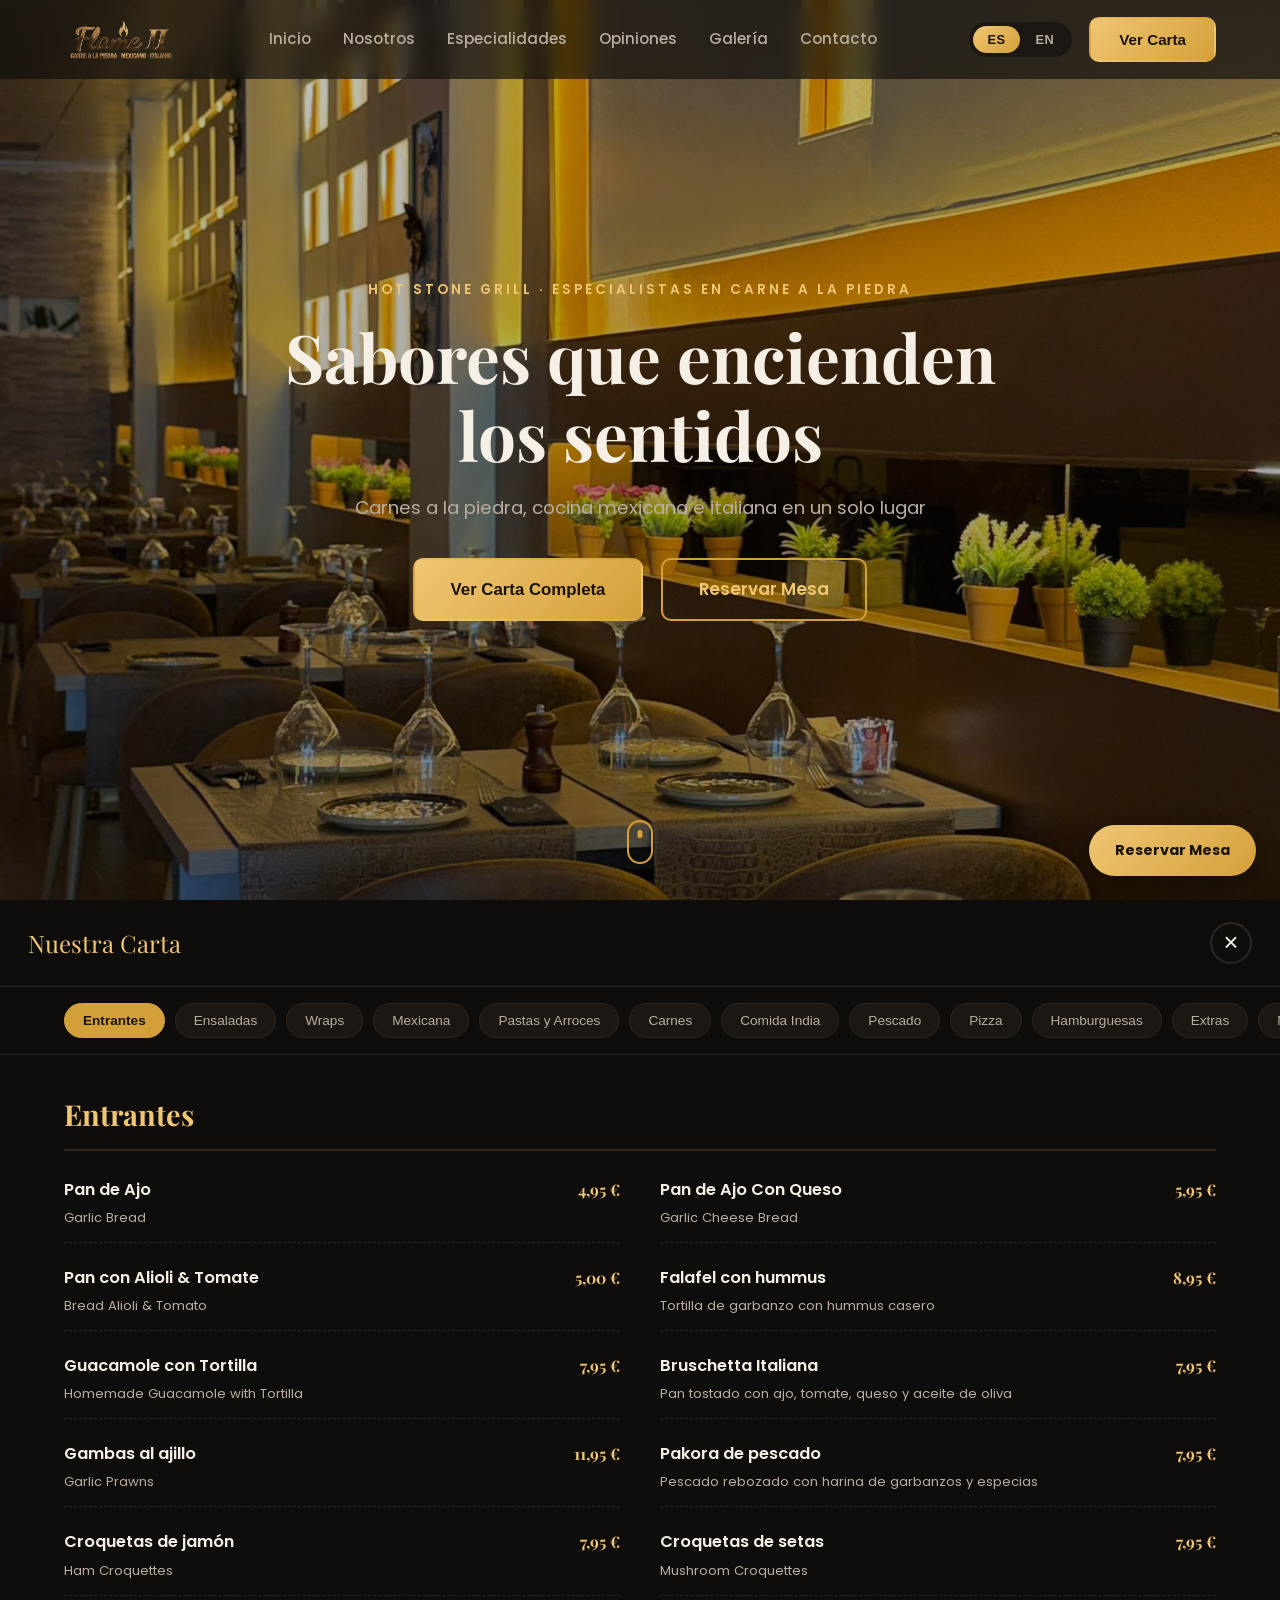
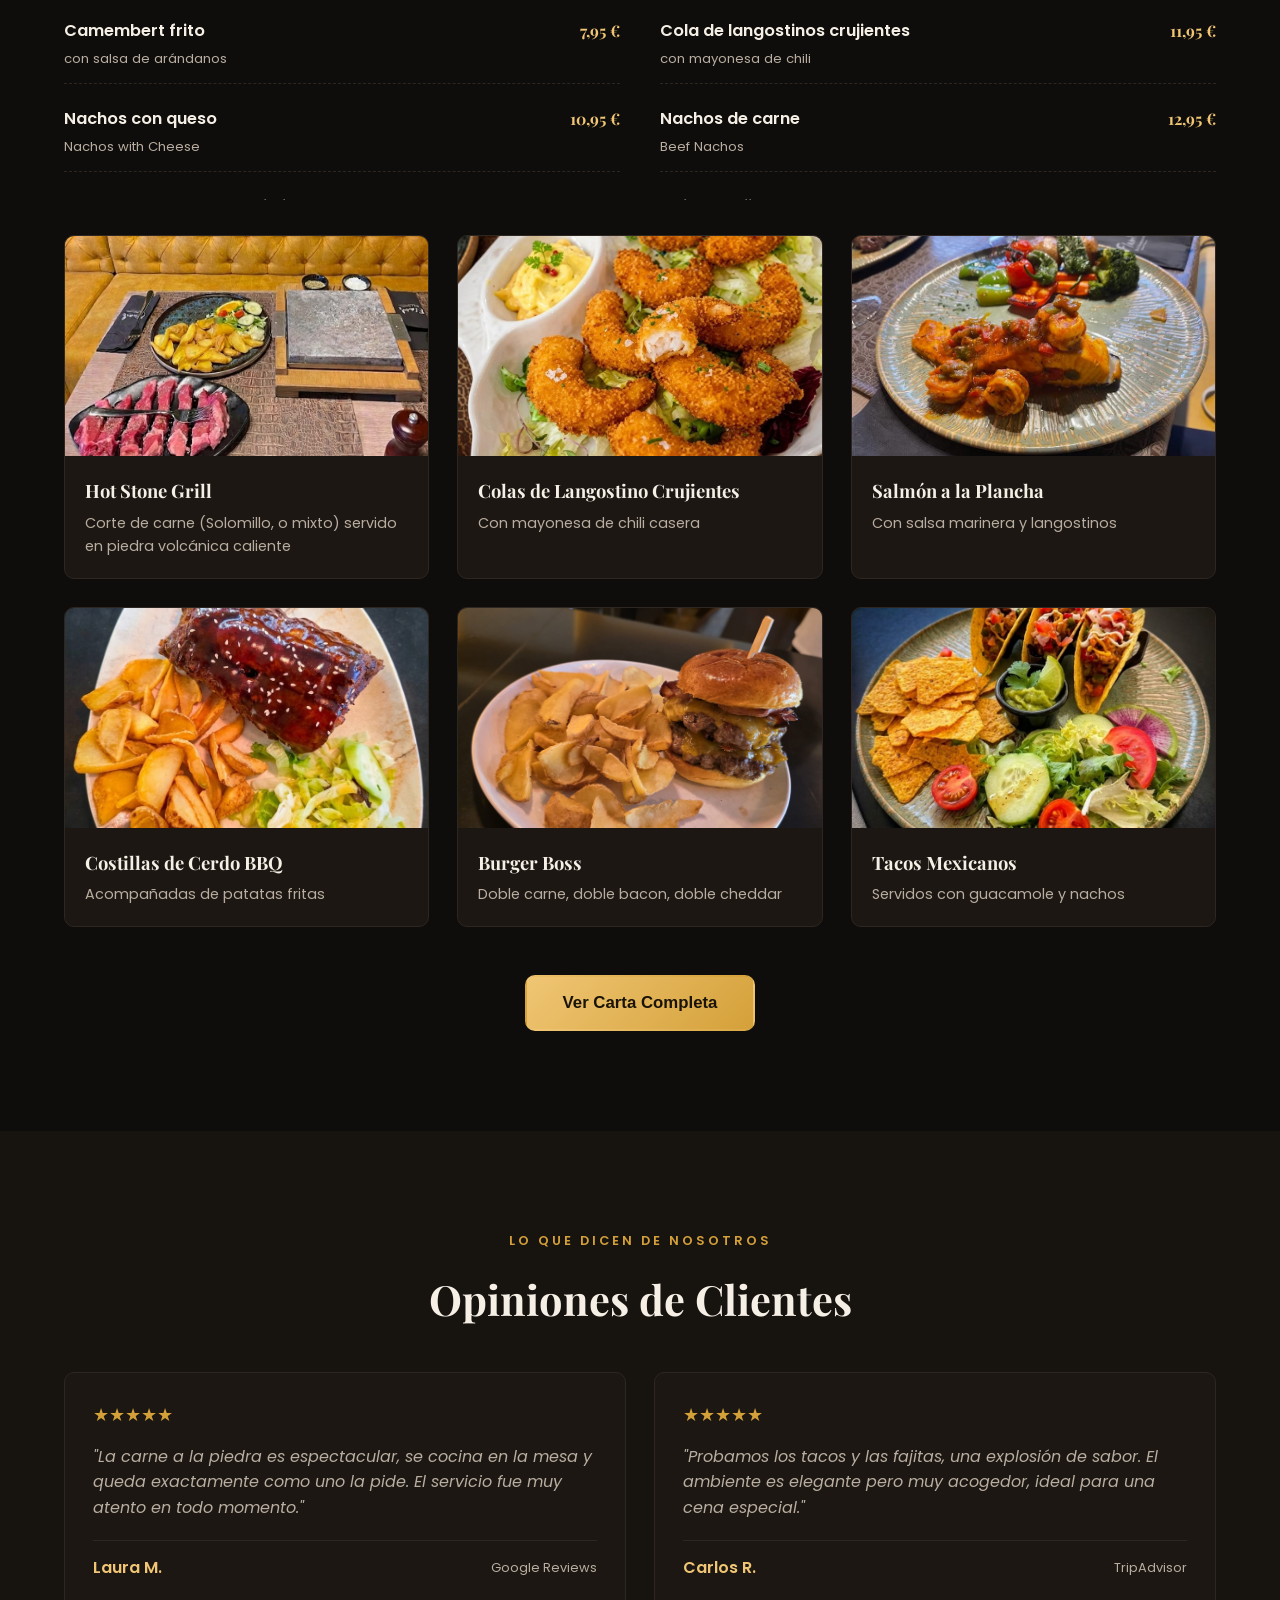
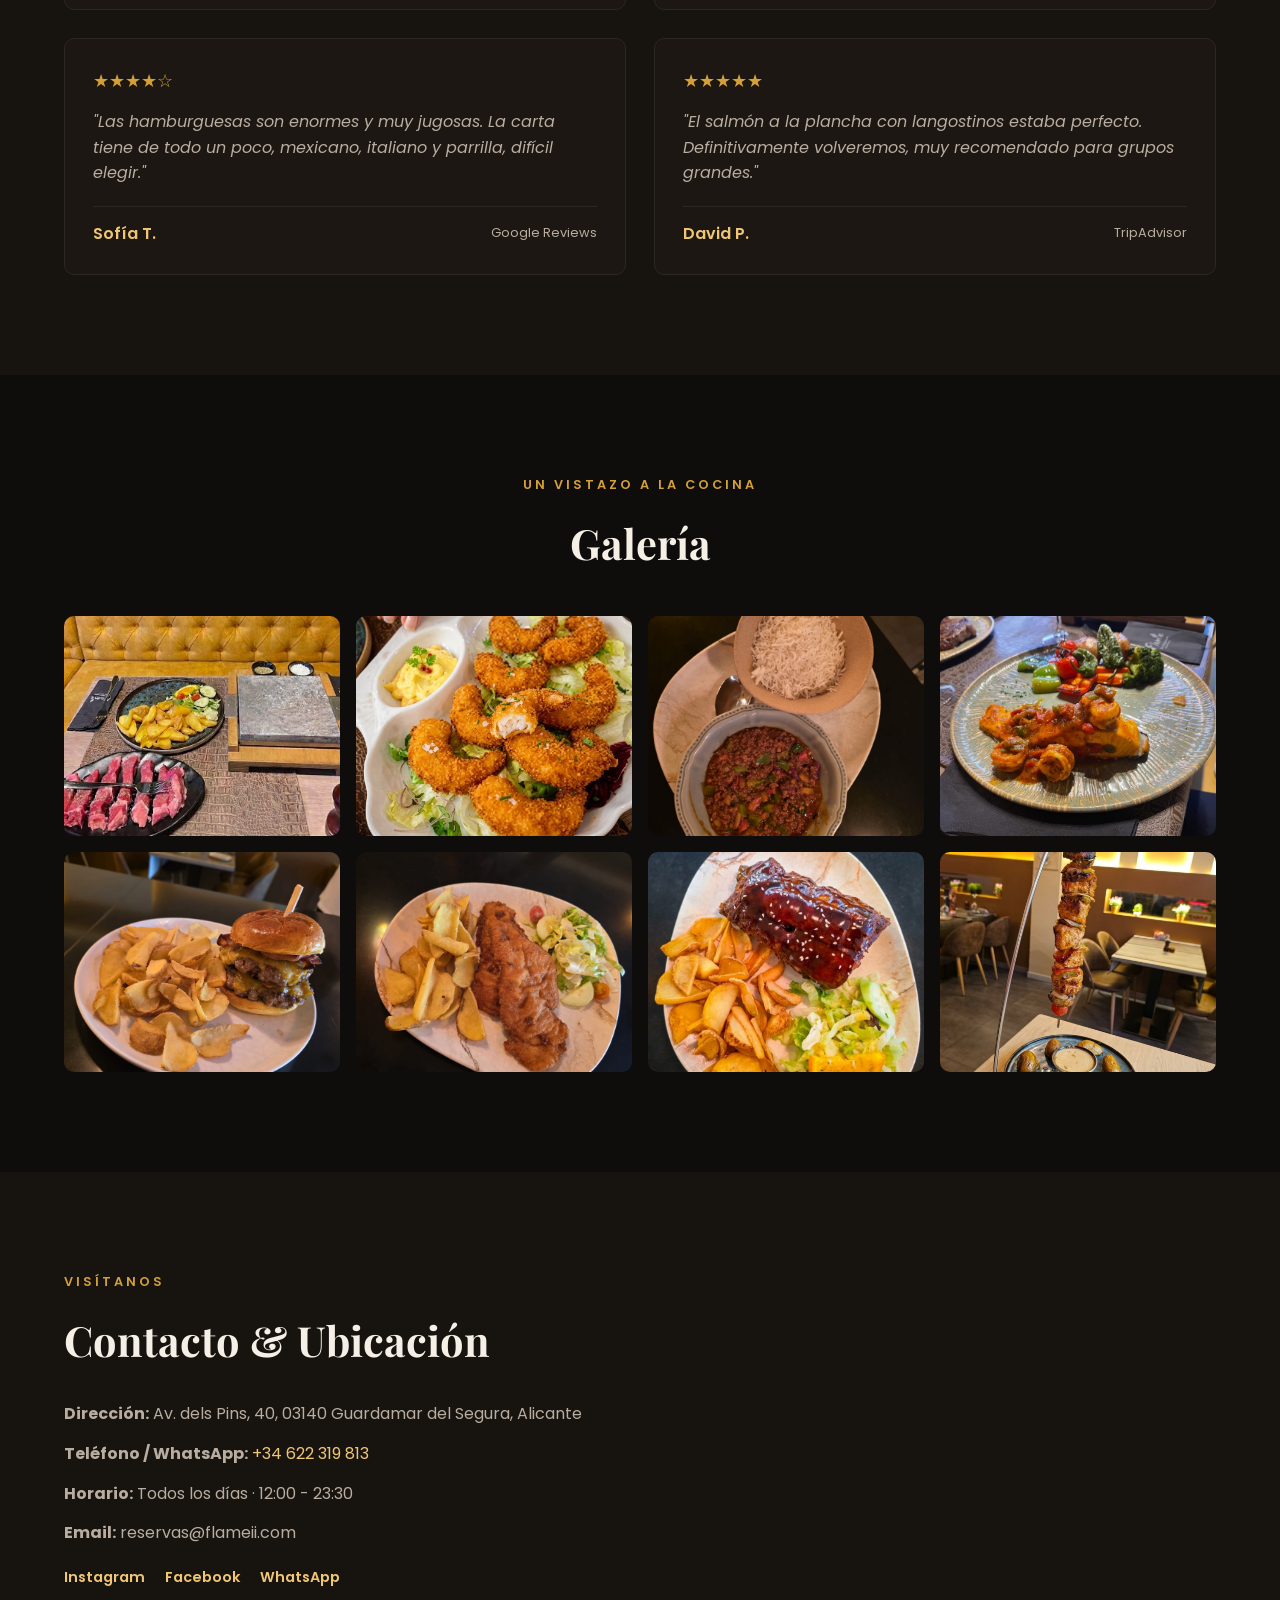
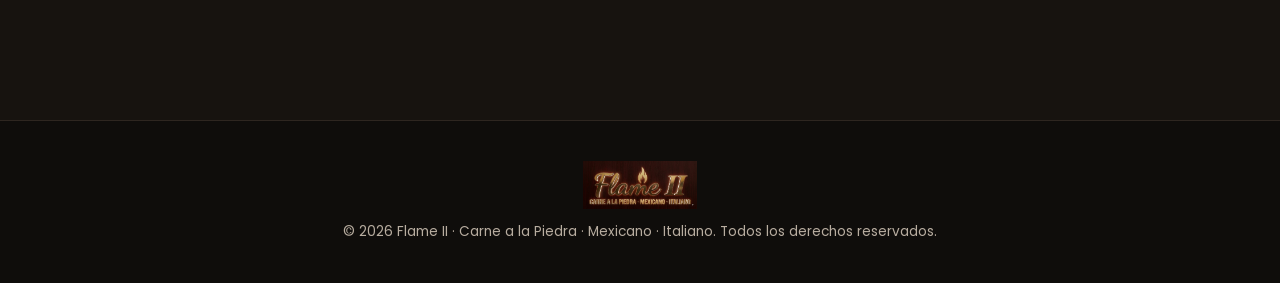
==== index.html @ 932f44fd "update" ====
<!DOCTYPE html>
<html lang="es">
<head>
<meta charset="UTF-8">
<meta name="viewport" content="width=device-width, initial-scale=1.0">
<title>Flame II | Carne a la Piedra · Mexicano · Italiano</title>
<link rel="preconnect" href="https://fonts.googleapis.com">
<link href="https://fonts.googleapis.com/css2?family=Playfair+Display:wght@600;700;800&family=Poppins:wght@300;400;500;600;700&display=swap" rel="stylesheet">
<link rel="stylesheet" href="style.css">
</head>
<body>

<!-- ===== HEADER ===== -->
<header class="header" id="header">
  <div class="container header-inner">
    <a href="#inicio" class="logo"><img src="img/logo1.jpg" alt="Flame II Logo" class="logo-img"></a>
    <nav class="nav" id="nav">
      <a href="#inicio" class="nav-link" data-es="Inicio" data-en="Home">Inicio</a>
      <a href="#nosotros" class="nav-link" data-es="Nosotros" data-en="About">Nosotros</a>
      <a href="#especialidades" class="nav-link" data-es="Especialidades" data-en="Specialties">Especialidades</a>
      <a href="#opiniones" class="nav-link" data-es="Opiniones" data-en="Reviews">Opiniones</a>
      <a href="#galeria" class="nav-link" data-es="Galería" data-en="Gallery">Galería</a>
      <a href="#contacto" class="nav-link" data-es="Contacto" data-en="Contact">Contacto</a>
    </nav>
    <div class="header-actions">
      <div class="lang-switch" id="langSwitch">
        <button class="lang-btn active" data-lang="es">ES</button>
        <span class="lang-sep">|</span>
        <button class="lang-btn" data-lang="en">EN</button>
      </div>
      <button class="btn btn-primary" id="openMenuBtn" data-es="Ver Carta" data-en="View Menu">Ver Carta</button>
      <button class="hamburger" id="hamburger" aria-label="Menú">
        <span></span><span></span><span></span>
      </button>
    </div>
  </div>
</header>

<!-- ===== HERO ===== -->
<section class="hero" id="inicio">
  <div class="hero-overlay"></div>
  <div class="hero-content">
    <p class="hero-kicker" data-es="Hot Stone Grill · Especialistas en Carne a la Piedra" data-en="Hot Stone Grill · Specialists in Stone-Grilled Meat">Hot Stone Grill · Especialistas en Carne a la Piedra</p>
    <h1 class="hero-title" data-es="Sabores que encienden<br>los sentidos" data-en="Flavors that awaken <br>the senses">Sabores que encienden<br>los sentidos</h1>
    <p class="hero-subtitle" data-es="Carnes a la piedra, cocina mexicana e italiana en un solo lugar" data-en="Stone-grilled meats, Mexican and Italian cuisine all in one place">Carnes a la piedra, cocina mexicana e italiana en un solo lugar</p>
    <div class="hero-buttons">
      <button class="btn btn-primary btn-lg" id="openMenuBtnHero" data-es="Ver Carta Completa" data-en="View Full Menu">Ver Carta Completa</button>
      <a href="#contacto" class="btn btn-outline btn-lg" data-es="Reservar Mesa" data-en="Book a Table">Reservar Mesa</a>
    </div>
  </div>
  <a href="#nosotros" class="scroll-down" aria-label="Bajar">
    <span></span>
  </a>
</section>

<!-- ===== NOSOTROS ===== -->
<section class="about" id="nosotros">
  <div class="container about-grid">
    <div class="about-images">
      <img src="img/plato1.jpg" alt="Carne a la piedra Flame II" class="about-img about-img-main">
      <img src="img/plato2.jpg" alt="Plato Flame II" class="about-img about-img-small">
    </div>
    <div class="about-text">
      <p class="section-kicker" data-es="Nuestra esencia" data-en="Our essence">Nuestra esencia</p>
      <h2 class="section-title" data-es="Especialistas en Carne a la Piedra" data-en="Specialists in Stone-Grilled Meat">Especialistas en Carne a la Piedra</h2>
      <p class="about-desc" data-es="Pruebe nuestros sabrosos cortes de filete, chuletas y solomillo en nuestras piedras calientes exclusivas. Dondequiera que vea nuestro logotipo de la llama, le llevaremos su carne cortada a la perfección para que pueda disfrutarla exactamente como a usted le guste." data-en="Try our tasty cuts of steak, chops and fillet on our signature hot stones. Wherever you see our flame logo, we will bring your meat perfectly sliced so you can enjoy it just the way you like it.">
        Pruebe nuestros sabrosos cortes de filete, chuletas y solomillo en nuestras piedras
        calientes exclusivas. Dondequiera que vea nuestro logotipo de la llama, le llevaremos
        su carne cortada a la perfección para que pueda disfrutarla exactamente como a usted le guste.
      </p>
      <p class="about-desc" data-es="Fusionamos lo mejor de la cocina mexicana, italiana e india, además de nuestras parrillas y hamburguesas artesanales, en un ambiente cálido y elegante." data-en="We blend the best of Mexican, Italian and Indian cuisine, along with our grills and artisan burgers, in a warm and elegant atmosphere.">
        Fusionamos lo mejor de la cocina mexicana, italiana e india, además de nuestras
        parrillas y hamburguesas artesanales, en un ambiente cálido y elegante.
      </p>
      <div class="about-stats">
        <div class="stat">
          <span class="stat-number">100+</span>
          <span class="stat-label" data-es="Platos en la carta" data-en="Dishes on the menu">Platos en la carta</span>
        </div>
        <div class="stat">
          <span class="stat-number">4.7★</span>
          <span class="stat-label" data-es="Valoración de clientes" data-en="Customer rating">Valoración de clientes</span>
        </div>
        <div class="stat">
          <span class="stat-number">3</span>
          <span class="stat-label" data-es="Cocinas: Mex · IT · Grill" data-en="Cuisines: Mex · IT · Grill">Cocinas: Mex · IT · Grill</span>
        </div>
      </div>
    </div>
  </div>
</section>

<!-- ===== ESPECIALIDADES ===== -->
<section class="specialties" id="especialidades">
  <div class="container">
    <p class="section-kicker center" data-es="Lo más pedido" data-en="Most popular">Lo más pedido</p>
    <h2 class="section-title center" data-es="Nuestras Especialidades" data-en="Our Specialties">Nuestras Especialidades</h2>
    <div class="specialties-grid">
      <div class="specialty-card">
        <img src="img/plato9.jpg" alt="Carne a la piedra">
        <div class="specialty-info">
          <h3 data-es="Hot Stone Grill" data-en="Hot Stone Grill">Hot Stone Grill</h3>
          <p data-es="Corte de carne (Solomillo, o mixto) servido en piedra volcánica caliente" data-en="Cut of meat (sirloin or mixed) served on a hot volcanic stone">Corte de carne (Solomillo, o mixto) servido en piedra volcánica caliente</p>
        </div>
      </div>
      <div class="specialty-card">
        <img src="img/plato10.jpg" alt="Camarones crujientes">
        <div class="specialty-info">
          <h3 data-es="Colas de Langostino Crujientes" data-en="Crispy Prawn Tails">Colas de Langostino Crujientes</h3>
          <p data-es="Con mayonesa de chili casera" data-en="With homemade chilli mayonnaise">Con mayonesa de chili casera</p>
        </div>
      </div>
      <div class="specialty-card">
        <img src="img/plato4.jpg" alt="Salmón a la plancha">
        <div class="specialty-info">
          <h3 data-es="Salmón a la Plancha" data-en="Grilled Salmon">Salmón a la Plancha</h3>
          <p data-es="Con salsa marinera y langostinos" data-en="With marinara sauce and king prawns">Con salsa marinera y langostinos</p>
        </div>
      </div>
      <div class="specialty-card">
        <img src="img/plato7.jpg" alt="Costillas BBQ">
        <div class="specialty-info">
          <h3 data-es="Costillas de Cerdo BBQ" data-en="BBQ Pork Ribs">Costillas de Cerdo BBQ</h3>
          <p data-es="Acompañadas de patatas fritas" data-en="Served with fries">Acompañadas de patatas fritas</p>
        </div>
      </div>
      <div class="specialty-card">
        <img src="img/plato5.jpg" alt="Burger Boss">
        <div class="specialty-info">
          <h3 data-es="Burger Boss" data-en="Boss Burger">Burger Boss</h3>
          <p data-es="Doble carne, doble bacon, doble cheddar" data-en="Double beef, double bacon, double cheddar">Doble carne, doble bacon, doble cheddar</p>
        </div>
      </div>
      <div class="specialty-card">
        <img src="img/plato1.jpg" alt="Tacos mexicanos">
        <div class="specialty-info">
          <h3 data-es="Tacos Mexicanos" data-en="Mexican Tacos">Tacos Mexicanos</h3>
          <p data-es="Servidos con guacamole y nachos" data-en="Served with guacamole and nachos">Servidos con guacamole y nachos</p>
        </div>
      </div>
    </div>
    <div class="specialties-cta">
      <button class="btn btn-primary btn-lg" id="openMenuBtnSpec" data-es="Ver Carta Completa" data-en="View Full Menu">Ver Carta Completa</button>
    </div>
  </div>
</section>

<!-- ===== OPINIONES ===== -->
<section class="reviews" id="opiniones">
  <div class="container">
    <p class="section-kicker center" data-es="Lo que dicen de nosotros" data-en="What people say about us">Lo que dicen de nosotros</p>
    <h2 class="section-title center" data-es="Opiniones de Clientes" data-en="Customer Reviews">Opiniones de Clientes</h2>
    <div class="reviews-grid">
      <div class="review-card">
        <div class="review-stars">★★★★★</div>
        <p class="review-text" data-es="&quot;La carne a la piedra es espectacular, se cocina en la mesa y queda exactamente como uno la pide. El servicio fue muy atento en todo momento.&quot;" data-en="&quot;The stone-grilled meat is spectacular, it's cooked right at the table and turns out exactly as you order it. The service was very attentive the whole time.&quot;">"La carne a la piedra es espectacular, se cocina en la mesa y queda exactamente como uno la pide. El servicio fue muy atento en todo momento."</p>
        <div class="review-author">
          <span class="review-name">Laura M.</span>
          <span class="review-source">Google Reviews</span>
        </div>
      </div>
      <div class="review-card">
        <div class="review-stars">★★★★★</div>
        <p class="review-text" data-es="&quot;Probamos los tacos y las fajitas, una explosión de sabor. El ambiente es elegante pero muy acogedor, ideal para una cena especial.&quot;" data-en="&quot;We tried the tacos and fajitas, an explosion of flavor. The atmosphere is elegant yet cozy, perfect for a special dinner.&quot;">"Probamos los tacos y las fajitas, una explosión de sabor. El ambiente es elegante pero muy acogedor, ideal para una cena especial."</p>
        <div class="review-author">
          <span class="review-name">Carlos R.</span>
          <span class="review-source">TripAdvisor</span>
        </div>
      </div>
      <div class="review-card">
        <div class="review-stars">★★★★☆</div>
        <p class="review-text" data-es="&quot;Las hamburguesas son enormes y muy jugosas. La carta tiene de todo un poco, mexicano, italiano y parrilla, difícil elegir.&quot;" data-en="&quot;The burgers are huge and very juicy. The menu has a bit of everything, Mexican, Italian and grill, hard to choose.&quot;">"Las hamburguesas son enormes y muy jugosas. La carta tiene de todo un poco, mexicano, italiano y parrilla, difícil elegir."</p>
        <div class="review-author">
          <span class="review-name">Sofía T.</span>
          <span class="review-source">Google Reviews</span>
        </div>
      </div>
      <div class="review-card">
        <div class="review-stars">★★★★★</div>
        <p class="review-text" data-es="&quot;El salmón a la plancha con langostinos estaba perfecto. Definitivamente volveremos, muy recomendado para grupos grandes.&quot;" data-en="&quot;The grilled salmon with king prawns was perfect. We'll definitely be back, highly recommended for large groups.&quot;">"El salmón a la plancha con langostinos estaba perfecto. Definitivamente volveremos, muy recomendado para grupos grandes."</p>
        <div class="review-author">
          <span class="review-name">David P.</span>
          <span class="review-source">TripAdvisor</span>
        </div>
      </div>
    </div>
  </div>
</section>

<!-- ===== GALERIA ===== -->
<section class="gallery" id="galeria">
  <div class="container">
    <p class="section-kicker center" data-es="Un vistazo a la cocina" data-en="A glimpse into our kitchen">Un vistazo a la cocina</p>
    <h2 class="section-title center" data-es="Galería" data-en="Gallery">Galería</h2>
    <div class="gallery-grid">
      <img src="img/plato9.jpg" alt="Plato Flame II" class="gallery-img">
      <img src="img/plato10.jpg" alt="Plato Flame II" class="gallery-img">
      <img src="img/plato3.jpg" alt="Plato Flame II" class="gallery-img">
      <img src="img/plato4.jpg" alt="Plato Flame II" class="gallery-img">
      <img src="img/plato5.jpg" alt="Plato Flame II" class="gallery-img">
      <img src="img/plato6.jpg" alt="Plato Flame II" class="gallery-img">
      <img src="img/plato7.jpg" alt="Plato Flame II" class="gallery-img">
      <img src="img/plato8.jpg" alt="Plato Flame II" class="gallery-img">
    </div>
  </div>
</section>

<!-- ===== CONTACTO ===== -->
<section class="contact" id="contacto">
  <div class="container contact-grid">
    <div class="contact-info">
      <p class="section-kicker" data-es="Visítanos" data-en="Visit Us">Visítanos</p>
      <h2 class="section-title" data-es="Contacto & Ubicación" data-en="Contact & Location">Contacto & Ubicación</h2>
      <ul class="contact-list">
        <li><strong data-es="Dirección:" data-en="Address:">Dirección:</strong> <span data-es="Av. dels Pins, 40, 03140 Guardamar del Segura, Alicante" data-en="Av. dels Pins, 40, 03140 Guardamar del Segura, Alicante">Av. dels Pins, 40, 03140 Guardamar del Segura, Alicante</span></li>
        <li><strong data-es="Teléfono / WhatsApp:" data-en="Phone / WhatsApp:">Teléfono / WhatsApp:</strong> <a href="https://wa.me/34622319813" target="_blank" rel="noopener">+34 622 319 813</a></li>
        <li><strong data-es="Horario:" data-en="Hours:">Horario:</strong> <span data-es="Todos los días · 12:00 - 23:30" data-en="Every day · 12:00 PM - 11:30 PM">Todos los días · 12:00 - 23:30</span></li>
        <li><strong data-es="Email:" data-en="Email:">Email:</strong> reservas@flameii.com</li>
      </ul>
      <div class="social-links">
        <a href="https://www.instagram.com/flameiiguardamar?igsi=b3k5N3YyNXpnM2N2" aria-label="Instagram">Instagram</a>
        <a href="https://www.facebook.com/share/1DKPMh4JNx/" aria-label="Facebook">Facebook</a>
        <a href="https://wa.me/34622319813" target="_blank" rel="noopener" aria-label="WhatsApp">WhatsApp</a>
      </div>
    </div>
    <div class="contact-map">
      <iframe
        title="Ubicación Flame II"
        loading="lazy"
        referrerpolicy="no-referrer-when-downgrade"
        src="https://www.google.com/maps?q=Av.+dels+Pins,+40,+03140+Guardamar+del+Segura,+Alicante&output=embed">
      </iframe>
    </div>
  </div>
</section>

<!-- ===== FOOTER ===== -->
<footer class="footer">
  <div class="container footer-inner">
    <div class="logo footer-logo"><img src="img/logo.jpg" alt="Flame II Logo" class="logo-img"></div>
    <p data-es="© 2026 Flame II · Carne a la Piedra · Mexicano · Italiano. Todos los derechos reservados." data-en="© 2026 Flame II · Stone-Grilled Meat · Mexican · Italian. All rights reserved.">&copy; 2026 Flame II · Carne a la Piedra · Mexicano · Italiano. Todos los derechos reservados.</p>
  </div>
</footer>

<!-- ===== MODAL MENU PANTALLA COMPLETA ===== -->
<div class="menu-modal" id="menuModal">
  <div class="menu-modal-header">
    <span class="menu-modal-title" data-es="Nuestra Carta" data-en="Our Menu">Nuestra Carta</span>
    <button class="menu-modal-close" id="closeMenuBtn" aria-label="Cerrar menú">&times;</button>
  </div>
  <div class="menu-filter-bar">
    <div class="container menu-filter-inner">
          <button class="menu-filter-btn active" data-category="entrantes" data-es="Entrantes" data-en="Starters">Entrantes</button>
          <button class="menu-filter-btn" data-category="ensaladas" data-es="Ensaladas" data-en="Salads">Ensaladas</button>
          <button class="menu-filter-btn" data-category="wraps" data-es="Wraps" data-en="Wraps">Wraps</button>
          <button class="menu-filter-btn" data-category="mexicana" data-es="Mexicana" data-en="Mexican">Mexicana</button>
          <button class="menu-filter-btn" data-category="pastas-y-arroces" data-es="Pastas y Arroces" data-en="Pasta & Rice">Pastas y Arroces</button>
          <button class="menu-filter-btn" data-category="carnes" data-es="Carnes" data-en="Meat">Carnes</button>
          <button class="menu-filter-btn" data-category="comida-india" data-es="Comida India" data-en="Indian Food">Comida India</button>
          <button class="menu-filter-btn" data-category="pescado" data-es="Pescado" data-en="Fish">Pescado</button>
          <button class="menu-filter-btn" data-category="pizza" data-es="Pizza" data-en="Pizza">Pizza</button>
          <button class="menu-filter-btn" data-category="hamburguesas" data-es="Hamburguesas" data-en="Burgers">Hamburguesas</button>
          <button class="menu-filter-btn" data-category="extras" data-es="Extras" data-en="Extras">Extras</button>
          <button class="menu-filter-btn" data-category="menu-infantil" data-es="Menú Infantil" data-en="Kids Menu">Menú Infantil</button>
    </div>
  </div>
  <div class="menu-modal-body container">

        <div class="menu-category" id="entrantes" data-category="entrantes">
          <h3 class="menu-category-title" data-es="Entrantes" data-en="Starters">Entrantes</h3>
          <div class="menu-items-grid">
              <div class="menu-item">
                <div class="menu-item-info">
                  <h4 data-es="Pan de Ajo" data-en="Garlic Bread">Pan de Ajo</h4>
                  <p class="menu-item-desc" data-es="Garlic Bread" data-en="" >Garlic Bread</p>
                </div>
                <span class="menu-item-price">4,95 €</span>
              </div>
              <div class="menu-item">
                <div class="menu-item-info">
                  <h4 data-es="Pan de Ajo Con Queso" data-en="Garlic Cheese Bread">Pan de Ajo Con Queso</h4>
                  <p class="menu-item-desc" data-es="Garlic Cheese Bread" data-en="" >Garlic Cheese Bread</p>
                </div>
                <span class="menu-item-price">5,95 €</span>
              </div>
              <div class="menu-item">
                <div class="menu-item-info">
                  <h4 data-es="Pan con Alioli & Tomate" data-en="Bread Alioli & Tomato">Pan con Alioli & Tomate</h4>
                  <p class="menu-item-desc" data-es="Bread Alioli & Tomato" data-en="" >Bread Alioli & Tomato</p>
                </div>
                <span class="menu-item-price">5,00 €</span>
              </div>
              <div class="menu-item">
                <div class="menu-item-info">
                  <h4 data-es="Falafel con hummus" data-en="Falafel with Hummus">Falafel con hummus</h4>
                  <p class="menu-item-desc" data-es="Tortilla de garbanzo con hummus casero" data-en="Chickpea patty with homemade hummus" >Tortilla de garbanzo con hummus casero</p>
                </div>
                <span class="menu-item-price">8,95 €</span>
              </div>
              <div class="menu-item">
                <div class="menu-item-info">
                  <h4 data-es="Guacamole con Tortilla" data-en="Guacamole with Tortilla">Guacamole con Tortilla</h4>
                  <p class="menu-item-desc" data-es="Homemade Guacamole with Tortilla" data-en="Homemade guacamole with tortilla chips" >Homemade Guacamole with Tortilla</p>
                </div>
                <span class="menu-item-price">7,95 €</span>
              </div>
              <div class="menu-item">
                <div class="menu-item-info">
                  <h4 data-es="Bruschetta Italiana" data-en="Italian Bruschetta">Bruschetta Italiana</h4>
                  <p class="menu-item-desc" data-es="Pan tostado con ajo, tomate, queso y aceite de oliva" data-en="Toasted bread with garlic, tomato, cheese and olive oil" >Pan tostado con ajo, tomate, queso y aceite de oliva</p>
                </div>
                <span class="menu-item-price">7,95 €</span>
              </div>
              <div class="menu-item">
                <div class="menu-item-info">
                  <h4 data-es="Gambas al ajillo" data-en="Garlic Prawns">Gambas al ajillo</h4>
                  <p class="menu-item-desc" data-es="Garlic Prawns" data-en="" >Garlic Prawns</p>
                </div>
                <span class="menu-item-price">11,95 €</span>
              </div>
              <div class="menu-item">
                <div class="menu-item-info">
                  <h4 data-es="Pakora de pescado" data-en="Fish Pakora">Pakora de pescado</h4>
                  <p class="menu-item-desc" data-es="Pescado rebozado con harina de garbanzos y especias" data-en="Fish coated in chickpea flour and spices" >Pescado rebozado con harina de garbanzos y especias</p>
                </div>
                <span class="menu-item-price">7,95 €</span>
              </div>
              <div class="menu-item">
                <div class="menu-item-info">
                  <h4 data-es="Croquetas de jamón" data-en="Ham Croquettes">Croquetas de jamón</h4>
                  <p class="menu-item-desc" data-es="Ham Croquettes" data-en="" >Ham Croquettes</p>
                </div>
                <span class="menu-item-price">7,95 €</span>
              </div>
              <div class="menu-item">
                <div class="menu-item-info">
                  <h4 data-es="Croquetas de setas" data-en="Mushroom Croquettes">Croquetas de setas</h4>
                  <p class="menu-item-desc" data-es="Mushroom Croquettes" data-en="" >Mushroom Croquettes</p>
                </div>
                <span class="menu-item-price">7,95 €</span>
              </div>
              <div class="menu-item">
                <div class="menu-item-info">
                  <h4 data-es="Camembert frito" data-en="Fried Camembert">Camembert frito</h4>
                  <p class="menu-item-desc" data-es="con salsa de arándanos" data-en="with cranberry sauce" >con salsa de arándanos</p>
                </div>
                <span class="menu-item-price">7,95 €</span>
              </div>
              <div class="menu-item">
                <div class="menu-item-info">
                  <h4 data-es="Cola de langostinos crujientes" data-en="Crispy Prawn Tails">Cola de langostinos crujientes</h4>
                  <p class="menu-item-desc" data-es="con mayonesa de chili" data-en="with chilli mayonnaise" >con mayonesa de chili</p>
                </div>
                <span class="menu-item-price">11,95 €</span>
              </div>
              <div class="menu-item">
                <div class="menu-item-info">
                  <h4 data-es="Nachos con queso" data-en="Nachos with Cheese">Nachos con queso</h4>
                  <p class="menu-item-desc" data-es="Nachos with Cheese" data-en="" >Nachos with Cheese</p>
                </div>
                <span class="menu-item-price">10,95 €</span>
              </div>
              <div class="menu-item">
                <div class="menu-item-info">
                  <h4 data-es="Nachos de carne" data-en="Beef Nachos">Nachos de carne</h4>
                  <p class="menu-item-desc" data-es="Beef Nachos" data-en="" >Beef Nachos</p>
                </div>
                <span class="menu-item-price">12,95 €</span>
              </div>
              <div class="menu-item">
                <div class="menu-item-info">
                  <h4 data-es="Calamar Andaluz con Alioli" data-en="Andalusian Squid with Alioli">Calamar Andaluz con Alioli</h4>
                  <p class="menu-item-desc" data-es="Andalusian squid with alioli" data-en="" >Andalusian squid with alioli</p>
                </div>
                <span class="menu-item-price">11,95 €</span>
              </div>
              <div class="menu-item">
                <div class="menu-item-info">
                  <h4 data-es="Onion Bhaji" data-en="Onion Bhaji">Onion Bhaji</h4>
                  <p class="menu-item-desc" data-es="Cebolla rebozada con harina de garbanzos y especias" data-en="Battered onion with chickpea flour and spices" >Cebolla rebozada con harina de garbanzos y especias</p>
                </div>
                <span class="menu-item-price">4,95 €</span>
              </div>
              <div class="menu-item">
                <div class="menu-item-info">
                  <h4 data-es="Samosa de verdura" data-en="Vegetable Samosa">Samosa de verdura</h4>
                  <p class="menu-item-desc" data-es="Vegetable Samosa" data-en="" >Vegetable Samosa</p>
                </div>
                <span class="menu-item-price">5,95 €</span>
              </div>
              <div class="menu-item">
                <div class="menu-item-info">
                  <h4 data-es="Samosa de carne" data-en="Meat Samosa">Samosa de carne</h4>
                  <p class="menu-item-desc" data-es="Meat Samosa" data-en="" >Meat Samosa</p>
                </div>
                <span class="menu-item-price">6,95 €</span>
              </div>
              <div class="menu-item">
                <div class="menu-item-info">
                  <h4 data-es="Patatas bravas" data-en="Spicy Potatoes">Patatas bravas</h4>
                  <p class="menu-item-desc" data-es="Spicy Potatoes" data-en="" >Spicy Potatoes</p>
                </div>
                <span class="menu-item-price">8,50 €</span>
              </div>
              <div class="menu-item">
                <div class="menu-item-info">
                  <h4 data-es="Pulpo al horno" data-en="Roasted Octopus">Pulpo al horno</h4>
                  <p class="menu-item-desc" data-es="Roasted Octopus" data-en="" >Roasted Octopus</p>
                </div>
                <span class="menu-item-price">14,95 €</span>
              </div>
              <div class="menu-item">
                <div class="menu-item-info">
                  <h4 data-es="Alitas de pollo" data-en="Chicken Wings">Alitas de pollo</h4>
                  <p class="menu-item-desc" data-es="Chicken Wings" data-en="" >Chicken Wings</p>
                </div>
                <span class="menu-item-price">7,95 €</span>
              </div>
              <div class="menu-item">
                <div class="menu-item-info">
                  <h4 data-es="Rollitos primavera" data-en="Spring Rolls">Rollitos primavera</h4>
                  <p class="menu-item-desc" data-es="Spring Rolls" data-en="" >Spring Rolls</p>
                </div>
                <span class="menu-item-price">6,95 €</span>
              </div>
              <div class="menu-item">
                <div class="menu-item-info">
                  <h4 data-es="Jalapeños rellenos de queso" data-en="Cheese-Stuffed Jalapeños">Jalapeños rellenos de queso</h4>
                  <p class="menu-item-desc" data-es="Cheese-Stuffed Jalapeños" data-en="" >Cheese-Stuffed Jalapeños</p>
                </div>
                <span class="menu-item-price">6,95 €</span>
              </div>
              <div class="menu-item">
                <div class="menu-item-info">
                  <h4 data-es="Pollo Pakora" data-en="Chicken Pakora">Pollo Pakora</h4>
                  <p class="menu-item-desc" data-es="Chicken Pakora" data-en="" >Chicken Pakora</p>
                </div>
                <span class="menu-item-price">6,95 €</span>
              </div>
          </div>
        </div>

        <div class="menu-category" id="ensaladas" data-category="ensaladas">
          <h3 class="menu-category-title" data-es="Ensaladas" data-en="Salads">Ensaladas</h3>
          <div class="menu-items-grid">
              <div class="menu-item">
                <div class="menu-item-info">
                  <h4 data-es="Ensalada César" data-en="Caesar Salad">Ensalada César</h4>
                  <p class="menu-item-desc" data-es="Lechuga variada, tomate, pollo, picatostes, parmesano con salsa César" data-en="Mixed lettuce, tomato, chicken, croutons, parmesan with Caesar dressing" >Lechuga variada, tomate, pollo, picatostes, parmesano con salsa César</p>
                </div>
                <span class="menu-item-price">12,95 €</span>
              </div>
              <div class="menu-item">
                <div class="menu-item-info">
                  <h4 data-es="Ensalada Griega" data-en="Greek Salad">Ensalada Griega</h4>
                  <p class="menu-item-desc" data-es="Pimiento rojo y verde, cebolla, aceitunas negras, pepino, maíz y queso feta" data-en="Red and green pepper, onion, black olives, cucumber, sweetcorn, feta cheese" >Pimiento rojo y verde, cebolla, aceitunas negras, pepino, maíz y queso feta</p>
                </div>
                <span class="menu-item-price">11,95 €</span>
              </div>
              <div class="menu-item">
                <div class="menu-item-info">
                  <h4 data-es="Ensalada de Burrata" data-en="Burrata Salad">Ensalada de Burrata</h4>
                  <p class="menu-item-desc" data-es="Tomates cherry con burrata fresca y pesto" data-en="Cherry tomatoes with fresh burrata and pesto" >Tomates cherry con burrata fresca y pesto</p>
                </div>
                <span class="menu-item-price">11,95 €</span>
              </div>
          </div>
        </div>

        <div class="menu-category" id="wraps" data-category="wraps">
          <h3 class="menu-category-title" data-es="Wraps" data-en="Wraps">Wraps</h3>
          <div class="menu-items-grid">
              <div class="menu-item">
                <div class="menu-item-info">
                  <h4 data-es="Flame Wrap" data-en="Flame Wrap">Flame Wrap</h4>
                  <p class="menu-item-desc" data-es="Tiras de pollo, lechuga, tomate y salsa de la casa" data-en="Chicken goujons, lettuce, tomato & house sauce" >Tiras de pollo, lechuga, tomate y salsa de la casa</p>
                </div>
                <span class="menu-item-price">13,95 €</span>
              </div>
              <div class="menu-item">
                <div class="menu-item-info">
                  <h4 data-es="The Spicy Wrap" data-en="The Spicy Wrap">The Spicy Wrap</h4>
                  <p class="menu-item-desc" data-es="Tiras de pollo, jalapeños, lechuga y salsa picante" data-en="Chicken goujons, jalapeños, lettuce & spicy sauce" >Tiras de pollo, jalapeños, lechuga y salsa picante</p>
                </div>
                <span class="menu-item-price">13,95 €</span>
              </div>
              <div class="menu-item">
                <div class="menu-item-info">
                  <h4 data-es="The Falafel Wrap" data-en="The Falafel Wrap">The Falafel Wrap</h4>
                  <p class="menu-item-desc" data-es="Falafel, lechuga, hummus, cebolla roja y salsa de la casa, servido con patatas fritas y ensalada" data-en="Falafel, lettuce, hummus, red onion & house sauce, served with fries & salad" >Falafel, lechuga, hummus, cebolla roja y salsa de la casa, servido con patatas fritas y ensalada</p>
                </div>
                <span class="menu-item-price">13,95 €</span>
              </div>
          </div>
        </div>

        <div class="menu-category" id="mexicana" data-category="mexicana">
          <h3 class="menu-category-title" data-es="Mexicana" data-en="Mexican">Mexicana</h3>
          <div class="menu-items-grid">
              <div class="menu-item">
                <div class="menu-item-info">
                  <h4 data-es="Fajitas de Pollo" data-en="Chicken Fajitas">Fajitas de Pollo</h4>
                  <p class="menu-item-desc" data-es="Chicken Fajitas" data-en="" >Chicken Fajitas</p>
                </div>
                <span class="menu-item-price">14,95 €</span>
              </div>
              <div class="menu-item">
                <div class="menu-item-info">
                  <h4 data-es="Fajitas de Ternera" data-en="Beef Fajitas">Fajitas de Ternera</h4>
                  <p class="menu-item-desc" data-es="Beef Fajitas" data-en="" >Beef Fajitas</p>
                </div>
                <span class="menu-item-price">15,95 €</span>
              </div>
              <div class="menu-item">
                <div class="menu-item-info">
                  <h4 data-es="Fajitas de Verduras" data-en="Vegetable Fajitas">Fajitas de Verduras</h4>
                  <p class="menu-item-desc" data-es="Vegetable Fajitas" data-en="" >Vegetable Fajitas</p>
                </div>
                <span class="menu-item-price">13,95 €</span>
              </div>
              <div class="menu-item">
                <div class="menu-item-info">
                  <h4 data-es="Fajitas de Gamba" data-en="Prawn Fajitas">Fajitas de Gamba</h4>
                  <p class="menu-item-desc" data-es="Prawn Fajitas" data-en="" >Prawn Fajitas</p>
                </div>
                <span class="menu-item-price">16,95 €</span>
              </div>
              <div class="menu-item">
                <div class="menu-item-info">
                  <h4 data-es="Quesadilla de Pollo" data-en="Chicken Quesadilla">Quesadilla de Pollo</h4>
                  <p class="menu-item-desc" data-es="Chicken Quesadilla" data-en="" >Chicken Quesadilla</p>
                </div>
                <span class="menu-item-price">14,95 €</span>
              </div>
              <div class="menu-item">
                <div class="menu-item-info">
                  <h4 data-es="Quesadilla de Ternera" data-en="Beef Quesadilla">Quesadilla de Ternera</h4>
                  <p class="menu-item-desc" data-es="Beef Quesadilla" data-en="" >Beef Quesadilla</p>
                </div>
                <span class="menu-item-price">13,95 €</span>
              </div>
              <div class="menu-item">
                <div class="menu-item-info">
                  <h4 data-es="Burrito de Pollo" data-en="Chicken Burrito">Burrito de Pollo</h4>
                  <p class="menu-item-desc" data-es="servido con patatas fritas" data-en="served with fries" >servido con patatas fritas</p>
                </div>
                <span class="menu-item-price">14,95 €</span>
              </div>
              <div class="menu-item">
                <div class="menu-item-info">
                  <h4 data-es="Burrito de Ternera" data-en="Beef Burrito">Burrito de Ternera</h4>
                  <p class="menu-item-desc" data-es="servido con patatas fritas" data-en="served with fries" >servido con patatas fritas</p>
                </div>
                <span class="menu-item-price">15,95 €</span>
              </div>
              <div class="menu-item">
                <div class="menu-item-info">
                  <h4 data-es="Chilli Con Carne" data-en="Chilli Con Carne">Chilli Con Carne</h4>
                  <p class="menu-item-desc" data-es="Se sirve con arroz" data-en="Served with rice" >Se sirve con arroz</p>
                </div>
                <span class="menu-item-price">14,95 €</span>
              </div>
              <div class="menu-item">
                <div class="menu-item-info">
                  <h4 data-es="Tacos de Pollo" data-en="Chicken Tacos">Tacos de Pollo</h4>
                  <p class="menu-item-desc" data-es="servido con patatas fritas" data-en="served with fries" >servido con patatas fritas</p>
                </div>
                <span class="menu-item-price">13,95 €</span>
              </div>
              <div class="menu-item">
                <div class="menu-item-info">
                  <h4 data-es="Tacos de Ternera" data-en="Beef Tacos">Tacos de Ternera</h4>
                  <p class="menu-item-desc" data-es="servido con patatas fritas" data-en="served with fries" >servido con patatas fritas</p>
                </div>
                <span class="menu-item-price">14,95 €</span>
              </div>
              <div class="menu-item">
                <div class="menu-item-info">
                  <h4 data-es="Enchiladas de Pollo" data-en="Chicken Enchiladas">Enchiladas de Pollo</h4>
                  <p class="menu-item-desc" data-es="sirve con arroz mexicano" data-en="served with Mexican rice" >sirve con arroz mexicano</p>
                </div>
                <span class="menu-item-price">14,95 €</span>
              </div>
              <div class="menu-item">
                <div class="menu-item-info">
                  <h4 data-es="Enchiladas de Ternera" data-en="Beef Enchiladas">Enchiladas de Ternera</h4>
                  <p class="menu-item-desc" data-es="sirve con arroz mexicano" data-en="served with Mexican rice" >sirve con arroz mexicano</p>
                </div>
                <span class="menu-item-price">15,95 €</span>
              </div>
          </div>
        </div>

        <div class="menu-category" id="pastas-y-arroces" data-category="pastas-y-arroces">
          <h3 class="menu-category-title" data-es="Pastas y Arroces" data-en="Pasta & Rice">Pastas y Arroces</h3>
          <div class="menu-items-grid">
              <div class="menu-item">
                <div class="menu-item-info">
                  <h4 data-es="Rissoto Fungi Porcini" data-en="Risotto Fungi Porcini">Rissoto Fungi Porcini</h4>
                  <p class="menu-item-desc" data-es="Arroz con salsa de trufa, setas y bacon" data-en="Rice with mushrooms, bacon in a truffle sauce" >Arroz con salsa de trufa, setas y bacon</p>
                </div>
                <span class="menu-item-price">14,95 €</span>
              </div>
              <div class="menu-item">
                <div class="menu-item-info">
                  <h4 data-es="Rissoto Pollo al Curry" data-en="Risotto Chicken Curry">Rissoto Pollo al Curry</h4>
                  <p class="menu-item-desc" data-es="Arroz con verduras, pollo y salsa curry" data-en="Rice with vegetables, chicken in a curry sauce" >Arroz con verduras, pollo y salsa curry</p>
                </div>
                <span class="menu-item-price">13,95 €</span>
              </div>
              <div class="menu-item">
                <div class="menu-item-info">
                  <h4 data-es="Rissoto Fruti de Mare" data-en="Risotto Fruti di Mare">Rissoto Fruti de Mare</h4>
                  <p class="menu-item-desc" data-es="Arroz con mariscos y salsa Fruti de Mare" data-en="Rice with seafood & Fruti di Mare sauce" >Arroz con mariscos y salsa Fruti de Mare</p>
                </div>
                <span class="menu-item-price">14,95 €</span>
              </div>
              <div class="menu-item">
                <div class="menu-item-info">
                  <h4 data-es="Spaghetti Bolognese" data-en="Spaghetti Bolognese">Spaghetti Bolognese</h4>
                  <p class="menu-item-desc" data-es="Espaguetis en salsa de carne y tomate" data-en="Spaghetti in a beef and tomato sauce" >Espaguetis en salsa de carne y tomate</p>
                </div>
                <span class="menu-item-price">12,95 €</span>
              </div>
              <div class="menu-item">
                <div class="menu-item-info">
                  <h4 data-es="Spaghetti Carbonara" data-en="Spaghetti Carbonara">Spaghetti Carbonara</h4>
                  <p class="menu-item-desc" data-es="Espaguetis con bacon, cebolla y salsa carbonara" data-en="Spaghetti with bacon, onion and carbonara sauce" >Espaguetis con bacon, cebolla y salsa carbonara</p>
                </div>
                <span class="menu-item-price">12,95 €</span>
              </div>
              <div class="menu-item">
                <div class="menu-item-info">
                  <h4 data-es="Spaghetti Fruti di Mare" data-en="Spaghetti Fruti di Mare">Spaghetti Fruti di Mare</h4>
                  <p class="menu-item-desc" data-es="Espaguetis con marisco y salsa Fruti de Mare" data-en="Spaghetti with seafood & Fruti di Mare sauce" >Espaguetis con marisco y salsa Fruti de Mare</p>
                </div>
                <span class="menu-item-price">14,95 €</span>
              </div>
              <div class="menu-item">
                <div class="menu-item-info">
                  <h4 data-es="Spaghetti Aglio e Olio" data-en="Spaghetti Aglio e Olio">Spaghetti Aglio e Olio</h4>
                  <p class="menu-item-desc" data-es="Espaguetis con ajo y gambas" data-en="With prawns and garlic" >Espaguetis con ajo y gambas</p>
                </div>
                <span class="menu-item-price">14,95 €</span>
              </div>
              <div class="menu-item">
                <div class="menu-item-info">
                  <h4 data-es="Rigatoni Fungi Porcini" data-en="Rigatoni Fungi Porcini">Rigatoni Fungi Porcini</h4>
                  <p class="menu-item-desc" data-es="Rigatoni con salsa de trufa, setas y bacon" data-en="Rigatoni with mushrooms, bacon in a truffle sauce" >Rigatoni con salsa de trufa, setas y bacon</p>
                </div>
                <span class="menu-item-price">14,95 €</span>
              </div>
              <div class="menu-item">
                <div class="menu-item-info">
                  <h4 data-es="Rigatoni Pollo Curry" data-en="Rigatoni Chicken Curry">Rigatoni Pollo Curry</h4>
                  <p class="menu-item-desc" data-es="Rigatoni con verduras, pollo y salsa curry" data-en="Rigatoni with vegetables, chicken in a curry sauce" >Rigatoni con verduras, pollo y salsa curry</p>
                </div>
                <span class="menu-item-price">12,95 €</span>
              </div>
              <div class="menu-item">
                <div class="menu-item-info">
                  <h4 data-es="Rigatoni Salsa Pesto" data-en="Rigatoni with Pesto Sauce">Rigatoni Salsa Pesto</h4>
                  <p class="menu-item-desc" data-es="Rigatoni with Pesto Sauce" data-en="" >Rigatoni with Pesto Sauce</p>
                </div>
                <span class="menu-item-price">10,95 €</span>
              </div>
              <div class="menu-item">
                <div class="menu-item-info">
                  <h4 data-es="Rigatoni con Salmón" data-en="Rigatoni with Salmon">Rigatoni con Salmón</h4>
                  <p class="menu-item-desc" data-es="Rigatoni with Salmon" data-en="" >Rigatoni with Salmon</p>
                </div>
                <span class="menu-item-price">15,95 €</span>
              </div>
              <div class="menu-item">
                <div class="menu-item-info">
                  <h4 data-es="Funghi Porcini con pollo al horno" data-en="Funghi Porcini Baked Chicken">Funghi Porcini con pollo al horno</h4>
                  <p class="menu-item-desc" data-es="Pollo al horno en salsa de trufa con setas" data-en="Baked chicken in truffle sauce with mushrooms" >Pollo al horno en salsa de trufa con setas</p>
                </div>
                <span class="menu-item-price">14,95 €</span>
              </div>
              <div class="menu-item">
                <div class="menu-item-info">
                  <h4 data-es="Lasagna Bolognese" data-en="Lasagna Bolognese">Lasagna Bolognese</h4>
                  <p class="menu-item-desc" data-es="Láminas de pasta horneada con bolognesa, bechamel y queso" data-en="Pasta sheets baked with bolognese, bechamel and cheese" >Láminas de pasta horneada con bolognesa, bechamel y queso</p>
                </div>
                <span class="menu-item-price">13,95 €</span>
              </div>
          </div>
        </div>

        <div class="menu-category" id="carnes" data-category="carnes">
          <h3 class="menu-category-title" data-es="Carnes" data-en="Meat">Carnes</h3>
          <div class="menu-items-grid">
              <div class="menu-item">
                <div class="menu-item-info">
                  <h4 data-es="Entrecot" data-en="Ribeye Steak">Entrecot</h4>
                  <p class="menu-item-desc" data-es="Acompañado de verduras a la plancha y patata asada" data-en="Accompanied with grilled vegetables & roast potatoes" >Acompañado de verduras a la plancha y patata asada</p>
                </div>
                <span class="menu-item-price">22,95 €</span>
              </div>
              <div class="menu-item">
                <div class="menu-item-info">
                  <h4 data-es="Solomillo de ternera" data-en="Fillet Steak">Solomillo de ternera</h4>
                  <p class="menu-item-desc" data-es="Fillet Steak" data-en="" >Fillet Steak</p>
                </div>
                <span class="menu-item-price">25,95 €</span>
              </div>
              <div class="menu-item">
                <div class="menu-item-info">
                  <h4 data-es="Parrilla Mixta" data-en="Mixed Grill">Parrilla Mixta</h4>
                  <p class="menu-item-desc" data-es="Chuleta de cordero, pechuga de pollo, entrecot y lomo de cerdo, con patatas fritas" data-en="Lamb chop, chicken breast, ribeye steak & pork loin, served with fries" >Chuleta de cordero, pechuga de pollo, entrecot y lomo de cerdo, con patatas fritas</p>
                </div>
                <span class="menu-item-price">23,95 €</span>
              </div>
              <div class="menu-item">
                <div class="menu-item-info">
                  <h4 data-es="Codillo de Cordero" data-en="Lamb Shank">Codillo de Cordero</h4>
                  <p class="menu-item-desc" data-es="Lamb Shank" data-en="Accompanied with grilled vegetables & roast potatoes" >Lamb Shank</p>
                </div>
                <span class="menu-item-price">18,95 €</span>
              </div>
              <div class="menu-item">
                <div class="menu-item-info">
                  <h4 data-es="Chuletas de cordero" data-en="Lamb Chops">Chuletas de cordero</h4>
                  <p class="menu-item-desc" data-es="Lamb Chops" data-en="Accompanied with grilled vegetables & roast potatoes" >Lamb Chops</p>
                </div>
                <span class="menu-item-price">19,95 €</span>
              </div>
              <div class="menu-item">
                <div class="menu-item-info">
                  <h4 data-es="Schnitzel de Cerdo" data-en="Pork Schnitzel">Schnitzel de Cerdo</h4>
                  <p class="menu-item-desc" data-es="con salsa al gusto de pimienta o champiñones, patatas fritas" data-en="with sauce of choice: pepper or mushroom, served with fries" >con salsa al gusto de pimienta o champiñones, patatas fritas</p>
                </div>
                <span class="menu-item-price">15,95 €</span>
              </div>
              <div class="menu-item">
                <div class="menu-item-info">
                  <h4 data-es="Schnitzel de Pollo" data-en="Chicken Schnitzel">Schnitzel de Pollo</h4>
                  <p class="menu-item-desc" data-es="con salsa al gusto de pimienta o champiñones, patatas fritas" data-en="with sauce of choice: pepper or mushroom, served with fries" >con salsa al gusto de pimienta o champiñones, patatas fritas</p>
                </div>
                <span class="menu-item-price">15,95 €</span>
              </div>
              <div class="menu-item">
                <div class="menu-item-info">
                  <h4 data-es="Pollo a la Toscana" data-en="Tuscan Chicken">Pollo a la Toscana</h4>
                  <p class="menu-item-desc" data-es="Salsa de crema, tomate seco y parmesano, con patatas fritas" data-en="Cream sauce with sundried tomatoes and parmesan, served with fries" >Salsa de crema, tomate seco y parmesano, con patatas fritas</p>
                </div>
                <span class="menu-item-price">16,95 €</span>
              </div>
              <div class="menu-item">
                <div class="menu-item-info">
                  <h4 data-es="Pollo a la plancha" data-en="Grilled Chicken">Pollo a la plancha</h4>
                  <p class="menu-item-desc" data-es="con salsa a elegir: pimienta, champiñones o roquefort" data-en="with sauce of choice: pepper, mushroom or roquefort" >con salsa a elegir: pimienta, champiñones o roquefort</p>
                </div>
                <span class="menu-item-price">15,95 €</span>
              </div>
              <div class="menu-item">
                <div class="menu-item-info">
                  <h4 data-es="Solomillo de cerdo" data-en="Pork Fillet">Solomillo de cerdo</h4>
                  <p class="menu-item-desc" data-es="con salsa a elegir: pimienta, champiñones o roquefort" data-en="with sauce of choice: pepper, mushroom or roquefort" >con salsa a elegir: pimienta, champiñones o roquefort</p>
                </div>
                <span class="menu-item-price">16,95 €</span>
              </div>
              <div class="menu-item">
                <div class="menu-item-info">
                  <h4 data-es="Costillas de cerdo BBQ" data-en="BBQ Pork Ribs">Costillas de cerdo BBQ</h4>
                  <p class="menu-item-desc" data-es="Acompañado de patatas fritas" data-en="Accompanied with fries" >Acompañado de patatas fritas</p>
                </div>
                <span class="menu-item-price">15,95 €</span>
              </div>
          </div>
        </div>

        <div class="menu-category" id="comida-india" data-category="comida-india">
          <h3 class="menu-category-title" data-es="Comida India" data-en="Indian Food">Comida India</h3>
          <div class="menu-items-grid">
              <div class="menu-item">
                <div class="menu-item-info">
                  <h4 data-es="Pollo con Chile" data-en="Chilli Chicken">Pollo con Chile</h4>
                  <p class="menu-item-desc" data-es="servido con arroz, salsa de ajo y chiles" data-en="Served with rice, garlic and chilli sauce" >servido con arroz, salsa de ajo y chiles</p>
                </div>
                <span class="menu-item-price">16,95 €</span>
              </div>
              <div class="menu-item">
                <div class="menu-item-info">
                  <h4 data-es="Pollo Tikka Masala" data-en="Chicken Tikka Masala">Pollo Tikka Masala</h4>
                  <p class="menu-item-desc" data-es="Marinado en especias suaves con yogurt, al horno" data-en="Marinated in mild spices with yogurt, oven baked" >Marinado en especias suaves con yogurt, al horno</p>
                </div>
                <span class="menu-item-price">15,95 €</span>
              </div>
              <div class="menu-item">
                <div class="menu-item-info">
                  <h4 data-es="Pollo Curry" data-en="Chicken Curry">Pollo Curry</h4>
                  <p class="menu-item-desc" data-es="Marinado con hierbas tradicionales, salsa curry casera" data-en="Marinated and cooked with traditional herbs, homemade curry sauce" >Marinado con hierbas tradicionales, salsa curry casera</p>
                </div>
                <span class="menu-item-price">14,95 €</span>
              </div>
              <div class="menu-item">
                <div class="menu-item-info">
                  <h4 data-es="Pollo a la Mantequilla" data-en="Butter Chicken">Pollo a la Mantequilla</h4>
                  <p class="menu-item-desc" data-es="Salsa de tomate, mantequilla y nata fresca" data-en="Tomato sauce, butter and fresh cream" >Salsa de tomate, mantequilla y nata fresca</p>
                </div>
                <span class="menu-item-price">15,95 €</span>
              </div>
              <div class="menu-item">
                <div class="menu-item-info">
                  <h4 data-es="Brochetas de Pollo al Curry Rojo" data-en="Red Curry Chicken Skewers">Brochetas de Pollo al Curry Rojo</h4>
                  <p class="menu-item-desc" data-es="servido con patata asada" data-en="served with roasted potato" >servido con patata asada</p>
                </div>
                <span class="menu-item-price">15,95 €</span>
              </div>
              <div class="menu-item">
                <div class="menu-item-info">
                  <h4 data-es="Pollo Korma" data-en="Chicken Korma">Pollo Korma</h4>
                  <p class="menu-item-desc" data-es="servido con arroz" data-en="served with rice" >servido con arroz</p>
                </div>
                <span class="menu-item-price">15,95 €</span>
              </div>
              <div class="menu-item">
                <div class="menu-item-info">
                  <h4 data-es="Pollo Madras" data-en="Chicken Madras">Pollo Madras</h4>
                  <p class="menu-item-desc" data-es="servido con arroz" data-en="served with rice" >servido con arroz</p>
                </div>
                <span class="menu-item-price">15,95 €</span>
              </div>
          </div>
        </div>

        <div class="menu-category" id="pescado" data-category="pescado">
          <h3 class="menu-category-title" data-es="Pescado" data-en="Fish">Pescado</h3>
          <div class="menu-items-grid">
              <div class="menu-item">
                <div class="menu-item-info">
                  <h4 data-es="Salmón a la plancha" data-en="Grilled Salmon">Salmón a la plancha</h4>
                  <p class="menu-item-desc" data-es="Con salsa marinera y langostinos, verduras y patata asada" data-en="With marinara sauce and king prawns, grilled vegetables & roast potatoes" >Con salsa marinera y langostinos, verduras y patata asada</p>
                </div>
                <span class="menu-item-price">17,95 €</span>
              </div>
              <div class="menu-item">
                <div class="menu-item-info">
                  <h4 data-es="Lubina a la plancha" data-en="Grilled Sea Bass">Lubina a la plancha</h4>
                  <p class="menu-item-desc" data-es="Con salsa verde, verduras y patata asada" data-en="With green sauce, grilled vegetables & roast potatoes" >Con salsa verde, verduras y patata asada</p>
                </div>
                <span class="menu-item-price">16,95 €</span>
              </div>
          </div>
        </div>

        <div class="menu-category" id="pizza" data-category="pizza">
          <h3 class="menu-category-title" data-es="Pizza" data-en="Pizza">Pizza</h3>
          <div class="menu-items-grid">
              <div class="menu-item">
                <div class="menu-item-info">
                  <h4 data-es="Margherita" data-en="Margherita">Margherita</h4>
                  <p class="menu-item-desc" data-es="Queso y tomate" data-en="Cheese and tomato" >Queso y tomate</p>
                </div>
                <span class="menu-item-price">8,95 €</span>
              </div>
              <div class="menu-item">
                <div class="menu-item-info">
                  <h4 data-es="Vegetariana" data-en="Vegetarian">Vegetariana</h4>
                  <p class="menu-item-desc" data-es="Verduras de temporada, tomate y queso" data-en="Seasonal vegetables, tomato & cheese" >Verduras de temporada, tomate y queso</p>
                </div>
                <span class="menu-item-price">9,95 €</span>
              </div>
              <div class="menu-item">
                <div class="menu-item-info">
                  <h4 data-es="Barbacoa" data-en="Barbecue">Barbacoa</h4>
                  <p class="menu-item-desc" data-es="Tomate, queso, bacon, boloñesa, cebolla y pollo" data-en="Tomato, cheese, bacon, bolognese, onion & chicken" >Tomate, queso, bacon, boloñesa, cebolla y pollo</p>
                </div>
                <span class="menu-item-price">11,95 €</span>
              </div>
              <div class="menu-item">
                <div class="menu-item-info">
                  <h4 data-es="Prosciutto" data-en="Prosciutto">Prosciutto</h4>
                  <p class="menu-item-desc" data-es="Tomate, queso y jamón" data-en="Tomato, cheese, ham" >Tomate, queso y jamón</p>
                </div>
                <span class="menu-item-price">10,95 €</span>
              </div>
              <div class="menu-item">
                <div class="menu-item-info">
                  <h4 data-es="Diavola" data-en="Diavola">Diavola</h4>
                  <p class="menu-item-desc" data-es="Tomate, queso, pepperoni y jalapeños" data-en="Tomato, cheese, pepperoni and jalapeños" >Tomate, queso, pepperoni y jalapeños</p>
                </div>
                <span class="menu-item-price">10,95 €</span>
              </div>
              <div class="menu-item">
                <div class="menu-item-info">
                  <h4 data-es="Calzone" data-en="Calzone">Calzone</h4>
                  <p class="menu-item-desc" data-es="Tomate, queso, champiñones, salami y jamón" data-en="Tomato, cheese, mushrooms, salami & ham" >Tomate, queso, champiñones, salami y jamón</p>
                </div>
                <span class="menu-item-price">11,95 €</span>
              </div>
              <div class="menu-item">
                <div class="menu-item-info">
                  <h4 data-es="Hawaiana" data-en="Hawaiian">Hawaiana</h4>
                  <p class="menu-item-desc" data-es="Tomate, queso, jamón y piña" data-en="Tomato, cheese, ham, pineapple" >Tomate, queso, jamón y piña</p>
                </div>
                <span class="menu-item-price">11,95 €</span>
              </div>
              <div class="menu-item">
                <div class="menu-item-info">
                  <h4 data-es="Pollo" data-en="Chicken">Pollo</h4>
                  <p class="menu-item-desc" data-es="Tomate, queso, pollo, pimientos y cebolla" data-en="Tomato, cheese, chicken, peppers & onion" >Tomate, queso, pollo, pimientos y cebolla</p>
                </div>
                <span class="menu-item-price">10,95 €</span>
              </div>
              <div class="menu-item">
                <div class="menu-item-info">
                  <h4 data-es="Serrano" data-en="Serrano">Serrano</h4>
                  <p class="menu-item-desc" data-es="Tomate, queso, jamón serrano y rúcula" data-en="Tomato, cheese, serrano ham, rocket" >Tomate, queso, jamón serrano y rúcula</p>
                </div>
                <span class="menu-item-price">10,95 €</span>
              </div>
              <div class="menu-item">
                <div class="menu-item-info">
                  <h4 data-es="Quattro Stagioni" data-en="Quattro Stagioni">Quattro Stagioni</h4>
                  <p class="menu-item-desc" data-es="Tomate, queso, champiñones, jamón, salami y pimientos" data-en="Tomato, cheese, mushrooms, ham, salami, peppers" >Tomate, queso, champiñones, jamón, salami y pimientos</p>
                </div>
                <span class="menu-item-price">12,95 €</span>
              </div>
              <div class="menu-item">
                <div class="menu-item-info">
                  <h4 data-es="Mexican Pizza" data-en="Mexican Pizza">Mexican Pizza</h4>
                  <p class="menu-item-desc" data-es="Tomate, queso, pollo, pepperoni, jalapeños, pimientos y cebolla" data-en="Tomato, cheese, chicken, pepperoni, jalapeños, peppers and onions" >Tomate, queso, pollo, pepperoni, jalapeños, pimientos y cebolla</p>
                </div>
                <span class="menu-item-price">12,95 €</span>
              </div>
              <div class="menu-item">
                <div class="menu-item-info">
                  <h4 data-es="Tonno" data-en="Tonno">Tonno</h4>
                  <p class="menu-item-desc" data-es="Tomate, queso, cebolla y atún" data-en="Tomato, cheese, onion, tuna" >Tomate, queso, cebolla y atún</p>
                </div>
                <span class="menu-item-price">10,95 €</span>
              </div>
          </div>
        </div>

        <div class="menu-category" id="hamburguesas" data-category="hamburguesas">
          <h3 class="menu-category-title" data-es="Hamburguesas" data-en="Burgers">Hamburguesas</h3>
          <div class="menu-items-grid">
              <div class="menu-item">
                <div class="menu-item-info">
                  <h4 data-es="Burger Street" data-en="Burger Street">Burger Street</h4>
                  <p class="menu-item-desc" data-es="Tomate, cebolla, lechuga, bacon, queso, huevo frito y pan brioche" data-en="Tomato, onion, lettuce, bacon, cheese, fried egg, brioche bun" >Tomate, cebolla, lechuga, bacon, queso, huevo frito y pan brioche</p>
                </div>
                <span class="menu-item-price">13,90 €</span>
              </div>
              <div class="menu-item">
                <div class="menu-item-info">
                  <h4 data-es="Burger Deliciosa" data-en="Burger Deliciosa">Burger Deliciosa</h4>
                  <p class="menu-item-desc" data-es="Bacon, queso cheddar, cebolla caramelizada, mayo trufada y pan brioche" data-en="Bacon, cheddar cheese, caramelized onion, truffle mayo, brioche bun" >Bacon, queso cheddar, cebolla caramelizada, mayo trufada y pan brioche</p>
                </div>
                <span class="menu-item-price">13,90 €</span>
              </div>
              <div class="menu-item">
                <div class="menu-item-info">
                  <h4 data-es="Boss" data-en="Boss">Boss</h4>
                  <p class="menu-item-desc" data-es="Doble carne, doble bacon, salsa big mac, doble queso cheddar, lechuga, tomate, cebolla" data-en="Double beef, double bacon, Big Mac sauce, double cheddar, lettuce, tomato, onion" >Doble carne, doble bacon, salsa big mac, doble queso cheddar, lechuga, tomate, cebolla</p>
                </div>
                <span class="menu-item-price">16,50 €</span>
              </div>
              <div class="menu-item">
                <div class="menu-item-info">
                  <h4 data-es="La Txuleta" data-en="La Txuleta">La Txuleta</h4>
                  <p class="menu-item-desc" data-es="Txuletón de vaca, queso ahumado, cebolla caramelizada, salsa Flame, mermelada de bacon y torrezno" data-en="Beef ribeye, smoked cheese, caramelized onion, Flame sauce, bacon jam, torrezno" >Txuletón de vaca, queso ahumado, cebolla caramelizada, salsa Flame, mermelada de bacon y torrezno</p>
                </div>
                <span class="menu-item-price">16,50 €</span>
              </div>
              <div class="menu-item">
                <div class="menu-item-info">
                  <h4 data-es="Chicken Burger" data-en="Chicken Burger">Chicken Burger</h4>
                  <p class="menu-item-desc" data-es="Tomate, cebolla, lechuga y salsa" data-en="Tomato, onion, lettuce and sauce" >Tomate, cebolla, lechuga y salsa</p>
                </div>
                <span class="menu-item-price">9,95 €</span>
              </div>
          </div>
        </div>

        <div class="menu-category" id="extras" data-category="extras">
          <h3 class="menu-category-title" data-es="Extras" data-en="Extras">Extras</h3>
          <div class="menu-items-grid">
              <div class="menu-item">
                <div class="menu-item-info">
                  <h4 data-es="Salsa Pimienta" data-en="Pepper Sauce">Salsa Pimienta</h4>
                  <p class="menu-item-desc" data-es="" data-en="" style="display:none"></p>
                </div>
                <span class="menu-item-price">3,00 €</span>
              </div>
              <div class="menu-item">
                <div class="menu-item-info">
                  <h4 data-es="Salsa Champiñón" data-en="Mushroom Sauce">Salsa Champiñón</h4>
                  <p class="menu-item-desc" data-es="" data-en="" style="display:none"></p>
                </div>
                <span class="menu-item-price">3,00 €</span>
              </div>
              <div class="menu-item">
                <div class="menu-item-info">
                  <h4 data-es="Alioli" data-en="Alioli">Alioli</h4>
                  <p class="menu-item-desc" data-es="" data-en="" style="display:none"></p>
                </div>
                <span class="menu-item-price">3,00 €</span>
              </div>
              <div class="menu-item">
                <div class="menu-item-info">
                  <h4 data-es="Salsa Roquefort" data-en="Roquefort Sauce">Salsa Roquefort</h4>
                  <p class="menu-item-desc" data-es="" data-en="" style="display:none"></p>
                </div>
                <span class="menu-item-price">3,00 €</span>
              </div>
              <div class="menu-item">
                <div class="menu-item-info">
                  <h4 data-es="Salsa Miel Mostaza" data-en="Honey Mustard Sauce">Salsa Miel Mostaza</h4>
                  <p class="menu-item-desc" data-es="" data-en="" style="display:none"></p>
                </div>
                <span class="menu-item-price">3,00 €</span>
              </div>
              <div class="menu-item">
                <div class="menu-item-info">
                  <h4 data-es="Chimichurri" data-en="Chimichurri">Chimichurri</h4>
                  <p class="menu-item-desc" data-es="" data-en="" style="display:none"></p>
                </div>
                <span class="menu-item-price">3,00 €</span>
              </div>
              <div class="menu-item">
                <div class="menu-item-info">
                  <h4 data-es="Patatas Fritas" data-en="Chips">Patatas Fritas</h4>
                  <p class="menu-item-desc" data-es="" data-en="" style="display:none"></p>
                </div>
                <span class="menu-item-price">3,50 €</span>
              </div>
              <div class="menu-item">
                <div class="menu-item-info">
                  <h4 data-es="Patata Asada" data-en="Roast Potato">Patata Asada</h4>
                  <p class="menu-item-desc" data-es="" data-en="" style="display:none"></p>
                </div>
                <span class="menu-item-price">3,50 €</span>
              </div>
              <div class="menu-item">
                <div class="menu-item-info">
                  <h4 data-es="Verdura a la Plancha" data-en="Grilled Vegetables">Verdura a la Plancha</h4>
                  <p class="menu-item-desc" data-es="" data-en="" style="display:none"></p>
                </div>
                <span class="menu-item-price">4,95 €</span>
              </div>
              <div class="menu-item">
                <div class="menu-item-info">
                  <h4 data-es="Aros de Cebolla" data-en="Onion Rings">Aros de Cebolla</h4>
                  <p class="menu-item-desc" data-es="" data-en="" style="display:none"></p>
                </div>
                <span class="menu-item-price">3,95 €</span>
              </div>
          </div>
        </div>

        <div class="menu-category" id="menu-infantil" data-category="menu-infantil">
          <h3 class="menu-category-title" data-es="Menú Infantil" data-en="Kids Menu">Menú Infantil</h3>
          <div class="menu-items-grid">
              <div class="menu-item">
                <div class="menu-item-info">
                  <h4 data-es="Spaghetti Bolognesa" data-en="Spaghetti Bolognese">Spaghetti Bolognesa</h4>
                  <p class="menu-item-desc" data-es="" data-en="" style="display:none"></p>
                </div>
                <span class="menu-item-price">7,95 €</span>
              </div>
              <div class="menu-item">
                <div class="menu-item-info">
                  <h4 data-es="Spaghetti Carbonara" data-en="Spaghetti Carbonara">Spaghetti Carbonara</h4>
                  <p class="menu-item-desc" data-es="" data-en="" style="display:none"></p>
                </div>
                <span class="menu-item-price">7,95 €</span>
              </div>
              <div class="menu-item">
                <div class="menu-item-info">
                  <h4 data-es="Spaghetti con Salsa de Tomate" data-en="Spaghetti with Tomato Sauce">Spaghetti con Salsa de Tomate</h4>
                  <p class="menu-item-desc" data-es="" data-en="" style="display:none"></p>
                </div>
                <span class="menu-item-price">6,95 €</span>
              </div>
              <div class="menu-item">
                <div class="menu-item-info">
                  <h4 data-es="Pizza Margherita" data-en="Pizza Margherita">Pizza Margherita</h4>
                  <p class="menu-item-desc" data-es="" data-en="" style="display:none"></p>
                </div>
                <span class="menu-item-price">6,95 €</span>
              </div>
              <div class="menu-item">
                <div class="menu-item-info">
                  <h4 data-es="Chicken Nuggets con Patatas" data-en="Chicken Nuggets & Chips">Chicken Nuggets con Patatas</h4>
                  <p class="menu-item-desc" data-es="" data-en="" style="display:none"></p>
                </div>
                <span class="menu-item-price">6,95 €</span>
              </div>
          </div>
        </div>

  </div>
</div>
<!-- ===== BOTÓN FLOTANTE DE RESERVA ===== -->
<a href="#contacto" class="floating-reserve-btn" data-es="Reservar Mesa" data-en="Book a Table">Reservar Mesa</a>
<script src="script.js"></script>
</body>
</html>
---- style.css ----
/* =========================================
   FLAME II — style.css
   ========================================= */

:root {
  --color-bg: #0f0d0b;
  --color-bg-alt: #17130f;
  --color-surface: #1c1712;
  --color-gold: #d4a039;
  --color-gold-light: #f0c674;
  --color-text: #f5efe6;
  --color-text-muted: #b8ada0;
  --color-border: #2e2620;
  --font-heading: 'Playfair Display', serif;
  --font-body: 'Poppins', sans-serif;
  --radius: 10px;
  --transition: 0.3s ease;
}

* { margin: 0; padding: 0; box-sizing: border-box; }

html { scroll-behavior: smooth; }

body {
  font-family: var(--font-body);
  background: var(--color-bg);
  color: var(--color-text);
  line-height: 1.6;
  overflow-x: hidden;
}

.container {
  width: 100%;
  max-width: 1200px;
  margin: 0 auto;
  padding: 0 24px;
}

img { max-width: 100%; display: block; }

a { text-decoration: none; color: inherit; }

ul { list-style: none; }

h1, h2, h3, h4 { font-family: var(--font-heading); font-weight: 700; }

/* ===== BUTTONS ===== */
.btn {
  display: inline-block;
  padding: 12px 28px;
  border-radius: var(--radius);
  font-weight: 600;
  font-size: 0.95rem;
  cursor: pointer;
  border: 2px solid transparent;
  transition: all var(--transition);
  white-space: nowrap;
}

.btn-primary {
  background: linear-gradient(135deg, var(--color-gold-light), var(--color-gold));
  color: #1a1408;
}
.btn-primary:hover {
  filter: brightness(1.1);
  transform: translateY(-2px);
}

.btn-outline {
  border-color: var(--color-gold);
  color: var(--color-gold-light);
  background: transparent;
}
.btn-outline:hover {
  background: var(--color-gold);
  color: #1a1408;
}

.btn-lg { padding: 16px 36px; font-size: 1.05rem; }

/* ===== HEADER ===== */
.header {
  position: fixed;
  top: 0;
  left: 0;
  width: 100%;
  z-index: 1000;
  background: rgba(15, 13, 11, 0.65);
  backdrop-filter: blur(10px);
  border-bottom: 1px solid transparent;
  transition: background var(--transition), border-color var(--transition);
}
.header.scrolled {
  background: rgba(15, 13, 11, 0.95);
  border-bottom-color: var(--color-border);
}

.header-inner {
  display: flex;
  align-items: center;
  justify-content: space-between;
  height: 78px;
}

.logo {
  font-family: var(--font-heading);
  font-size: 1.6rem;
  font-weight: 800;
  letter-spacing: 2px;
  color: var(--color-text);
}
.logo span { color: var(--color-gold); }
.logo-img {
  height: 48px;
  width: auto;
  object-fit: contain;
}

.nav {
  display: flex;
  gap: 32px;
}
.nav-link {
  font-size: 0.95rem;
  font-weight: 500;
  color: var(--color-text-muted);
  transition: color var(--transition);
  position: relative;
}
.nav-link:hover { color: var(--color-gold-light); }

.header-actions {
  display: flex;
  align-items: center;
  gap: 16px;
}

.hamburger {
  display: none;
  flex-direction: column;
  gap: 5px;
  background: none;
  border: none;
  cursor: pointer;
  padding: 6px;
}
.hamburger span {
  width: 26px;
  height: 2px;
  background: var(--color-text);
  transition: all var(--transition);
}
/* ===== LANGUAGE SWITCH ===== */
.lang-switch {
  display: flex;
  align-items: center;
  gap: 2px;
  background: var(--color-surface);
  border: 1px solid var(--color-border);
  border-radius: 30px;
  padding: 4px;
}
.lang-btn {
  background: none;
  border: none;
  color: var(--color-text-muted);
  cursor: pointer;
  padding: 6px 14px;
  border-radius: 20px;
  font-size: 0.8rem;
  font-weight: 700;
  letter-spacing: 0.5px;
  transition: all var(--transition);
}
.lang-btn.active {
  background: linear-gradient(135deg, var(--color-gold-light), var(--color-gold));
  color: #1a1408;
}
.lang-btn:hover:not(.active) { color: var(--color-gold-light); }
.lang-sep { display: none; }

/* ===== HERO ===== */
.hero {
  position: relative;
  min-height: 100vh;
  display: flex;
  align-items: center;
  justify-content: center;
  text-align: center;
  background: linear-gradient(rgba(10,8,6,0.25), rgba(10,8,6,0.45)),
              url('img/hero-bg.jpg') center/cover no-repeat;
  padding: 0 24px;
}
.hero-overlay { position: absolute; inset: 0; }

.hero-content {
  position: relative;
  z-index: 2;
  max-width: 800px;
}

.hero-kicker {
  color: var(--color-gold-light);
  text-transform: uppercase;
  letter-spacing: 3px;
  font-size: 0.85rem;
  font-weight: 600;
  margin-bottom: 18px;
}

.hero-title {
  font-size: clamp(2.4rem, 6vw, 4.2rem);
  line-height: 1.15;
  margin-bottom: 20px;
}

.hero-subtitle {
  font-size: 1.15rem;
  color: var(--color-text-muted);
  margin-bottom: 36px;
}

.hero-buttons {
  display: flex;
  gap: 18px;
  justify-content: center;
  flex-wrap: wrap;
}

.scroll-down {
  position: absolute;
  bottom: 36px;
  left: 50%;
  transform: translateX(-50%);
  width: 26px;
  height: 44px;
  border: 2px solid var(--color-gold);
  border-radius: 20px;
  z-index: 2;
}
.scroll-down span {
  position: absolute;
  top: 8px;
  left: 50%;
  transform: translateX(-50%);
  width: 5px;
  height: 8px;
  background: var(--color-gold);
  border-radius: 3px;
  animation: scrollDown 1.6s infinite;
}
@keyframes scrollDown {
  0% { opacity: 1; top: 8px; }
  100% { opacity: 0; top: 24px; }
}

/* ===== SECTION GENERIC ===== */
section { padding: 100px 0; }

.section-kicker {
  color: var(--color-gold);
  text-transform: uppercase;
  letter-spacing: 3px;
  font-size: 0.8rem;
  font-weight: 600;
  margin-bottom: 14px;
}
.section-title {
  font-size: clamp(1.8rem, 3.5vw, 2.6rem);
  margin-bottom: 28px;
}
.center { text-align: center; }

/* ===== ABOUT ===== */
.about { background: var(--color-bg-alt); }
.about-grid {
  display: grid;
  grid-template-columns: 1fr 1fr;
  gap: 60px;
  align-items: center;
}
.about-images { position: relative; }
.about-img-main {
  border-radius: var(--radius);
  width: 100%;
  height: 420px;
  object-fit: cover;
}
.about-img-small {
  position: absolute;
  bottom: -30px;
  right: -30px;
  width: 45%;
  height: 220px;
  object-fit: cover;
  border-radius: var(--radius);
  border: 6px solid var(--color-bg-alt);
}
.about-desc {
  color: var(--color-text-muted);
  margin-bottom: 18px;
}
.about-stats {
  display: flex;
  gap: 36px;
  margin-top: 30px;
  flex-wrap: wrap;
}
.stat-number {
  display: block;
  font-family: var(--font-heading);
  font-size: 1.8rem;
  color: var(--color-gold-light);
  font-weight: 700;
}
.stat-label {
  font-size: 0.85rem;
  color: var(--color-text-muted);
}

/* ===== SPECIALTIES ===== */
.specialties-grid {
  display: grid;
  grid-template-columns: repeat(3, 1fr);
  gap: 28px;
  margin-top: 40px;
}
.specialty-card {
  background: var(--color-surface);
  border-radius: var(--radius);
  overflow: hidden;
  border: 1px solid var(--color-border);
  transition: transform var(--transition);
}
.specialty-card:hover { transform: translateY(-6px); }
.specialty-card img {
  width: 100%;
  height: 220px;
  object-fit: cover;
}
.specialty-info { padding: 20px; }
.specialty-info h3 { font-size: 1.15rem; margin-bottom: 6px; }
.specialty-info p { color: var(--color-text-muted); font-size: 0.9rem; }

.specialties-cta { text-align: center; margin-top: 48px; }

/* ===== REVIEWS ===== */
.reviews { background: var(--color-bg-alt); }
.reviews-grid {
  display: grid;
  grid-template-columns: repeat(2, 1fr);
  gap: 28px;
  margin-top: 40px;
}
.review-card {
  background: var(--color-surface);
  border: 1px solid var(--color-border);
  border-radius: var(--radius);
  padding: 28px;
}
.review-stars {
  color: var(--color-gold);
  font-size: 1.1rem;
  margin-bottom: 14px;
}
.review-text {
  color: var(--color-text-muted);
  font-style: italic;
  margin-bottom: 20px;
}
.review-author {
  display: flex;
  justify-content: space-between;
  align-items: center;
  border-top: 1px solid var(--color-border);
  padding-top: 14px;
}
.review-name { font-weight: 600; color: var(--color-gold-light); }
.review-source { font-size: 0.8rem; color: var(--color-text-muted); }

/* ===== GALLERY ===== */
.gallery-grid {
  display: grid;
  grid-template-columns: repeat(4, 1fr);
  gap: 16px;
  margin-top: 40px;
}
.gallery-img {
  width: 100%;
  height: 220px;
  object-fit: cover;
  border-radius: var(--radius);
  transition: transform var(--transition);
  cursor: pointer;
}
.gallery-img:hover { transform: scale(1.04); }

/* ===== CONTACT ===== */
.contact { background: var(--color-bg-alt); }
.contact-grid {
  display: grid;
  grid-template-columns: 1fr 1fr;
  gap: 60px;
  align-items: start;
}
.contact-list li {
  margin-bottom: 14px;
  color: var(--color-text-muted);
}
.contact-list a { color: var(--color-gold-light); }
.social-links {
  display: flex;
  gap: 20px;
  margin-top: 20px;
}
.social-links a {
  color: var(--color-gold-light);
  font-weight: 600;
  font-size: 0.9rem;
}
.contact-map iframe {
  width: 100%;
  height: 340px;
  border: 0;
  border-radius: var(--radius);
}

/* ===== FOOTER ===== */
.footer {
  background: var(--color-bg);
  border-top: 1px solid var(--color-border);
  padding: 40px 0;
  text-align: center;
}
.footer-inner { display: flex; flex-direction: column; align-items: center; gap: 12px; }
.footer p { color: var(--color-text-muted); font-size: 0.85rem; }

/* =========================================
   MODAL MENU — PANTALLA COMPLETA
   ========================================= */
.menu-modal {
  position: fixed;
  inset: 0;
  background: var(--color-bg);
  z-index: 2000;
  transform: translateY(100%);
  transition: transform 0.45s ease;
  display: flex;
  flex-direction: column;
  overflow: hidden;
}
.menu-modal.active { transform: translateY(0); }

.menu-modal-header {
  display: flex;
  align-items: center;
  justify-content: space-between;
  padding: 22px 28px;
  border-bottom: 1px solid var(--color-border);
  flex-shrink: 0;
}
.menu-modal-title {
  font-family: var(--font-heading);
  font-size: 1.5rem;
  color: var(--color-gold-light);
}
.menu-modal-close {
  background: none;
  border: 2px solid var(--color-border);
  color: var(--color-text);
  width: 42px;
  height: 42px;
  border-radius: 50%;
  font-size: 1.6rem;
  cursor: pointer;
  transition: all var(--transition);
  line-height: 1;
}
.menu-modal-close:hover {
  border-color: var(--color-gold);
  color: var(--color-gold-light);
}

.menu-filter-bar {
  border-bottom: 1px solid var(--color-border);
  flex-shrink: 0;
  overflow-x: auto;
}
.menu-filter-inner {
  display: flex;
  gap: 10px;
  padding: 16px 24px;
  white-space: nowrap;
}
.menu-filter-btn {
  background: var(--color-surface);
  border: 1px solid var(--color-border);
  color: var(--color-text-muted);
  padding: 9px 18px;
  border-radius: 30px;
  font-size: 0.85rem;
  font-weight: 500;
  cursor: pointer;
  transition: all var(--transition);
  flex-shrink: 0;
}
.menu-filter-btn:hover { color: var(--color-gold-light); }
.menu-filter-btn.active {
  background: var(--color-gold);
  color: #1a1408;
  border-color: var(--color-gold);
  font-weight: 600;
}

.menu-modal-body {
  flex: 1;
  overflow-y: auto;
  padding: 36px 24px 80px;
}

.menu-category { display: none; animation: fadeIn 0.4s ease; }
.menu-category.active { display: block; }
@keyframes fadeIn { from { opacity: 0; } to { opacity: 1; } }

.menu-category-title {
  font-size: 1.8rem;
  color: var(--color-gold-light);
  margin-bottom: 26px;
  border-bottom: 2px solid var(--color-border);
  padding-bottom: 12px;
}

.menu-items-grid {
  display: grid;
  grid-template-columns: repeat(2, 1fr);
  gap: 22px 40px;
}

.menu-item {
  display: flex;
  justify-content: space-between;
  align-items: flex-start;
  gap: 16px;
  border-bottom: 1px dashed var(--color-border);
  padding-bottom: 14px;
}
.menu-item-info h4 { font-size: 1.02rem; margin-bottom: 4px; font-family: var(--font-body); font-weight: 600; }
.menu-item-desc { font-size: 0.82rem; color: var(--color-text-muted); }
.menu-item-price {
  color: var(--color-gold-light);
  font-weight: 700;
  white-space: nowrap;
  font-family: var(--font-heading);
}

body.no-scroll { overflow: hidden; }

/* ===== RESPONSIVE ===== */
@media (max-width: 900px) {
  .nav { display: none; }
  .hamburger { display: flex; }
  .about-grid, .contact-grid { grid-template-columns: 1fr; }
  .specialties-grid { grid-template-columns: repeat(2, 1fr); }
  .reviews-grid { grid-template-columns: 1fr; }
  .gallery-grid { grid-template-columns: repeat(2, 1fr); }
  .menu-items-grid { grid-template-columns: 1fr; }
  .about-img-small { display: none; }

  .nav.open {
    display: flex;
    flex-direction: column;
    position: absolute;
    top: 78px;
    left: 0;
    width: 100%;
    background: rgba(15, 13, 11, 0.98);
    padding: 24px;
    gap: 20px;
    border-bottom: 1px solid var(--color-border);
  }
}

@media (max-width: 560px) {
  .specialties-grid { grid-template-columns: 1fr; }
  .gallery-grid { grid-template-columns: 1fr 1fr; }
  .hero-buttons { flex-direction: column; align-items: center; }
}
/* ===== BOTÓN FLOTANTE DE RESERVA ===== */
.floating-reserve-btn {
  position: fixed;
  bottom: 24px;
  right: 24px;
  z-index: 1500;
  background: linear-gradient(135deg, var(--color-gold-light), var(--color-gold));
  color: #1a1408;
  padding: 14px 26px;
  border-radius: 30px;
  font-weight: 700;
  font-size: 0.9rem;
  box-shadow: 0 8px 24px rgba(0, 0, 0, 0.4);
  transition: all var(--transition);
}
.floating-reserve-btn:hover {
  transform: translateY(-3px);
  filter: brightness(1.1);
}

@media (max-width: 560px) {
  .floating-reserve-btn {
    bottom: 16px;
    right: 16px;
    padding: 12px 20px;
    font-size: 0.85rem;
  }
}
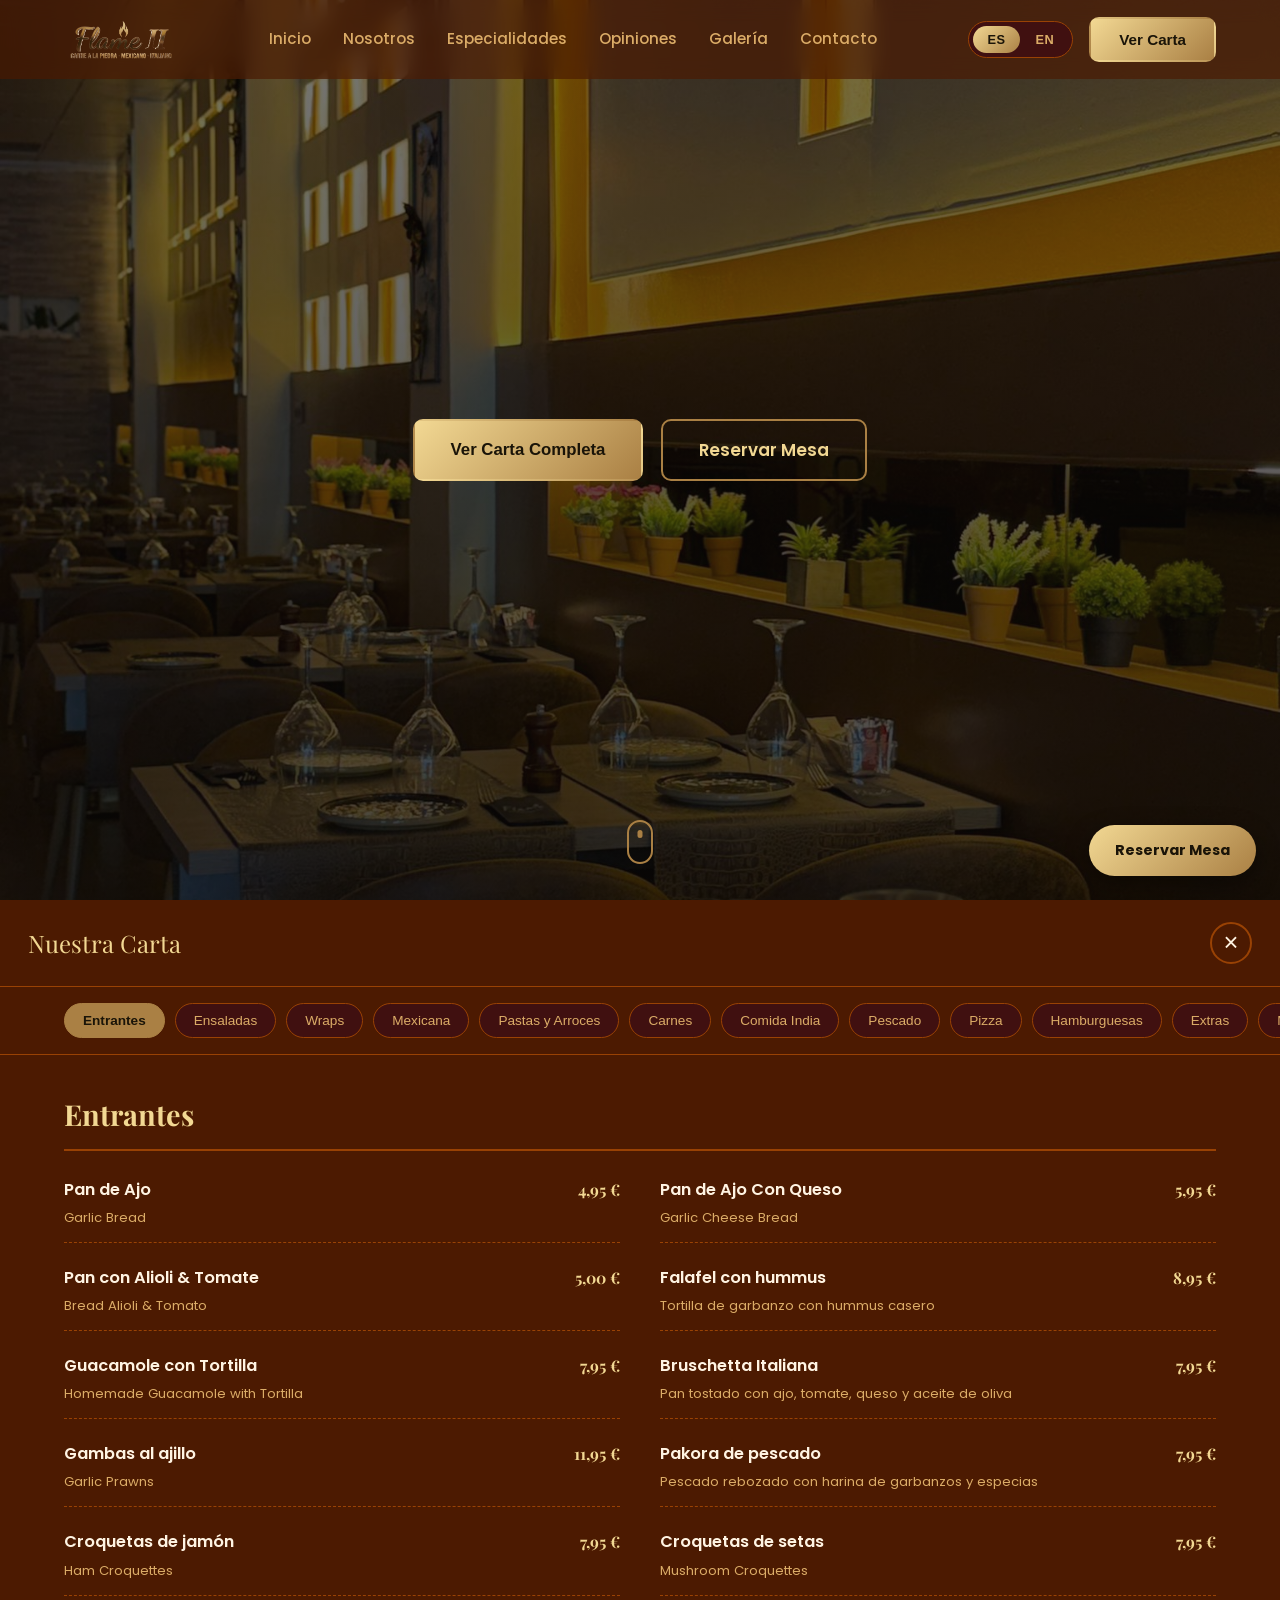
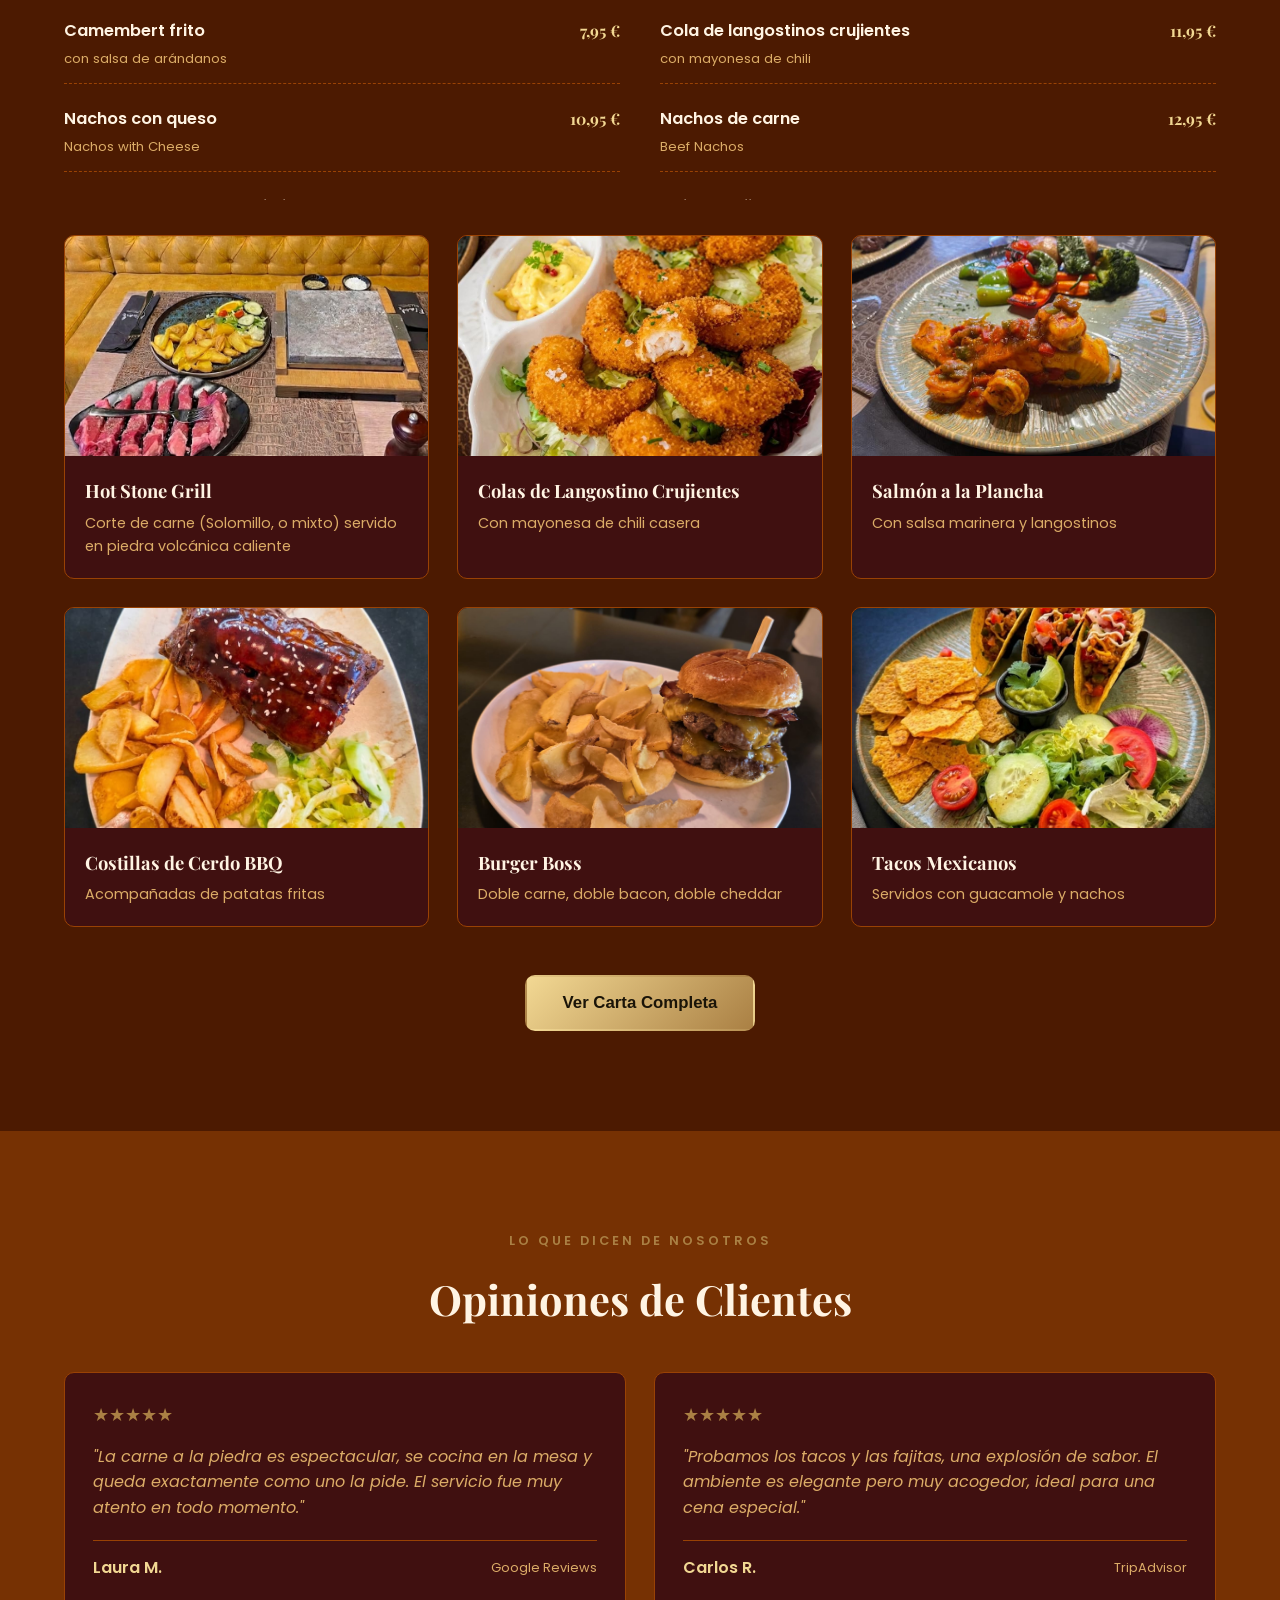
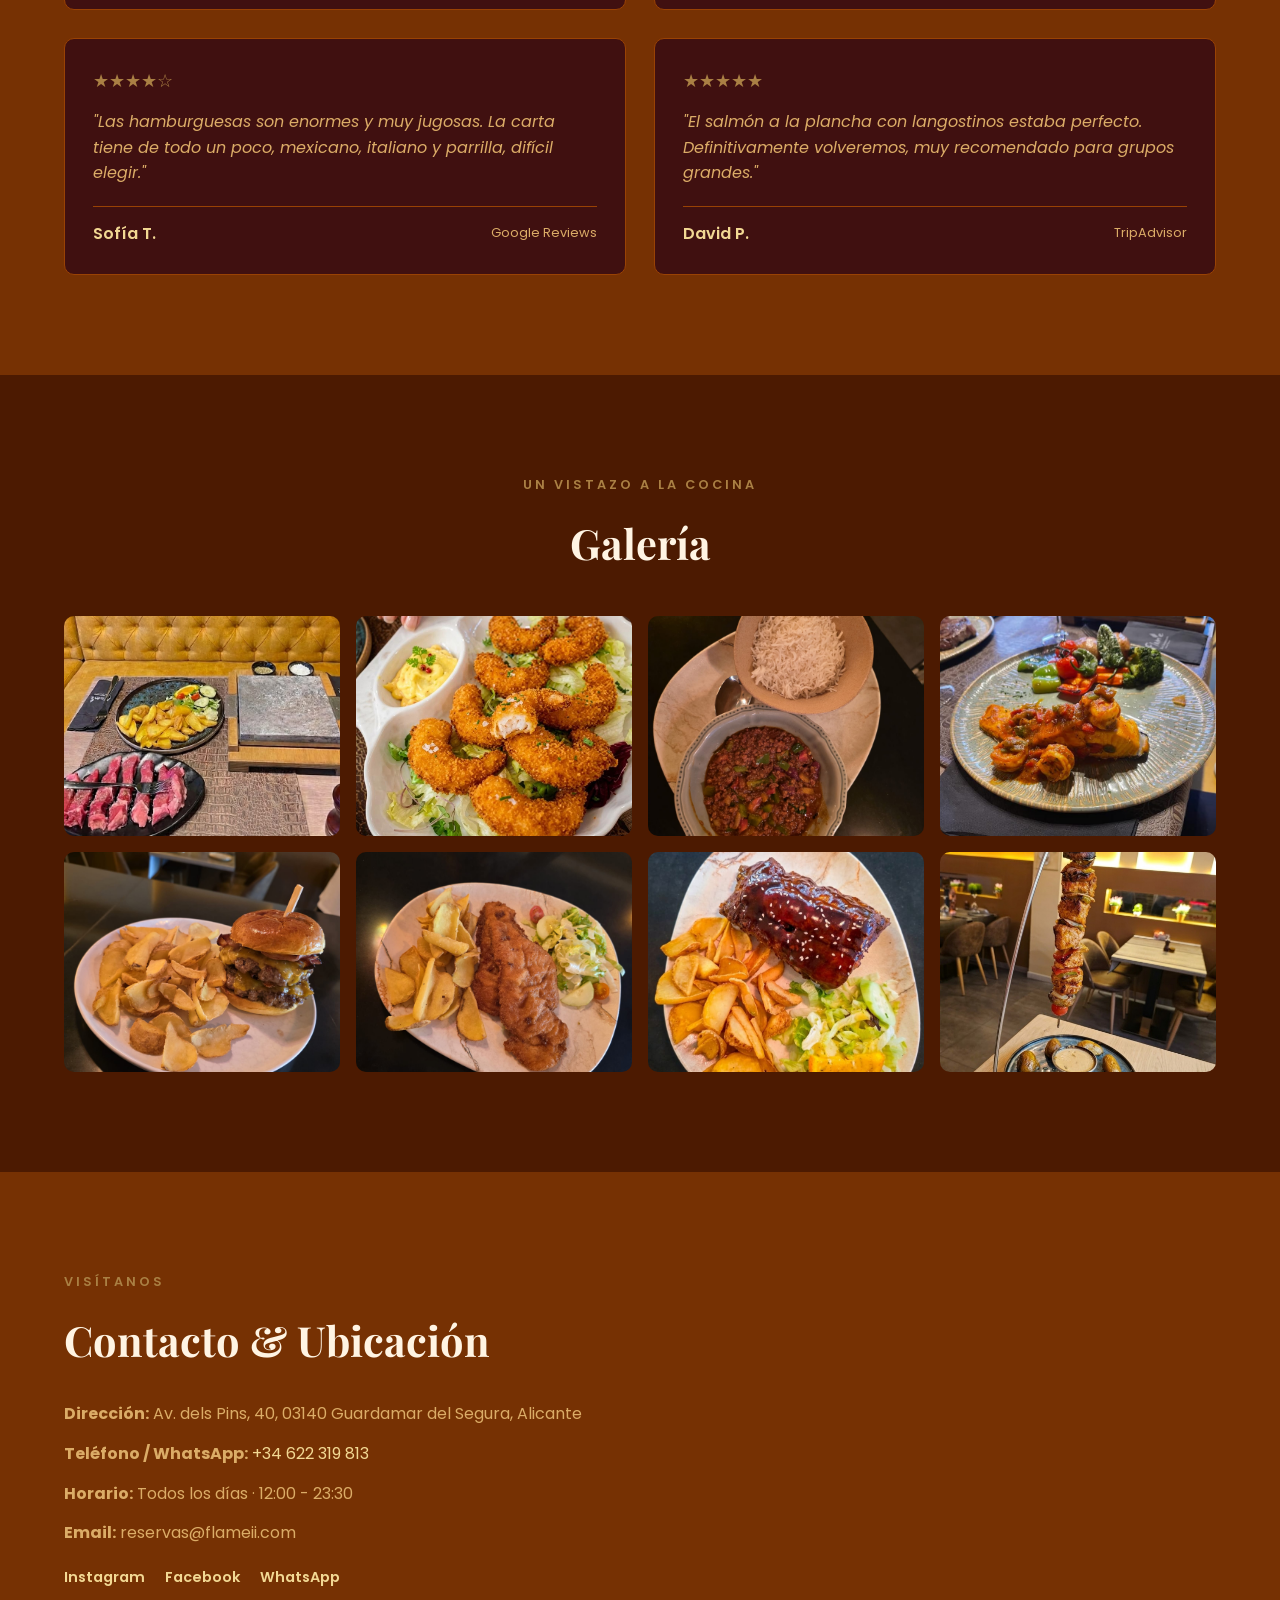
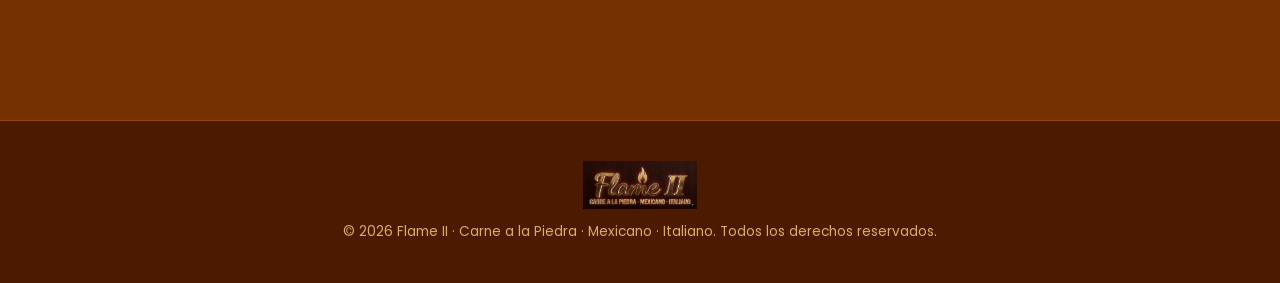
==== commit 2797bd82: "update" ====
--- a/index.html
+++ b/index.html
@@ -40,9 +40,9 @@
 <section class="hero" id="inicio">
   <div class="hero-overlay"></div>
   <div class="hero-content">
-    <p class="hero-kicker" data-es="Hot Stone Grill · Especialistas en Carne a la Piedra" data-en="Hot Stone Grill · Specialists in Stone-Grilled Meat">Hot Stone Grill · Especialistas en Carne a la Piedra</p>
+    <!-- <p class="hero-kicker" data-es="Hot Stone Grill · Especialistas en Carne a la Piedra" data-en="Hot Stone Grill · Specialists in Stone-Grilled Meat">Hot Stone Grill · Especialistas en Carne a la Piedra</p>
     <h1 class="hero-title" data-es="Sabores que encienden<br>los sentidos" data-en="Flavors that awaken <br>the senses">Sabores que encienden<br>los sentidos</h1>
-    <p class="hero-subtitle" data-es="Carnes a la piedra, cocina mexicana e italiana en un solo lugar" data-en="Stone-grilled meats, Mexican and Italian cuisine all in one place">Carnes a la piedra, cocina mexicana e italiana en un solo lugar</p>
+    <p class="hero-subtitle" data-es="Carnes a la piedra, cocina mexicana e italiana en un solo lugar" data-en="Stone-grilled meats, Mexican and Italian cuisine all in one place">Carnes a la piedra, cocina mexicana e italiana en un solo lugar</p> -->
     <div class="hero-buttons">
       <button class="btn btn-primary btn-lg" id="openMenuBtnHero" data-es="Ver Carta Completa" data-en="View Full Menu">Ver Carta Completa</button>
       <a href="#contacto" class="btn btn-outline btn-lg" data-es="Reservar Mesa" data-en="Book a Table">Reservar Mesa</a>
--- a/style.css
+++ b/style.css
@@ -3,14 +3,36 @@
    ========================================= */
 
 :root {
-  --color-bg: #0f0d0b;
-  --color-bg-alt: #17130f;
-  --color-surface: #1c1712;
-  --color-gold: #d4a039;
-  --color-gold-light: #f0c674;
-  --color-text: #f5efe6;
-  --color-text-muted: #b8ada0;
-  --color-border: #2e2620;
+  /* ===== PALETA FLAME ===== */
+
+  /* Fondo principal - café muy oscuro */
+  --color-bg: #4C1A01;
+
+  /* Fondo de secciones - café rojizo */
+  --color-bg-alt: #763103;
+
+  /* Tarjetas y superficies - vino/café oscuro */
+  --color-surface: #401010;
+
+  /* Dorado oscuro */
+  --color-gold: #AA8044;
+
+  /* Dorado claro para textos y detalles */
+  --color-gold-light: #F2D893;
+
+  /* Texto principal */
+  --color-text: #FFF4E3;
+
+  /* Texto secundario */
+  --color-text-muted: #DBAC67;
+
+  /* Bordes */
+  --color-border: #994204;
+
+  /* Colores adicionales */
+  --color-copper: #B65611;
+  --color-orange-glow: #D1712C;
+
   --font-heading: 'Playfair Display', serif;
   --font-body: 'Poppins', sans-serif;
   --radius: 10px;
@@ -85,13 +107,13 @@
   left: 0;
   width: 100%;
   z-index: 1000;
-  background: rgba(15, 13, 11, 0.65);
+  background: rgba(76, 26, 1, 0.65);
   backdrop-filter: blur(10px);
   border-bottom: 1px solid transparent;
   transition: background var(--transition), border-color var(--transition);
 }
 .header.scrolled {
-  background: rgba(15, 13, 11, 0.95);
+  background: rgba(76, 26, 1, 0.95);
   border-bottom-color: var(--color-border);
 }
 
@@ -187,7 +209,7 @@
   align-items: center;
   justify-content: center;
   text-align: center;
-  background: linear-gradient(rgba(10,8,6,0.25), rgba(10,8,6,0.45)),
+  background: linear-gradient(rgba(10,8,6,0.55), rgba(10,8,6,0.75)),
               url('img/hero-bg.jpg') center/cover no-repeat;
   padding: 0 24px;
 }
@@ -573,7 +595,7 @@
     top: 78px;
     left: 0;
     width: 100%;
-    background: rgba(15, 13, 11, 0.98);
+    background: rgba(76, 26, 1, 0.98);
     padding: 24px;
     gap: 20px;
     border-bottom: 1px solid var(--color-border);
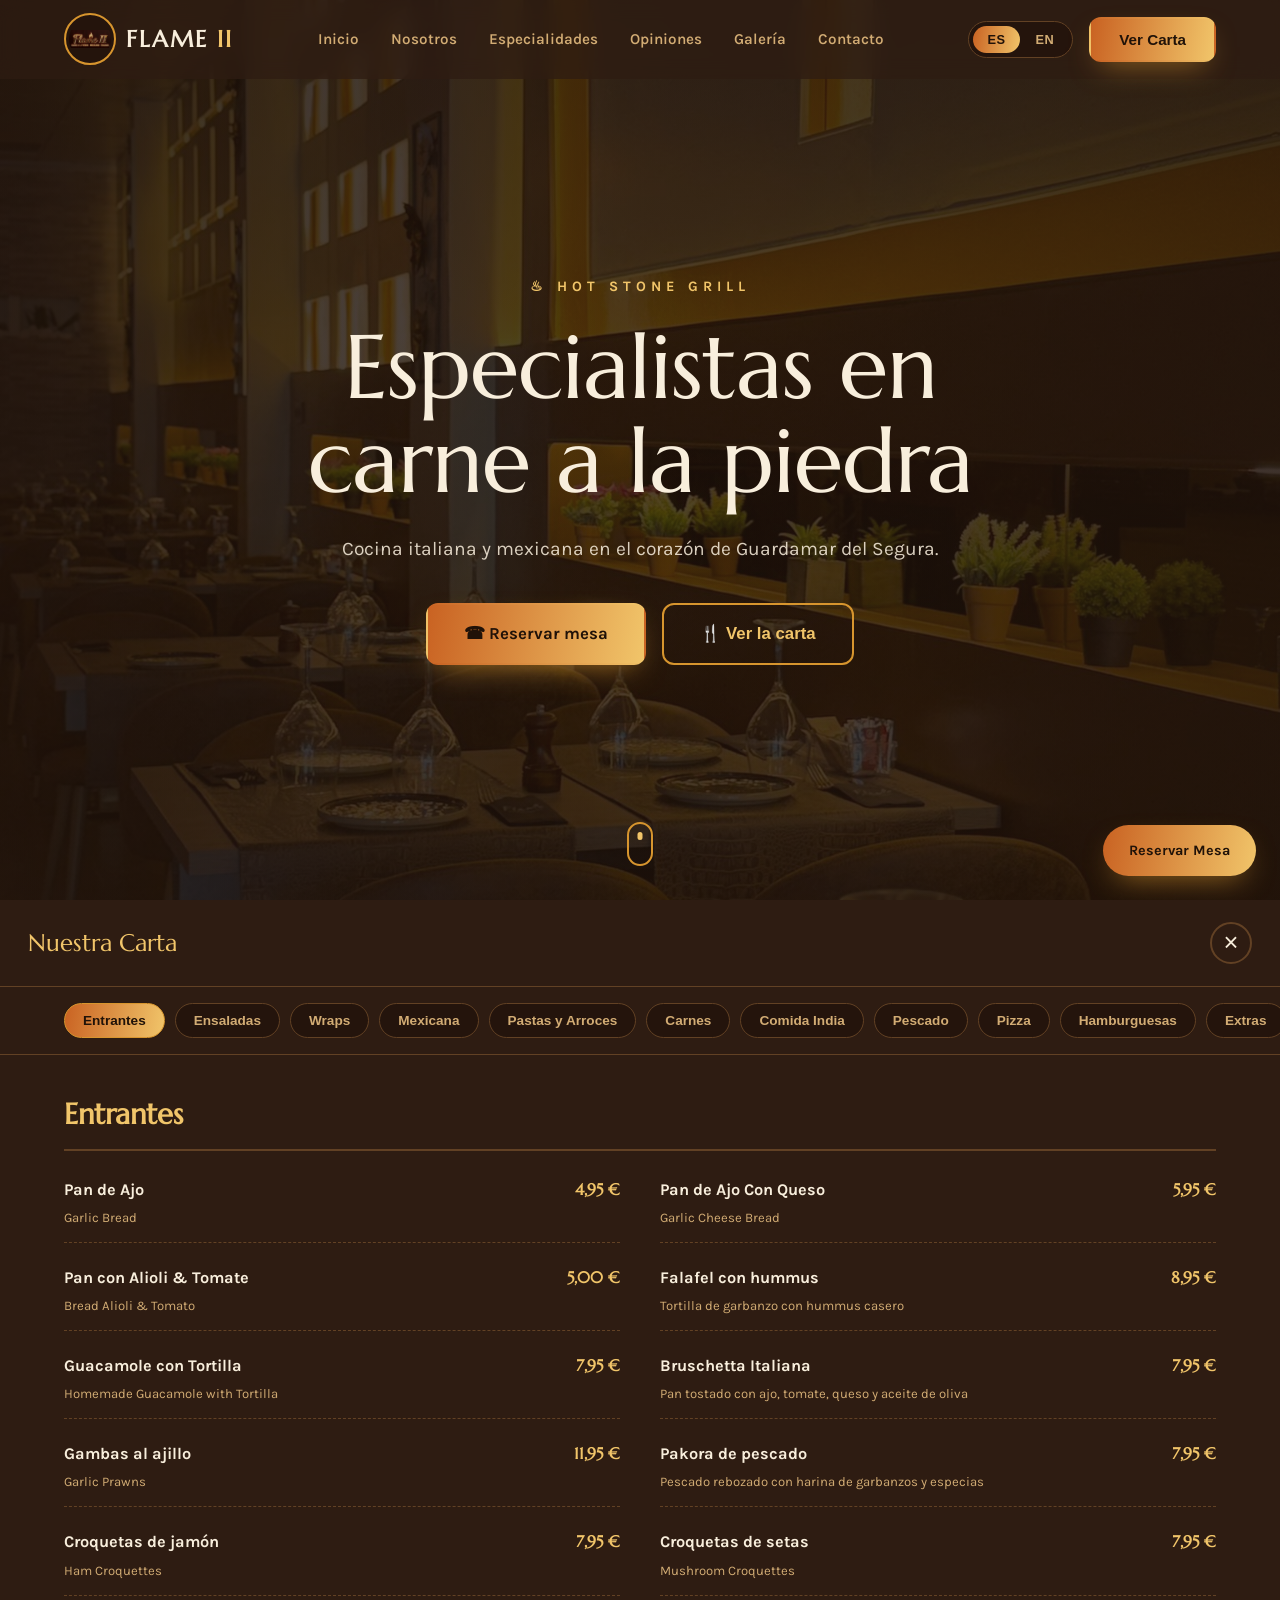
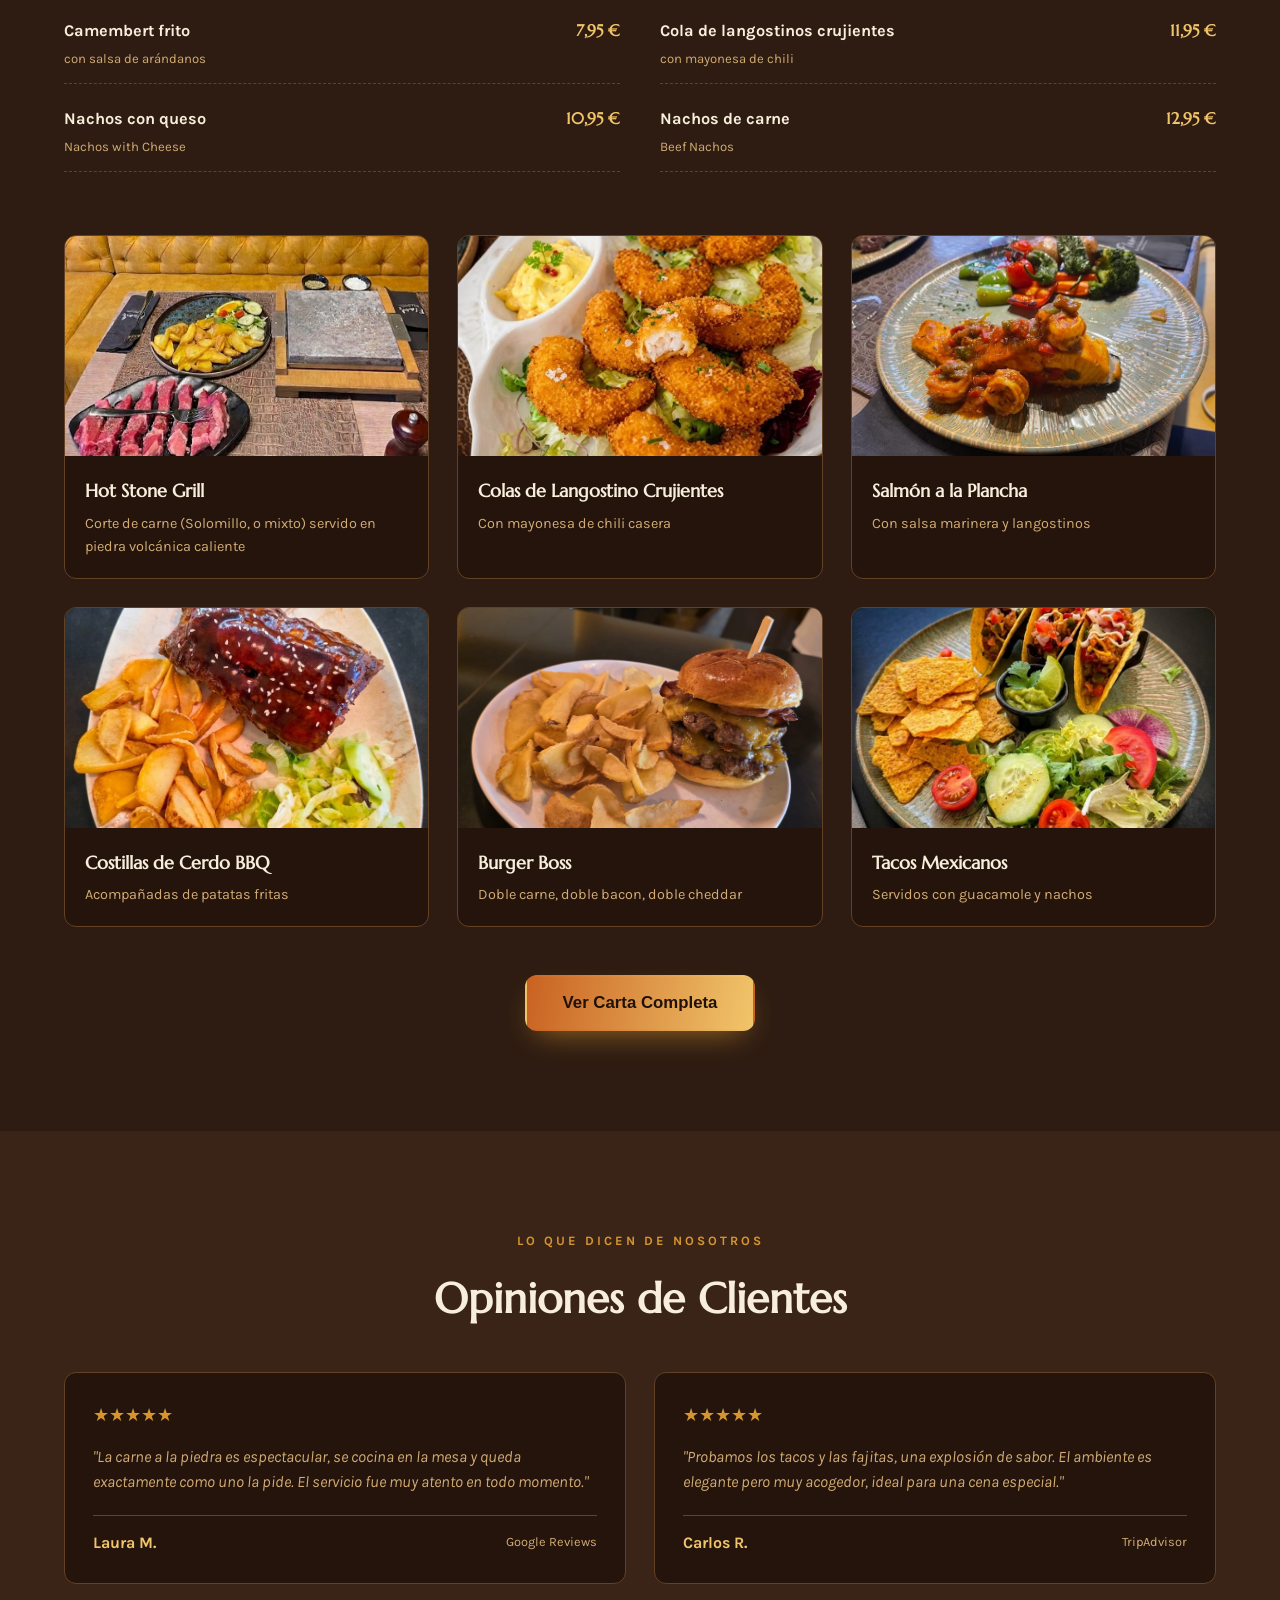
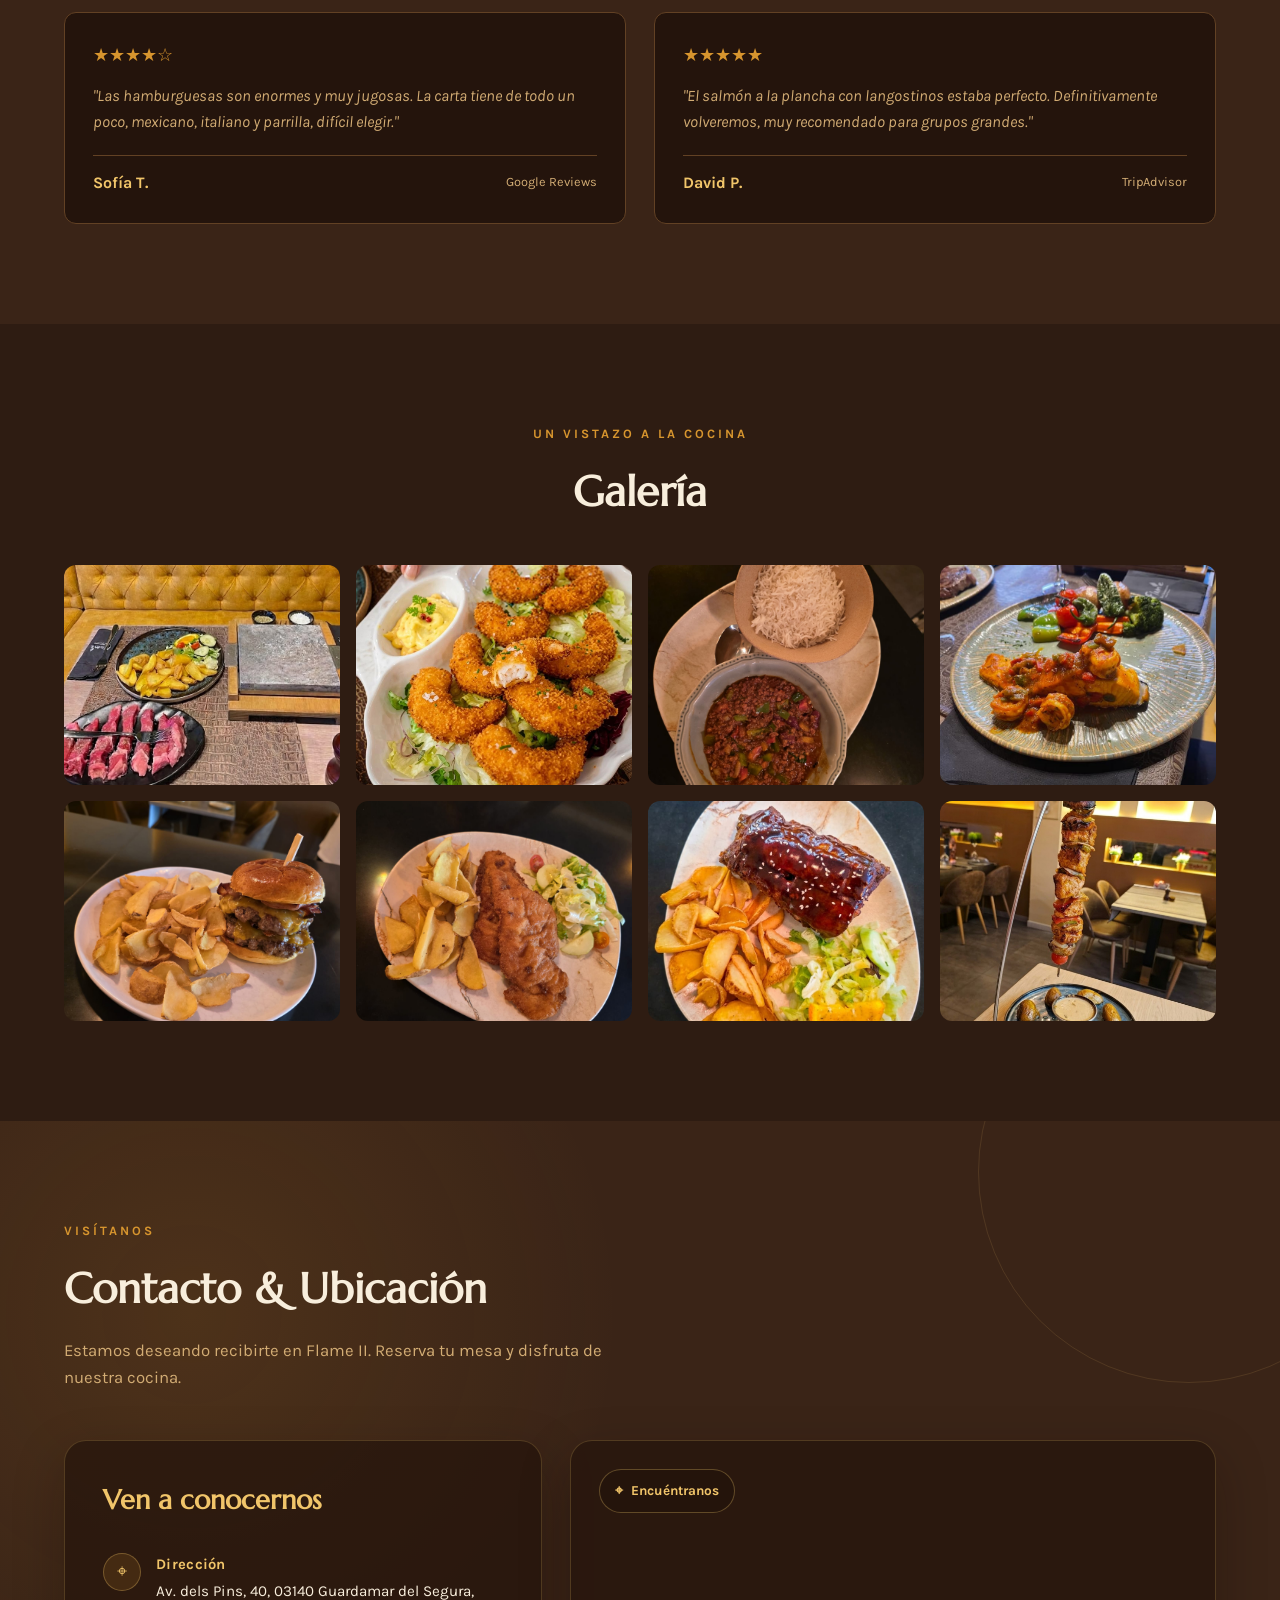
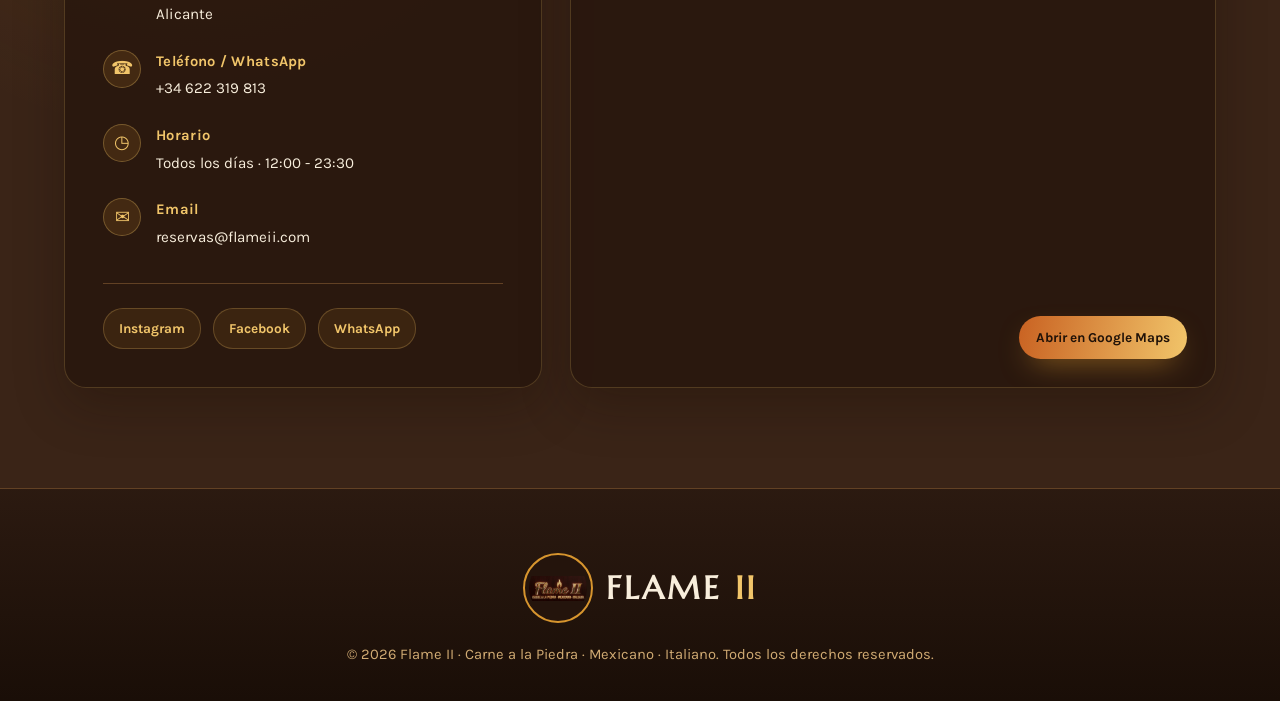
==== commit 7a6a9d28: "update" ====
--- a/index.html
+++ b/index.html
@@ -5,15 +5,16 @@
 <meta name="viewport" content="width=device-width, initial-scale=1.0">
 <title>Flame II | Carne a la Piedra · Mexicano · Italiano</title>
 <link rel="preconnect" href="https://fonts.googleapis.com">
-<link href="https://fonts.googleapis.com/css2?family=Playfair+Display:wght@600;700;800&family=Poppins:wght@300;400;500;600;700&display=swap" rel="stylesheet">
-<link rel="stylesheet" href="style.css">
+<link href="https://fonts.googleapis.com/css2?family=Karla:wght@400;500;600;700&family=Marcellus&display=swap" rel="stylesheet"><link rel="stylesheet" href="style.css">
 </head>
 <body>
 
 <!-- ===== HEADER ===== -->
 <header class="header" id="header">
   <div class="container header-inner">
-    <a href="#inicio" class="logo"><img src="img/logo1.jpg" alt="Flame II Logo" class="logo-img"></a>
+   <a href="#inicio" class="logo">
+    <img src="img/logo.jpg" alt="Flame II Logo" class="logo-img">
+    <span class="logo-text">FLAME <b>II</b></span></a>
     <nav class="nav" id="nav">
       <a href="#inicio" class="nav-link" data-es="Inicio" data-en="Home">Inicio</a>
       <a href="#nosotros" class="nav-link" data-es="Nosotros" data-en="About">Nosotros</a>
@@ -39,15 +40,55 @@
 <!-- ===== HERO ===== -->
 <section class="hero" id="inicio">
   <div class="hero-overlay"></div>
-  <div class="hero-content">
-    <!-- <p class="hero-kicker" data-es="Hot Stone Grill · Especialistas en Carne a la Piedra" data-en="Hot Stone Grill · Specialists in Stone-Grilled Meat">Hot Stone Grill · Especialistas en Carne a la Piedra</p>
-    <h1 class="hero-title" data-es="Sabores que encienden<br>los sentidos" data-en="Flavors that awaken <br>the senses">Sabores que encienden<br>los sentidos</h1>
-    <p class="hero-subtitle" data-es="Carnes a la piedra, cocina mexicana e italiana en un solo lugar" data-en="Stone-grilled meats, Mexican and Italian cuisine all in one place">Carnes a la piedra, cocina mexicana e italiana en un solo lugar</p> -->
-    <div class="hero-buttons">
-      <button class="btn btn-primary btn-lg" id="openMenuBtnHero" data-es="Ver Carta Completa" data-en="View Full Menu">Ver Carta Completa</button>
-      <a href="#contacto" class="btn btn-outline btn-lg" data-es="Reservar Mesa" data-en="Book a Table">Reservar Mesa</a>
+
+  <div class="container hero-container">
+    <div class="hero-content">
+      <p
+        class="hero-kicker"
+        data-es="♨ HOT STONE GRILL"
+        data-en="♨ HOT STONE GRILL"
+      >
+        ♨ HOT STONE GRILL
+      </p>
+
+      <h1
+        class="hero-title"
+        data-es="Especialistas en carne a la piedra"
+        data-en="Specialists in stone-grilled meat"
+      >
+        Especialistas en carne a la piedra
+      </h1>
+
+      <p
+        class="hero-subtitle"
+        data-es="Cocina italiana y mexicana en el corazón de Guardamar del Segura."
+        data-en="Italian and Mexican cuisine in the heart of Guardamar del Segura."
+      >
+        Cocina italiana y mexicana en el corazón de Guardamar del Segura.
+      </p>
+
+      <div class="hero-buttons">
+        <a
+          href="#contacto"
+          class="btn btn-primary btn-lg"
+          data-es="☎ Reservar mesa"
+          data-en="☎ Book a table"
+        >
+          ☎ Reservar mesa
+        </a>
+
+        <button
+          class="btn btn-outline btn-lg"
+          id="openMenuBtnHero"
+          data-es="🍴 Ver la carta"
+          data-en="🍴 View menu"
+        >
+          🍴 Ver la carta
+        </button>
+      </div>
     </div>
   </div>
+
   <a href="#nosotros" class="scroll-down" aria-label="Bajar">
     <span></span>
   </a>
@@ -206,30 +247,176 @@
 </section>
 
 <!-- ===== CONTACTO ===== -->
+<!-- ===== CONTACTO ===== -->
 <section class="contact" id="contacto">
-  <div class="container contact-grid">
-    <div class="contact-info">
-      <p class="section-kicker" data-es="Visítanos" data-en="Visit Us">Visítanos</p>
-      <h2 class="section-title" data-es="Contacto & Ubicación" data-en="Contact & Location">Contacto & Ubicación</h2>
-      <ul class="contact-list">
-        <li><strong data-es="Dirección:" data-en="Address:">Dirección:</strong> <span data-es="Av. dels Pins, 40, 03140 Guardamar del Segura, Alicante" data-en="Av. dels Pins, 40, 03140 Guardamar del Segura, Alicante">Av. dels Pins, 40, 03140 Guardamar del Segura, Alicante</span></li>
-        <li><strong data-es="Teléfono / WhatsApp:" data-en="Phone / WhatsApp:">Teléfono / WhatsApp:</strong> <a href="https://wa.me/34622319813" target="_blank" rel="noopener">+34 622 319 813</a></li>
-        <li><strong data-es="Horario:" data-en="Hours:">Horario:</strong> <span data-es="Todos los días · 12:00 - 23:30" data-en="Every day · 12:00 PM - 11:30 PM">Todos los días · 12:00 - 23:30</span></li>
-        <li><strong data-es="Email:" data-en="Email:">Email:</strong> reservas@flameii.com</li>
-      </ul>
-      <div class="social-links">
-        <a href="https://www.instagram.com/flameiiguardamar?igsi=b3k5N3YyNXpnM2N2" aria-label="Instagram">Instagram</a>
-        <a href="https://www.facebook.com/share/1DKPMh4JNx/" aria-label="Facebook">Facebook</a>
-        <a href="https://wa.me/34622319813" target="_blank" rel="noopener" aria-label="WhatsApp">WhatsApp</a>
-      </div>
+  <div class="container">
+    <div class="contact-heading">
+      <p
+        class="section-kicker"
+        data-es="Visítanos"
+        data-en="Visit Us"
+      >
+        Visítanos
+      </p>
+
+      <h2
+        class="section-title"
+        data-es="Contacto & Ubicación"
+        data-en="Contact & Location"
+      >
+        Contacto & Ubicación
+      </h2>
+
+      <p
+        class="contact-intro"
+        data-es="Estamos deseando recibirte en Flame II. Reserva tu mesa y disfruta de nuestra cocina."
+        data-en="We look forward to welcoming you at Flame II. Book your table and enjoy our cuisine."
+      >
+        Estamos deseando recibirte en Flame II. Reserva tu mesa y disfruta de nuestra cocina.
+      </p>
     </div>
-    <div class="contact-map">
-      <iframe
-        title="Ubicación Flame II"
-        loading="lazy"
-        referrerpolicy="no-referrer-when-downgrade"
-        src="https://www.google.com/maps?q=Av.+dels+Pins,+40,+03140+Guardamar+del+Segura,+Alicante&output=embed">
-      </iframe>
+
+    <div class="contact-grid">
+      <div class="contact-card contact-info">
+        <h3
+          data-es="Ven a conocernos"
+          data-en="Come and visit us"
+        >
+          Ven a conocernos
+        </h3>
+
+        <ul class="contact-list">
+          <li>
+            <span class="contact-icon">⌖</span>
+            <div>
+              <strong
+                data-es="Dirección"
+                data-en="Address"
+              >
+                Dirección
+              </strong>
+
+              <span
+                data-es="Av. dels Pins, 40, 03140 Guardamar del Segura, Alicante"
+                data-en="Av. dels Pins, 40, 03140 Guardamar del Segura, Alicante"
+              >
+                Av. dels Pins, 40,<br>
+                03140 Guardamar del Segura,<br>
+                Alicante
+              </span>
+            </div>
+          </li>
+
+          <li>
+            <span class="contact-icon">☎</span>
+            <div>
+              <strong
+                data-es="Teléfono / WhatsApp"
+                data-en="Phone / WhatsApp"
+              >
+                Teléfono / WhatsApp
+              </strong>
+
+              <a
+                href="https://wa.me/34622319813"
+                target="_blank"
+                rel="noopener"
+              >
+                +34 622 319 813
+              </a>
+            </div>
+          </li>
+
+          <li>
+            <span class="contact-icon">◷</span>
+            <div>
+              <strong
+                data-es="Horario"
+                data-en="Opening hours"
+              >
+                Horario
+              </strong>
+
+              <span
+                data-es="Todos los días · 12:00 - 23:30"
+                data-en="Every day · 12:00 PM - 11:30 PM"
+              >
+                Todos los días · 12:00 - 23:30
+              </span>
+            </div>
+          </li>
+
+          <li>
+            <span class="contact-icon">✉</span>
+            <div>
+              <strong>Email</strong>
+
+              <a href="mailto:reservas@flameii.com">
+                reservas@flameii.com
+              </a>
+            </div>
+          </li>
+        </ul>
+
+        <div class="social-links">
+          <a
+            href="https://www.instagram.com/flameiiguardamar?igsi=b3k5N3YyNXpnM2N2"
+            target="_blank"
+            rel="noopener"
+            aria-label="Instagram Flame II Guardamar"
+          >
+            Instagram
+          </a>
+
+          <a
+            href="https://www.facebook.com/share/1DKPMh4JNx/"
+            target="_blank"
+            rel="noopener"
+            aria-label="Facebook Flame II Guardamar"
+          >
+            Facebook
+          </a>
+
+          <a
+            href="https://wa.me/34622319813"
+            target="_blank"
+            rel="noopener"
+            aria-label="WhatsApp Flame II Guardamar"
+          >
+            WhatsApp
+          </a>
+        </div>
+      </div>
+
+      <div class="contact-card contact-map-card">
+        <div class="map-label">
+          <span>⌖</span>
+          <span
+            data-es="Encuéntranos"
+            data-en="Find us"
+          >
+            Encuéntranos
+          </span>
+        </div>
+
+        <iframe
+          title="Ubicación Flame II"
+          loading="lazy"
+          referrerpolicy="no-referrer-when-downgrade"
+          src="https://www.google.com/maps?q=Av.+dels+Pins,+40,+03140+Guardamar+del+Segura,+Alicante&output=embed">
+        </iframe>
+
+        <a
+          class="map-button"
+          href="https://www.google.com/maps/search/?api=1&query=Av.+dels+Pins,+40,+03140+Guardamar+del+Segura,+Alicante"
+          target="_blank"
+          rel="noopener"
+          data-es="Abrir en Google Maps"
+          data-en="Open in Google Maps"
+        >
+          Abrir en Google Maps
+        </a>
+      </div>
     </div>
   </div>
 </section>
@@ -237,8 +424,20 @@
 <!-- ===== FOOTER ===== -->
 <footer class="footer">
   <div class="container footer-inner">
-    <div class="logo footer-logo"><img src="img/logo.jpg" alt="Flame II Logo" class="logo-img"></div>
-    <p data-es="© 2026 Flame II · Carne a la Piedra · Mexicano · Italiano. Todos los derechos reservados." data-en="© 2026 Flame II · Stone-Grilled Meat · Mexican · Italian. All rights reserved.">&copy; 2026 Flame II · Carne a la Piedra · Mexicano · Italiano. Todos los derechos reservados.</p>
+    <div class="footer-logo">
+      <img src="img/logo.jpg" alt="Flame II Logo" class="footer-logo-img">
+
+      <span class="footer-logo-text">
+        FLAME <b>II</b>
+      </span>
+    </div>
+
+    <p
+      data-es="© 2026 Flame II · Carne a la Piedra · Mexicano · Italiano. Todos los derechos reservados."
+      data-en="© 2026 Flame II · Stone-Grilled Meat · Mexican · Italian. All rights reserved."
+    >
+      © 2026 Flame II · Carne a la Piedra · Mexicano · Italiano. Todos los derechos reservados.
+    </p>
   </div>
 </footer>
 
--- a/style.css
+++ b/style.css
@@ -1,47 +1,58 @@
 /* =========================================
    FLAME II — style.css
+   Paleta café tostado + dorado luminoso
    ========================================= */
 
 :root {
   /* ===== PALETA FLAME ===== */
 
-  /* Fondo principal - café muy oscuro */
-  --color-bg: #4C1A01;
-
-  /* Fondo de secciones - café rojizo */
-  --color-bg-alt: #763103;
-
-  /* Tarjetas y superficies - vino/café oscuro */
-  --color-surface: #401010;
-
-  /* Dorado oscuro */
-  --color-gold: #AA8044;
-
-  /* Dorado claro para textos y detalles */
-  --color-gold-light: #F2D893;
-
-  /* Texto principal */
-  --color-text: #FFF4E3;
-
-  /* Texto secundario */
-  --color-text-muted: #DBAC67;
-
-  /* Bordes */
-  --color-border: #994204;
-
-  /* Colores adicionales */
-  --color-copper: #B65611;
-  --color-orange-glow: #D1712C;
-
-  --font-heading: 'Playfair Display', serif;
-  --font-body: 'Poppins', sans-serif;
-  --radius: 10px;
+  /* Fondos café tostado */
+  --color-bg: #2E1C12;
+  --color-bg-alt: #3A2417;
+  --color-surface: #24140C;
+
+  /* Dorados cálidos */
+  --color-gold: #D7952E;
+  --color-gold-light: #F1C56A;
+
+  /* Tipografía */
+  --color-text: #F8EEDC;
+  --color-text-muted: #D2AC74;
+
+  /* Bordes y tonos de brasa */
+  --color-border: #624124;
+  --color-copper: #C86B23;
+  --color-orange-glow: #E78632;
+
+  /* Tipografías */
+  --font-heading: "Marcellus", "Playfair Display", Georgia, serif;
+  --font-body: "Karla", "Poppins", Arial, sans-serif;
+
+  /* Estructura */
+  --radius: 0.75rem;
   --transition: 0.3s ease;
-}
-
-* { margin: 0; padding: 0; box-sizing: border-box; }
-
-html { scroll-behavior: smooth; }
+
+  /* Efectos visuales */
+  --gradient-flame: linear-gradient(100deg, #C96222, #F1C56A);
+  --gradient-overlay: linear-gradient(
+    100deg,
+    rgba(31, 18, 10, 0.95) 10%,
+    rgba(31, 18, 10, 0.72) 55%,
+    rgba(31, 18, 10, 0.34) 100%
+  );
+  --shadow-glow: 0 12px 30px -12px rgba(215, 149, 46, 0.7);
+}
+
+/* ===== BASE ===== */
+* {
+  margin: 0;
+  padding: 0;
+  box-sizing: border-box;
+}
+
+html {
+  scroll-behavior: smooth;
+}
 
 body {
   font-family: var(--font-body);
@@ -58,47 +69,67 @@
   padding: 0 24px;
 }
 
-img { max-width: 100%; display: block; }
-
-a { text-decoration: none; color: inherit; }
-
-ul { list-style: none; }
-
-h1, h2, h3, h4 { font-family: var(--font-heading); font-weight: 700; }
-
-/* ===== BUTTONS ===== */
+img {
+  max-width: 100%;
+  display: block;
+}
+
+a {
+  text-decoration: none;
+  color: inherit;
+}
+
+ul {
+  list-style: none;
+}
+
+h1,
+h2,
+h3,
+h4 {
+  font-family: var(--font-heading);
+  font-weight: 700;
+}
+
+/* ===== BOTONES ===== */
 .btn {
   display: inline-block;
   padding: 12px 28px;
+  border: 2px solid transparent;
   border-radius: var(--radius);
-  font-weight: 600;
+  cursor: pointer;
   font-size: 0.95rem;
-  cursor: pointer;
-  border: 2px solid transparent;
+  font-weight: 700;
   transition: all var(--transition);
   white-space: nowrap;
 }
 
 .btn-primary {
-  background: linear-gradient(135deg, var(--color-gold-light), var(--color-gold));
-  color: #1a1408;
-}
+  background: var(--gradient-flame);
+  box-shadow: var(--shadow-glow);
+  color: #201208;
+}
+
 .btn-primary:hover {
   filter: brightness(1.1);
   transform: translateY(-2px);
 }
 
 .btn-outline {
+  background: transparent;
   border-color: var(--color-gold);
   color: var(--color-gold-light);
-  background: transparent;
-}
+}
+
 .btn-outline:hover {
   background: var(--color-gold);
-  color: #1a1408;
-}
-
-.btn-lg { padding: 16px 36px; font-size: 1.05rem; }
+  color: #201208;
+}
+
+.btn-lg {
+  padding: 16px 36px;
+  font-size: 1.05rem;
+}
 
 /* ===== HEADER ===== */
 .header {
@@ -107,13 +138,14 @@
   left: 0;
   width: 100%;
   z-index: 1000;
-  background: rgba(76, 26, 1, 0.65);
+  background: rgba(46, 28, 18, 0.72);
   backdrop-filter: blur(10px);
   border-bottom: 1px solid transparent;
   transition: background var(--transition), border-color var(--transition);
 }
+
 .header.scrolled {
-  background: rgba(76, 26, 1, 0.95);
+  background: rgba(46, 28, 18, 0.96);
   border-bottom-color: var(--color-border);
 }
 
@@ -125,31 +157,53 @@
 }
 
 .logo {
+  display: flex;
+  align-items: center;
+  gap: 10px;
+  color: var(--color-text);
+}
+
+.logo-img {
+  width: 52px;
+  height: 52px;
+  padding: 3px;
+  object-fit: contain;
+  object-position: center;
+  background: var(--color-surface);
+  border: 2px solid var(--color-gold);
+  border-radius: 50%;
+}
+
+.logo-text {
+  color: var(--color-text);
   font-family: var(--font-heading);
-  font-size: 1.6rem;
+  font-size: 1.45rem;
   font-weight: 800;
   letter-spacing: 2px;
-  color: var(--color-text);
-}
-.logo span { color: var(--color-gold); }
-.logo-img {
-  height: 48px;
-  width: auto;
-  object-fit: contain;
+  line-height: 1;
+}
+
+.logo-text b {
+  color: var(--color-gold-light);
+  font-weight: 800;
 }
 
 .nav {
   display: flex;
   gap: 32px;
 }
+
 .nav-link {
+  position: relative;
+  color: var(--color-text-muted);
   font-size: 0.95rem;
-  font-weight: 500;
-  color: var(--color-text-muted);
+  font-weight: 600;
   transition: color var(--transition);
-  position: relative;
-}
-.nav-link:hover { color: var(--color-gold-light); }
+}
+
+.nav-link:hover {
+  color: var(--color-gold-light);
+}
 
 .header-actions {
   display: flex;
@@ -161,377 +215,785 @@
   display: none;
   flex-direction: column;
   gap: 5px;
+  padding: 6px;
   background: none;
   border: none;
   cursor: pointer;
-  padding: 6px;
-}
+}
+
 .hamburger span {
   width: 26px;
   height: 2px;
   background: var(--color-text);
   transition: all var(--transition);
 }
-/* ===== LANGUAGE SWITCH ===== */
+
+/* ===== SELECTOR DE IDIOMA ===== */
 .lang-switch {
   display: flex;
   align-items: center;
   gap: 2px;
+  padding: 4px;
   background: var(--color-surface);
   border: 1px solid var(--color-border);
   border-radius: 30px;
-  padding: 4px;
-}
+}
+
 .lang-btn {
+  padding: 6px 14px;
   background: none;
   border: none;
+  border-radius: 20px;
   color: var(--color-text-muted);
   cursor: pointer;
-  padding: 6px 14px;
-  border-radius: 20px;
   font-size: 0.8rem;
   font-weight: 700;
   letter-spacing: 0.5px;
   transition: all var(--transition);
 }
+
 .lang-btn.active {
-  background: linear-gradient(135deg, var(--color-gold-light), var(--color-gold));
-  color: #1a1408;
-}
-.lang-btn:hover:not(.active) { color: var(--color-gold-light); }
-.lang-sep { display: none; }
+  background: var(--gradient-flame);
+  color: #201208;
+}
+
+.lang-btn:hover:not(.active) {
+  color: var(--color-gold-light);
+}
+
+.lang-sep {
+  display: none;
+}
 
 /* ===== HERO ===== */
 .hero {
   position: relative;
-  min-height: 100vh;
   display: flex;
   align-items: center;
   justify-content: center;
+  min-height: 100vh;
+  padding: 120px 24px 80px;
+  overflow: hidden;
   text-align: center;
-  background: linear-gradient(rgba(10,8,6,0.55), rgba(10,8,6,0.75)),
-              url('img/hero-bg.jpg') center/cover no-repeat;
-  padding: 0 24px;
-}
-.hero-overlay { position: absolute; inset: 0; }
+  background:
+    linear-gradient(
+      rgba(31, 18, 10, 0.72),
+      rgba(31, 18, 10, 0.72)
+    ),
+    url("img/hero-bg.jpg") center/cover no-repeat;
+}
+
+.hero-overlay {
+  position: absolute;
+  inset: 0;
+  background: radial-gradient(
+    circle at center,
+    rgba(31, 18, 10, 0.18) 0%,
+    rgba(31, 18, 10, 0.58) 100%
+  );
+  pointer-events: none;
+}
 
 .hero-content {
   position: relative;
   z-index: 2;
-  max-width: 800px;
+  width: 100%;
+  max-width: 900px;
+  margin: 0 auto;
+  text-align: center;
 }
 
 .hero-kicker {
-  color: var(--color-gold-light);
+  display: flex;
+  align-items: center;
+  justify-content: center;
+  gap: 12px;
+  margin-bottom: 22px;
+  color: var(--color-gold-light);
+  font-size: 0.9rem;
+  font-weight: 700;
+  letter-spacing: 5px;
   text-transform: uppercase;
-  letter-spacing: 3px;
-  font-size: 0.85rem;
-  font-weight: 600;
-  margin-bottom: 18px;
 }
 
 .hero-title {
-  font-size: clamp(2.4rem, 6vw, 4.2rem);
-  line-height: 1.15;
-  margin-bottom: 20px;
+  max-width: 900px;
+  margin: 0 auto 26px;
+  color: var(--color-text);
+  font-family: var(--font-heading);
+  font-size: clamp(3rem, 7vw, 6.2rem);
+  font-weight: 400;
+  letter-spacing: -1px;
+  line-height: 1.05;
+  text-wrap: balance;
 }
 
 .hero-subtitle {
-  font-size: 1.15rem;
-  color: var(--color-text-muted);
-  margin-bottom: 36px;
+  max-width: 650px;
+  margin: 0 auto 38px;
+  color: rgba(248, 238, 220, 0.86);
+  font-size: 1.2rem;
+  line-height: 1.6;
 }
 
 .hero-buttons {
   display: flex;
-  gap: 18px;
+  flex-wrap: wrap;
   justify-content: center;
-  flex-wrap: wrap;
+  gap: 16px;
+}
+
+.hero-buttons .btn {
+  min-width: 190px;
+  text-align: center;
 }
 
 .scroll-down {
   position: absolute;
-  bottom: 36px;
+  bottom: 34px;
   left: 50%;
-  transform: translateX(-50%);
+  z-index: 3;
   width: 26px;
   height: 44px;
   border: 2px solid var(--color-gold);
   border-radius: 20px;
-  z-index: 2;
-}
+  transform: translateX(-50%);
+}
+
 .scroll-down span {
   position: absolute;
   top: 8px;
   left: 50%;
-  transform: translateX(-50%);
   width: 5px;
   height: 8px;
-  background: var(--color-gold);
+  background: var(--color-gold-light);
   border-radius: 3px;
+  transform: translateX(-50%);
   animation: scrollDown 1.6s infinite;
 }
+
+
 @keyframes scrollDown {
-  0% { opacity: 1; top: 8px; }
-  100% { opacity: 0; top: 24px; }
-}
-
-/* ===== SECTION GENERIC ===== */
-section { padding: 100px 0; }
+  0% {
+    top: 8px;
+    opacity: 1;
+  }
+
+  100% {
+    top: 24px;
+    opacity: 0;
+  }
+}
+
+/* ===== SECCIONES ===== */
+section {
+  padding: 100px 0;
+}
 
 .section-kicker {
+  margin-bottom: 14px;
   color: var(--color-gold);
+  font-size: 0.8rem;
+  font-weight: 700;
+  letter-spacing: 3px;
   text-transform: uppercase;
-  letter-spacing: 3px;
-  font-size: 0.8rem;
-  font-weight: 600;
-  margin-bottom: 14px;
-}
+}
+
 .section-title {
+  margin-bottom: 28px;
   font-size: clamp(1.8rem, 3.5vw, 2.6rem);
-  margin-bottom: 28px;
-}
-.center { text-align: center; }
-
-/* ===== ABOUT ===== */
-.about { background: var(--color-bg-alt); }
+}
+
+.center {
+  text-align: center;
+}
+
+/* ===== NOSOTROS ===== */
+.about {
+  background: var(--color-bg-alt);
+}
+
 .about-grid {
   display: grid;
   grid-template-columns: 1fr 1fr;
   gap: 60px;
   align-items: center;
 }
-.about-images { position: relative; }
+
+.about-images {
+  position: relative;
+}
+
 .about-img-main {
-  border-radius: var(--radius);
   width: 100%;
   height: 420px;
   object-fit: cover;
-}
+  border-radius: var(--radius);
+}
+
 .about-img-small {
   position: absolute;
+  right: -30px;
   bottom: -30px;
-  right: -30px;
   width: 45%;
   height: 220px;
   object-fit: cover;
+  border: 6px solid var(--color-bg-alt);
   border-radius: var(--radius);
-  border: 6px solid var(--color-bg-alt);
-}
+}
+
 .about-desc {
+  margin-bottom: 18px;
   color: var(--color-text-muted);
-  margin-bottom: 18px;
-}
+}
+
 .about-stats {
   display: flex;
+  flex-wrap: wrap;
   gap: 36px;
   margin-top: 30px;
-  flex-wrap: wrap;
-}
+}
+
 .stat-number {
   display: block;
+  color: var(--color-gold-light);
   font-family: var(--font-heading);
   font-size: 1.8rem;
-  color: var(--color-gold-light);
-  font-weight: 700;
-}
+  font-weight: 700;
+}
+
 .stat-label {
+  color: var(--color-text-muted);
   font-size: 0.85rem;
-  color: var(--color-text-muted);
-}
-
-/* ===== SPECIALTIES ===== */
+}
+
+/* ===== ESPECIALIDADES ===== */
 .specialties-grid {
   display: grid;
   grid-template-columns: repeat(3, 1fr);
   gap: 28px;
   margin-top: 40px;
 }
+
 .specialty-card {
+  overflow: hidden;
   background: var(--color-surface);
+  border: 1px solid var(--color-border);
   border-radius: var(--radius);
-  overflow: hidden;
-  border: 1px solid var(--color-border);
-  transition: transform var(--transition);
-}
-.specialty-card:hover { transform: translateY(-6px); }
+  transition: transform var(--transition), border-color var(--transition);
+}
+
+.specialty-card:hover {
+  border-color: var(--color-gold);
+  transform: translateY(-6px);
+}
+
 .specialty-card img {
   width: 100%;
   height: 220px;
   object-fit: cover;
 }
-.specialty-info { padding: 20px; }
-.specialty-info h3 { font-size: 1.15rem; margin-bottom: 6px; }
-.specialty-info p { color: var(--color-text-muted); font-size: 0.9rem; }
-
-.specialties-cta { text-align: center; margin-top: 48px; }
-
-/* ===== REVIEWS ===== */
-.reviews { background: var(--color-bg-alt); }
+
+.specialty-info {
+  padding: 20px;
+}
+
+.specialty-info h3 {
+  margin-bottom: 6px;
+  font-size: 1.15rem;
+}
+
+.specialty-info p {
+  color: var(--color-text-muted);
+  font-size: 0.9rem;
+}
+
+.specialties-cta {
+  margin-top: 48px;
+  text-align: center;
+}
+
+/* ===== OPINIONES ===== */
+.reviews {
+  background: var(--color-bg-alt);
+}
+
 .reviews-grid {
   display: grid;
   grid-template-columns: repeat(2, 1fr);
   gap: 28px;
   margin-top: 40px;
 }
+
 .review-card {
+  padding: 28px;
   background: var(--color-surface);
   border: 1px solid var(--color-border);
   border-radius: var(--radius);
-  padding: 28px;
-}
+}
+
 .review-stars {
+  margin-bottom: 14px;
   color: var(--color-gold);
   font-size: 1.1rem;
-  margin-bottom: 14px;
-}
+}
+
 .review-text {
+  margin-bottom: 20px;
   color: var(--color-text-muted);
   font-style: italic;
-  margin-bottom: 20px;
-}
+}
+
 .review-author {
   display: flex;
+  align-items: center;
   justify-content: space-between;
-  align-items: center;
+  padding-top: 14px;
   border-top: 1px solid var(--color-border);
-  padding-top: 14px;
-}
-.review-name { font-weight: 600; color: var(--color-gold-light); }
-.review-source { font-size: 0.8rem; color: var(--color-text-muted); }
-
-/* ===== GALLERY ===== */
+}
+
+.review-name {
+  color: var(--color-gold-light);
+  font-weight: 700;
+}
+
+.review-source {
+  color: var(--color-text-muted);
+  font-size: 0.8rem;
+}
+
+/* ===== GALERÍA ===== */
 .gallery-grid {
   display: grid;
   grid-template-columns: repeat(4, 1fr);
   gap: 16px;
   margin-top: 40px;
 }
+
 .gallery-img {
   width: 100%;
   height: 220px;
   object-fit: cover;
   border-radius: var(--radius);
+  cursor: pointer;
   transition: transform var(--transition);
-  cursor: pointer;
-}
-.gallery-img:hover { transform: scale(1.04); }
-
-/* ===== CONTACT ===== */
-.contact { background: var(--color-bg-alt); }
+}
+
+.gallery-img:hover {
+  transform: scale(1.04);
+}
+
+/* ===== CONTACTO ===== */
+.contact {
+  position: relative;
+  overflow: hidden;
+  background:
+    radial-gradient(
+      circle at 15% 20%,
+      rgba(215, 149, 46, 0.12),
+      transparent 32%
+    ),
+    var(--color-bg-alt);
+}
+
+.contact::before {
+  position: absolute;
+  top: -160px;
+  right: -120px;
+  width: 420px;
+  height: 420px;
+  border: 1px solid rgba(241, 197, 106, 0.12);
+  border-radius: 50%;
+  content: "";
+}
+
+.contact-heading {
+  max-width: 700px;
+  margin-bottom: 48px;
+}
+
+.contact-heading .section-title {
+  margin-bottom: 16px;
+}
+
+.contact-intro {
+  max-width: 560px;
+  color: var(--color-text-muted);
+  font-size: 1.05rem;
+}
+
 .contact-grid {
   display: grid;
-  grid-template-columns: 1fr 1fr;
-  gap: 60px;
-  align-items: start;
-}
+  grid-template-columns: 0.85fr 1.15fr;
+  gap: 28px;
+  align-items: stretch;
+}
+
+.contact-card {
+  position: relative;
+  overflow: hidden;
+  background: rgba(36, 20, 12, 0.72);
+  border: 1px solid rgba(241, 197, 106, 0.2);
+  border-radius: 22px;
+  box-shadow: 0 18px 50px rgba(20, 10, 4, 0.28);
+}
+
+.contact-info {
+  padding: 38px;
+}
+
+.contact-info h3 {
+  margin-bottom: 30px;
+  color: var(--color-gold-light);
+  font-size: 1.7rem;
+}
+
+.contact-list {
+  display: flex;
+  flex-direction: column;
+  gap: 24px;
+}
+
 .contact-list li {
-  margin-bottom: 14px;
-  color: var(--color-text-muted);
-}
-.contact-list a { color: var(--color-gold-light); }
+  display: flex;
+  align-items: flex-start;
+  gap: 15px;
+  margin: 0;
+  color: var(--color-text);
+}
+
+.contact-icon {
+  display: flex;
+  flex-shrink: 0;
+  align-items: center;
+  justify-content: center;
+  width: 38px;
+  height: 38px;
+  background: rgba(215, 149, 46, 0.14);
+  border: 1px solid rgba(241, 197, 106, 0.3);
+  border-radius: 50%;
+  color: var(--color-gold-light);
+  font-size: 1.15rem;
+}
+
+.contact-list li div {
+  display: flex;
+  flex-direction: column;
+  gap: 4px;
+}
+
+.contact-list strong {
+  color: var(--color-gold-light);
+  font-size: 0.92rem;
+  letter-spacing: 0.3px;
+}
+
+.contact-list span:not(.contact-icon),
+.contact-list a {
+  color: var(--color-text);
+  font-size: 0.95rem;
+  line-height: 1.5;
+}
+
+.contact-list a {
+  transition: color var(--transition);
+}
+
+.contact-list a:hover {
+  color: var(--color-gold-light);
+}
+
 .social-links {
   display: flex;
-  gap: 20px;
-  margin-top: 20px;
-}
+  flex-wrap: wrap;
+  gap: 12px;
+  margin-top: 34px;
+  padding-top: 24px;
+  border-top: 1px solid var(--color-border);
+}
+
 .social-links a {
-  color: var(--color-gold-light);
-  font-weight: 600;
-  font-size: 0.9rem;
-}
-.contact-map iframe {
+  padding: 9px 15px;
+  background: rgba(215, 149, 46, 0.1);
+  border: 1px solid rgba(241, 197, 106, 0.24);
+  border-radius: 20px;
+  color: var(--color-gold-light);
+  font-size: 0.85rem;
+  font-weight: 700;
+  transition: all var(--transition);
+}
+
+.social-links a:hover {
+  background: var(--color-gold);
+  color: #201208;
+  transform: translateY(-2px);
+}
+
+.contact-map-card {
+  min-height: 510px;
+  padding: 12px;
+}
+
+.map-label {
+  position: absolute;
+  top: 28px;
+  left: 28px;
+  z-index: 2;
+  display: flex;
+  align-items: center;
+  gap: 8px;
+  padding: 10px 15px;
+  background: rgba(36, 20, 12, 0.9);
+  border: 1px solid rgba(241, 197, 106, 0.3);
+  border-radius: 22px;
+  color: var(--color-gold-light);
+  font-size: 0.85rem;
+  font-weight: 700;
+  pointer-events: none;
+}
+
+.contact-map-card iframe {
+  display: block;
   width: 100%;
-  height: 340px;
+  height: 100%;
+  min-height: 486px;
   border: 0;
-  border-radius: var(--radius);
+  border-radius: 15px;
+  filter: saturate(0.92) contrast(1.02);
+}
+
+.map-button {
+  position: absolute;
+  right: 28px;
+  bottom: 28px;
+  padding: 11px 17px;
+  background: var(--gradient-flame);
+  border-radius: 22px;
+  box-shadow: var(--shadow-glow);
+  color: #201208;
+  font-size: 0.85rem;
+  font-weight: 700;
+  transition: all var(--transition);
+}
+
+.map-button:hover {
+  filter: brightness(1.1);
+  transform: translateY(-2px);
+}
+@media (max-width: 900px) {
+  .contact-grid {
+    grid-template-columns: 1fr;
+  }
+
+  .contact-map-card {
+    min-height: 430px;
+  }
+
+  .contact-map-card iframe {
+    min-height: 406px;
+  }
+}
+
+@media (max-width: 560px) {
+  .contact-heading {
+    margin-bottom: 32px;
+  }
+
+  .contact-info {
+    padding: 26px 22px;
+  }
+
+  .contact-info h3 {
+    font-size: 1.45rem;
+  }
+
+  .contact-map-card {
+    min-height: 360px;
+    padding: 8px;
+  }
+
+  .contact-map-card iframe {
+    min-height: 344px;
+  }
+
+  .map-label {
+    top: 20px;
+    left: 20px;
+  }
+
+  .map-button {
+    right: 20px;
+    bottom: 20px;
+    font-size: 0.78rem;
+  }
 }
 
 /* ===== FOOTER ===== */
 .footer {
-  background: var(--color-bg);
+  padding: 64px 0 34px;
+  background:
+    linear-gradient(
+      180deg,
+      rgba(36, 20, 12, 0.25),
+      rgba(20, 10, 4, 0.78)
+    ),
+    var(--color-bg);
   border-top: 1px solid var(--color-border);
-  padding: 40px 0;
   text-align: center;
 }
-.footer-inner { display: flex; flex-direction: column; align-items: center; gap: 12px; }
-.footer p { color: var(--color-text-muted); font-size: 0.85rem; }
+
+.footer-inner {
+  display: flex;
+  flex-direction: column;
+  align-items: center;
+  gap: 20px;
+}
+
+.footer-logo {
+  display: flex;
+  align-items: center;
+  justify-content: center;
+  gap: 13px;
+}
+
+.footer-logo-img {
+  width: 70px;
+  height: 70px;
+  padding: 4px;
+  object-fit: contain;
+  background: var(--color-surface);
+  border: 2px solid var(--color-gold);
+  border-radius: 50%;
+}
+
+.footer-logo-text {
+  color: var(--color-text);
+  font-family: var(--font-heading);
+  font-size: 2rem;
+  font-weight: 800;
+  letter-spacing: 3px;
+  line-height: 1;
+}
+
+.footer-logo-text b {
+  color: var(--color-gold-light);
+  font-weight: 800;
+}
+
+.footer p {
+  max-width: 650px;
+  color: var(--color-text-muted);
+  font-size: 0.92rem;
+  line-height: 1.6;
+}
+
+@media (max-width: 560px) {
+  .footer {
+    padding: 48px 0 28px;
+  }
+
+  .footer-logo-img {
+    width: 58px;
+    height: 58px;
+  }
+
+  .footer-logo-text {
+    font-size: 1.55rem;
+  }
+
+  .footer p {
+    padding: 0 18px;
+    font-size: 0.8rem;
+  }
+}
 
 /* =========================================
-   MODAL MENU — PANTALLA COMPLETA
+   MODAL DE MENÚ — PANTALLA COMPLETA
    ========================================= */
 .menu-modal {
   position: fixed;
   inset: 0;
+  z-index: 2000;
+  display: flex;
+  flex-direction: column;
+  overflow: hidden;
   background: var(--color-bg);
-  z-index: 2000;
   transform: translateY(100%);
   transition: transform 0.45s ease;
-  display: flex;
-  flex-direction: column;
-  overflow: hidden;
-}
-.menu-modal.active { transform: translateY(0); }
+}
+
+.menu-modal.active {
+  transform: translateY(0);
+}
 
 .menu-modal-header {
   display: flex;
   align-items: center;
   justify-content: space-between;
+  flex-shrink: 0;
   padding: 22px 28px;
   border-bottom: 1px solid var(--color-border);
-  flex-shrink: 0;
-}
+}
+
 .menu-modal-title {
+  color: var(--color-gold-light);
   font-family: var(--font-heading);
   font-size: 1.5rem;
-  color: var(--color-gold-light);
-}
+}
+
 .menu-modal-close {
+  width: 42px;
+  height: 42px;
   background: none;
   border: 2px solid var(--color-border);
+  border-radius: 50%;
   color: var(--color-text);
-  width: 42px;
-  height: 42px;
-  border-radius: 50%;
+  cursor: pointer;
   font-size: 1.6rem;
-  cursor: pointer;
+  line-height: 1;
   transition: all var(--transition);
-  line-height: 1;
-}
+}
+
 .menu-modal-close:hover {
   border-color: var(--color-gold);
   color: var(--color-gold-light);
 }
 
 .menu-filter-bar {
-  border-bottom: 1px solid var(--color-border);
   flex-shrink: 0;
   overflow-x: auto;
-}
+  border-bottom: 1px solid var(--color-border);
+}
+
 .menu-filter-inner {
   display: flex;
   gap: 10px;
   padding: 16px 24px;
   white-space: nowrap;
 }
+
 .menu-filter-btn {
+  flex-shrink: 0;
+  padding: 9px 18px;
   background: var(--color-surface);
   border: 1px solid var(--color-border);
+  border-radius: 30px;
   color: var(--color-text-muted);
-  padding: 9px 18px;
-  border-radius: 30px;
+  cursor: pointer;
   font-size: 0.85rem;
-  font-weight: 500;
-  cursor: pointer;
+  font-weight: 600;
   transition: all var(--transition);
-  flex-shrink: 0;
-}
-.menu-filter-btn:hover { color: var(--color-gold-light); }
+}
+
+.menu-filter-btn:hover {
+  color: var(--color-gold-light);
+}
+
 .menu-filter-btn.active {
-  background: var(--color-gold);
-  color: #1a1408;
+  background: var(--gradient-flame);
   border-color: var(--color-gold);
-  font-weight: 600;
+  color: #201208;
+  font-weight: 700;
 }
 
 .menu-modal-body {
@@ -540,16 +1002,26 @@
   padding: 36px 24px 80px;
 }
 
-.menu-category { display: none; animation: fadeIn 0.4s ease; }
-.menu-category.active { display: block; }
-@keyframes fadeIn { from { opacity: 0; } to { opacity: 1; } }
+.menu-category {
+  display: none;
+  animation: fadeIn 0.4s ease;
+}
+
+.menu-category.active {
+  display: block;
+}
+
+@keyframes fadeIn {
+  from { opacity: 0; }
+  to { opacity: 1; }
+}
 
 .menu-category-title {
-  font-size: 1.8rem;
-  color: var(--color-gold-light);
+  padding-bottom: 12px;
   margin-bottom: 26px;
   border-bottom: 2px solid var(--color-border);
-  padding-bottom: 12px;
+  color: var(--color-gold-light);
+  font-size: 1.8rem;
 }
 
 .menu-items-grid {
@@ -560,78 +1032,179 @@
 
 .menu-item {
   display: flex;
+  align-items: flex-start;
   justify-content: space-between;
-  align-items: flex-start;
   gap: 16px;
+  padding-bottom: 14px;
   border-bottom: 1px dashed var(--color-border);
-  padding-bottom: 14px;
-}
-.menu-item-info h4 { font-size: 1.02rem; margin-bottom: 4px; font-family: var(--font-body); font-weight: 600; }
-.menu-item-desc { font-size: 0.82rem; color: var(--color-text-muted); }
+}
+
+.menu-item-info h4 {
+  margin-bottom: 4px;
+  font-family: var(--font-body);
+  font-size: 1.02rem;
+  font-weight: 700;
+}
+
+.menu-item-desc {
+  color: var(--color-text-muted);
+  font-size: 0.82rem;
+}
+
 .menu-item-price {
   color: var(--color-gold-light);
+  font-family: var(--font-heading);
   font-weight: 700;
   white-space: nowrap;
-  font-family: var(--font-heading);
-}
-
-body.no-scroll { overflow: hidden; }
+}
+
+body.no-scroll {
+  overflow: hidden;
+}
+
+/* ===== BOTÓN FLOTANTE DE RESERVA ===== */
+.floating-reserve-btn {
+  position: fixed;
+  right: 24px;
+  bottom: 24px;
+  z-index: 1500;
+  padding: 14px 26px;
+  background: var(--gradient-flame);
+  border-radius: 30px;
+  box-shadow: var(--shadow-glow);
+  color: #201208;
+  font-size: 0.9rem;
+  font-weight: 700;
+  transition: all var(--transition);
+}
+
+.floating-reserve-btn:hover {
+  filter: brightness(1.1);
+  transform: translateY(-3px);
+}
 
 /* ===== RESPONSIVE ===== */
 @media (max-width: 900px) {
-  .nav { display: none; }
-  .hamburger { display: flex; }
-  .about-grid, .contact-grid { grid-template-columns: 1fr; }
-  .specialties-grid { grid-template-columns: repeat(2, 1fr); }
-  .reviews-grid { grid-template-columns: 1fr; }
-  .gallery-grid { grid-template-columns: repeat(2, 1fr); }
-  .menu-items-grid { grid-template-columns: 1fr; }
-  .about-img-small { display: none; }
+  .nav {
+    display: none;
+  }
+
+  .hamburger {
+    display: flex;
+  }
+
+  .about-grid,
+  .contact-grid {
+    grid-template-columns: 1fr;
+  }
+
+  .specialties-grid {
+    grid-template-columns: repeat(2, 1fr);
+  }
+
+  .reviews-grid {
+    grid-template-columns: 1fr;
+  }
+
+  .gallery-grid {
+    grid-template-columns: repeat(2, 1fr);
+  }
+
+  .menu-items-grid {
+    grid-template-columns: 1fr;
+  }
+
+  .about-img-small {
+    display: none;
+  }
 
   .nav.open {
-    display: flex;
-    flex-direction: column;
     position: absolute;
     top: 78px;
     left: 0;
+    display: flex;
+    flex-direction: column;
     width: 100%;
-    background: rgba(76, 26, 1, 0.98);
+    gap: 20px;
     padding: 24px;
-    gap: 20px;
+    background: rgba(46, 28, 18, 0.98);
     border-bottom: 1px solid var(--color-border);
   }
 }
 
 @media (max-width: 560px) {
-  .specialties-grid { grid-template-columns: 1fr; }
-  .gallery-grid { grid-template-columns: 1fr 1fr; }
-  .hero-buttons { flex-direction: column; align-items: center; }
-}
-/* ===== BOTÓN FLOTANTE DE RESERVA ===== */
-.floating-reserve-btn {
-  position: fixed;
-  bottom: 24px;
-  right: 24px;
-  z-index: 1500;
-  background: linear-gradient(135deg, var(--color-gold-light), var(--color-gold));
-  color: #1a1408;
-  padding: 14px 26px;
-  border-radius: 30px;
-  font-weight: 700;
-  font-size: 0.9rem;
-  box-shadow: 0 8px 24px rgba(0, 0, 0, 0.4);
-  transition: all var(--transition);
-}
-.floating-reserve-btn:hover {
-  transform: translateY(-3px);
-  filter: brightness(1.1);
-}
-
-@media (max-width: 560px) {
+  .header-inner {
+    height: 70px;
+  }
+
+  .logo-img {
+    width: 44px;
+    height: 44px;
+  }
+
+  .logo-text {
+    font-size: 1.15rem;
+  }
+
+  .header-actions {
+    gap: 8px;
+  }
+
+  .header-actions > .btn {
+    display: none;
+  }
+
+  .lang-btn {
+    padding: 6px 10px;
+  }
+
+  .specialties-grid {
+    grid-template-columns: 1fr;
+  }
+
+  .gallery-grid {
+    grid-template-columns: 1fr 1fr;
+  }
+
+  .hero-buttons {
+    flex-direction: column;
+    align-items: center;
+  }
+
   .floating-reserve-btn {
+    right: 16px;
     bottom: 16px;
-    right: 16px;
     padding: 12px 20px;
     font-size: 0.85rem;
   }
+}
+
+@media (max-width: 700px) {
+  .hero {
+    min-height: 100svh;
+    padding: 110px 20px 90px;
+  }
+
+  .hero-kicker {
+    font-size: 0.72rem;
+    letter-spacing: 3px;
+  }
+
+  .hero-title {
+    font-size: clamp(2.7rem, 13vw, 4.3rem);
+  }
+
+  .hero-subtitle {
+    font-size: 1rem;
+  }
+
+  .hero-buttons {
+    flex-direction: column;
+    align-items: center;
+  }
+
+  .hero-buttons .btn {
+    width: 100%;
+    max-width: 260px;
+  }
 }
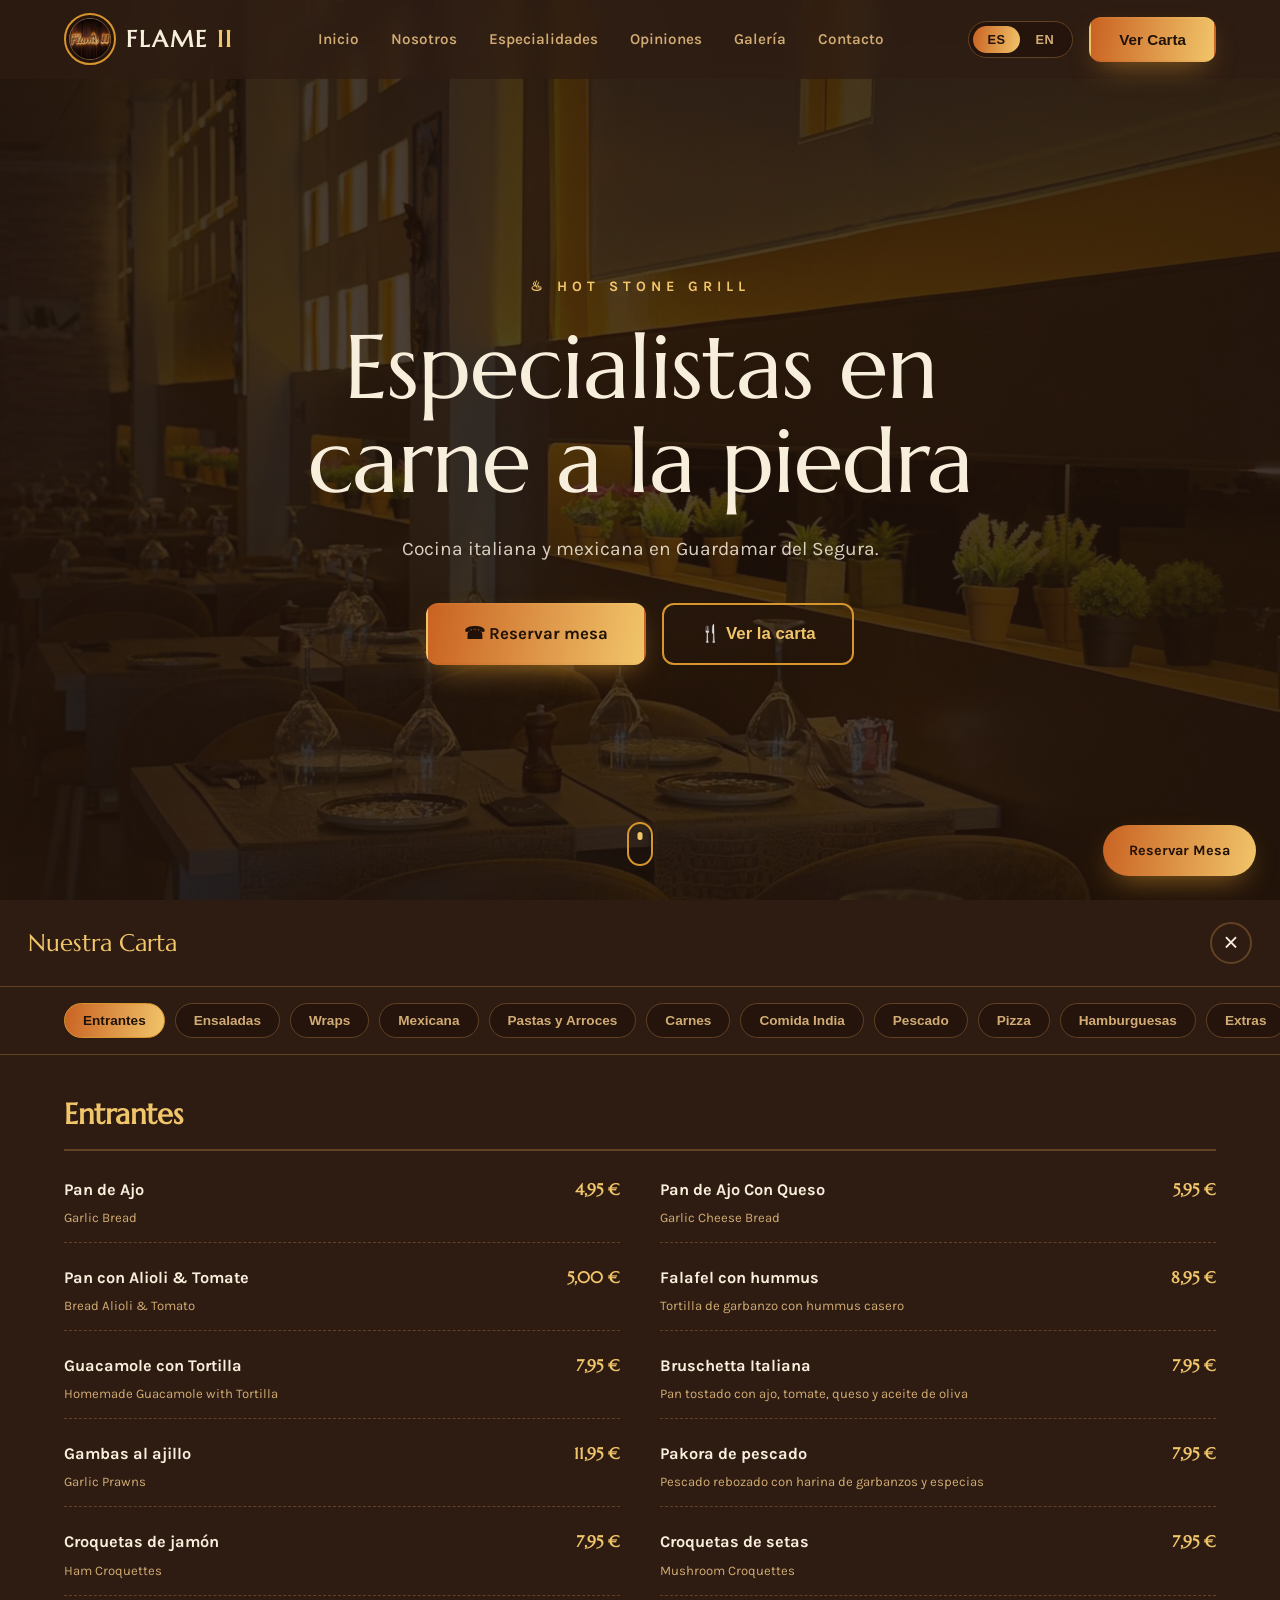
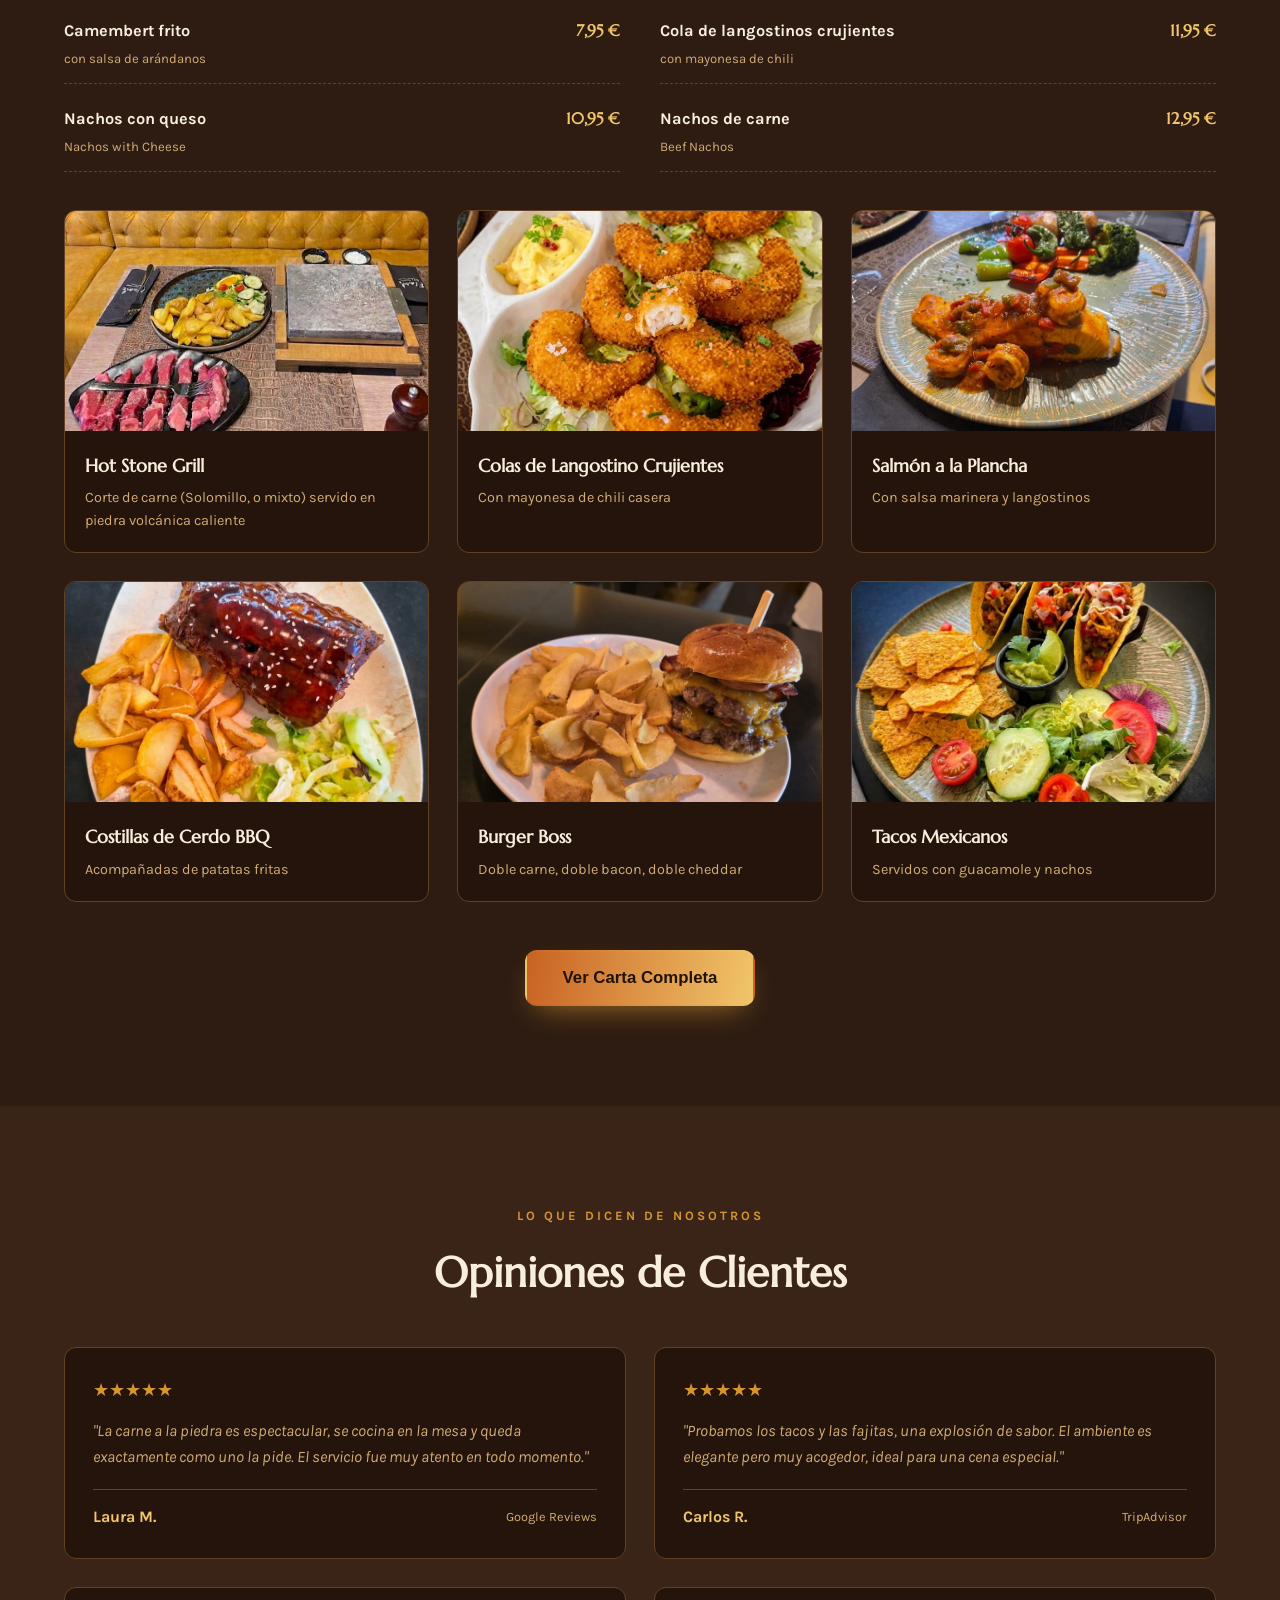
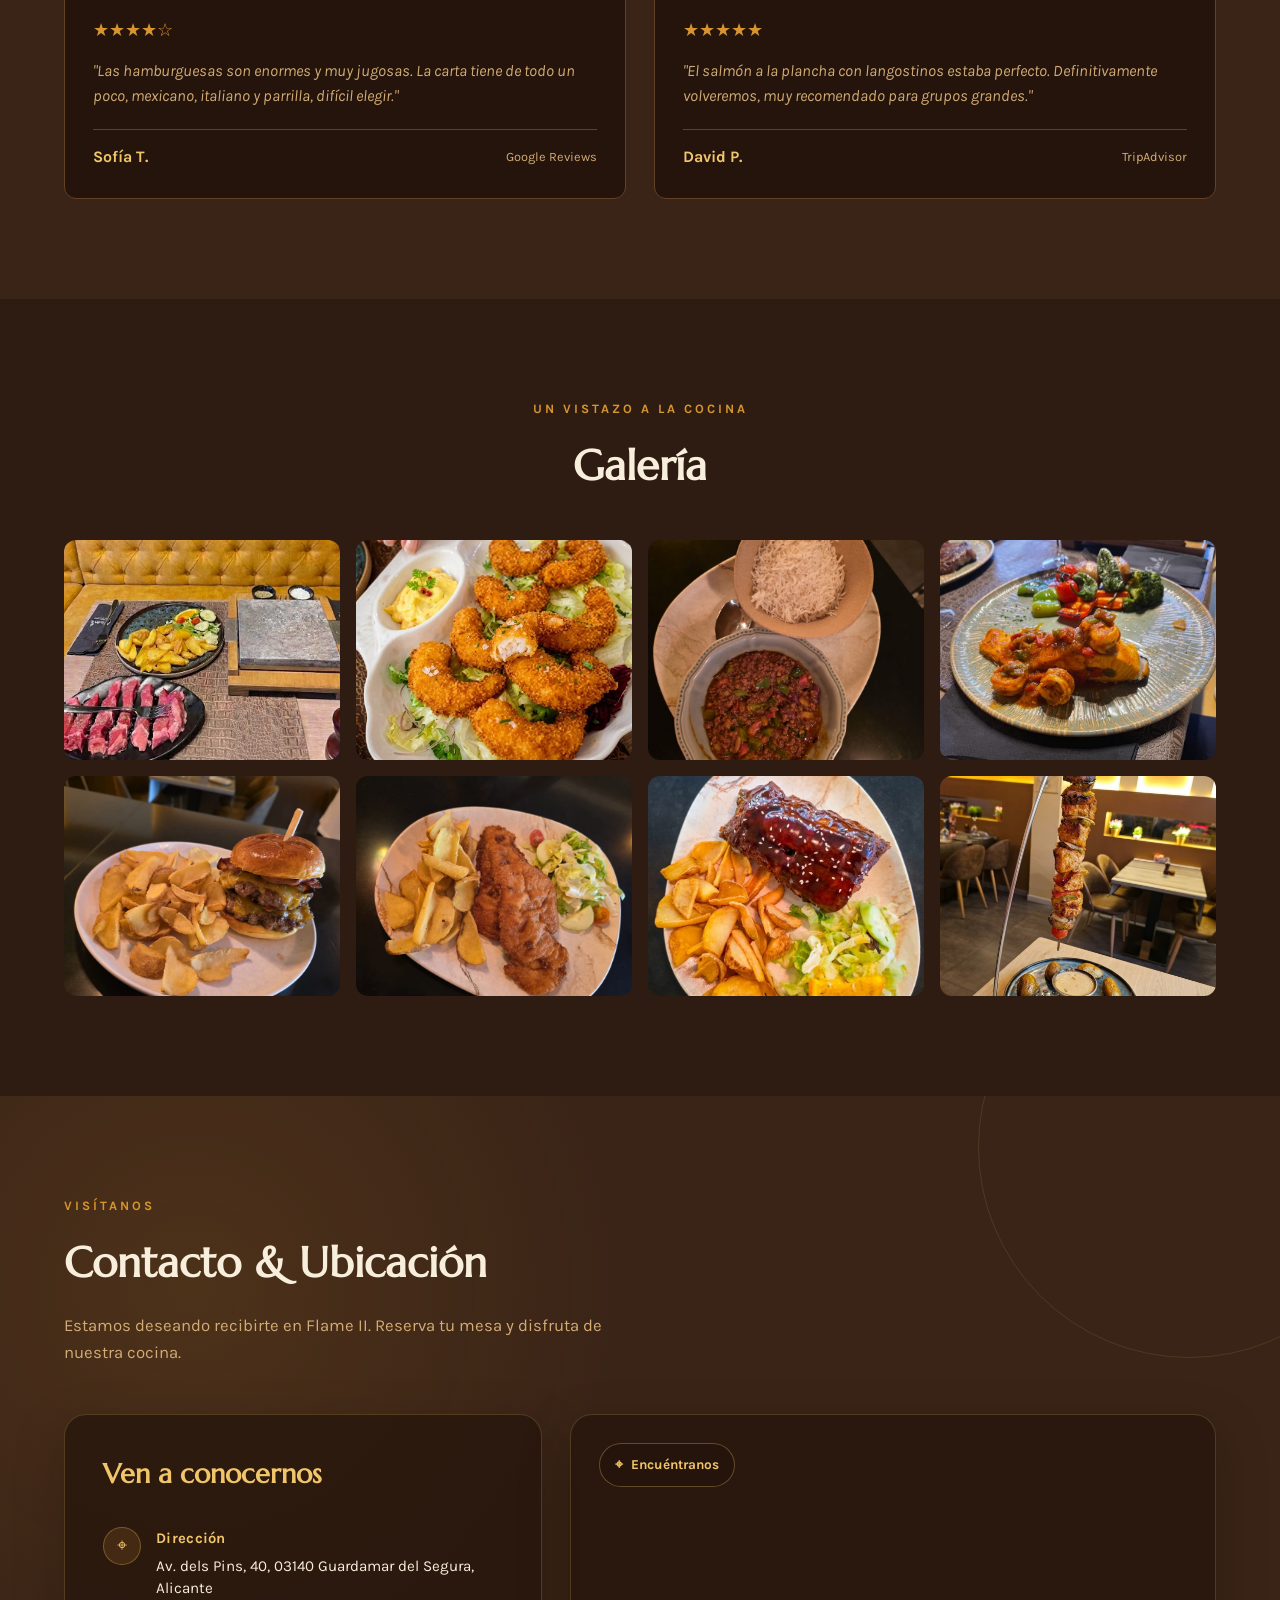
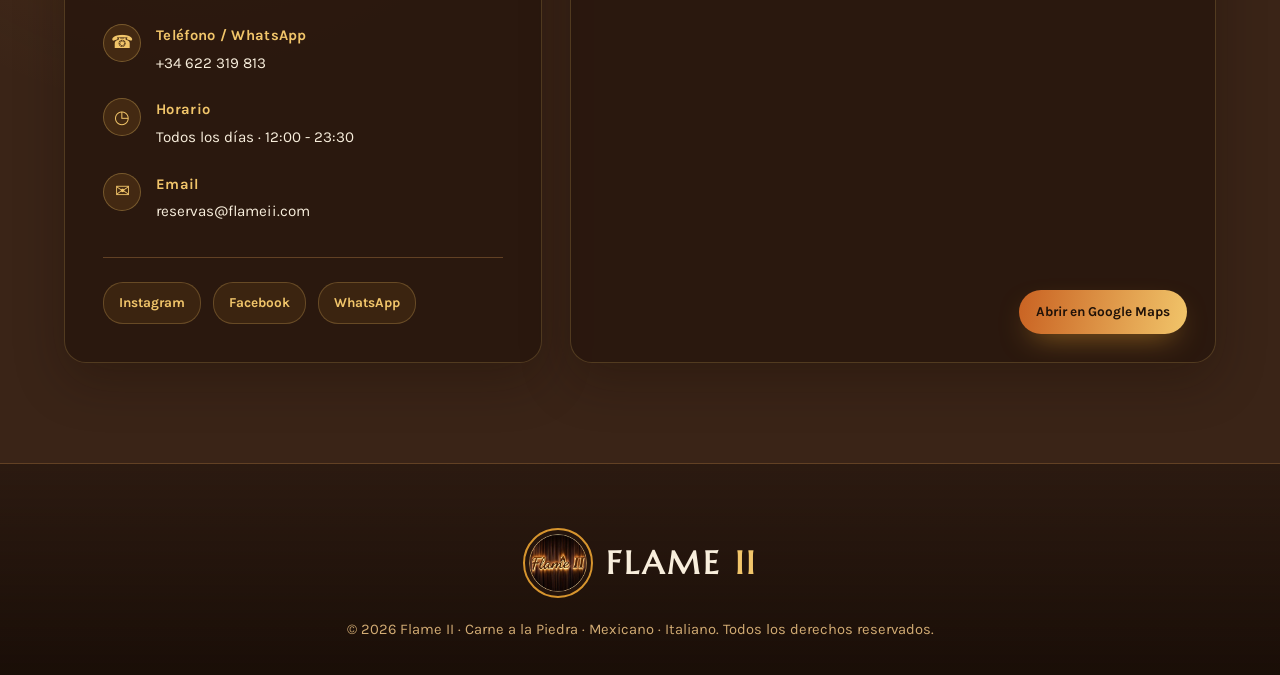
==== commit 260a453d: "update" ====
--- a/index.html
+++ b/index.html
@@ -61,10 +61,10 @@
 
       <p
         class="hero-subtitle"
-        data-es="Cocina italiana y mexicana en el corazón de Guardamar del Segura."
-        data-en="Italian and Mexican cuisine in the heart of Guardamar del Segura."
+        data-es="Cocina italiana y mexicana en Guardamar del Segura."
+        data-en="Italian and Mexican cuisine in Guardamar del Segura."
       >
-        Cocina italiana y mexicana en el corazón de Guardamar del Segura.
+        Cocina italiana y mexicana en  Guardamar del Segura.
       </p>
 
       <div class="hero-buttons">
@@ -104,14 +104,24 @@
     <div class="about-text">
       <p class="section-kicker" data-es="Nuestra esencia" data-en="Our essence">Nuestra esencia</p>
       <h2 class="section-title" data-es="Especialistas en Carne a la Piedra" data-en="Specialists in Stone-Grilled Meat">Especialistas en Carne a la Piedra</h2>
-      <p class="about-desc" data-es="Pruebe nuestros sabrosos cortes de filete, chuletas y solomillo en nuestras piedras calientes exclusivas. Dondequiera que vea nuestro logotipo de la llama, le llevaremos su carne cortada a la perfección para que pueda disfrutarla exactamente como a usted le guste." data-en="Try our tasty cuts of steak, chops and fillet on our signature hot stones. Wherever you see our flame logo, we will bring your meat perfectly sliced so you can enjoy it just the way you like it.">
-        Pruebe nuestros sabrosos cortes de filete, chuletas y solomillo en nuestras piedras
-        calientes exclusivas. Dondequiera que vea nuestro logotipo de la llama, le llevaremos
-        su carne cortada a la perfección para que pueda disfrutarla exactamente como a usted le guste.
+      <p
+        class="about-desc"
+        data-es="En Flame II somos especialistas en carne a la piedra. Disfruta cortes seleccionados de ternera, solomillo y chuletas servidos sobre piedra caliente, para que los cocines a tu gusto directamente en la mesa."
+        data-en="At Flame II, we specialize in hot stone-grilled meat. Enjoy selected cuts of beef, fillet and chops served on a hot stone, so you can cook them to your liking right at the table."
+      >
+        En Flame II somos especialistas en carne a la piedra. Disfruta cortes
+        seleccionados de ternera, solomillo y chuletas servidos sobre piedra caliente,
+        para que los cocines a tu gusto directamente en la mesa.
       </p>
-      <p class="about-desc" data-es="Fusionamos lo mejor de la cocina mexicana, italiana e india, además de nuestras parrillas y hamburguesas artesanales, en un ambiente cálido y elegante." data-en="We blend the best of Mexican, Italian and Indian cuisine, along with our grills and artisan burgers, in a warm and elegant atmosphere.">
-        Fusionamos lo mejor de la cocina mexicana, italiana e india, además de nuestras
-        parrillas y hamburguesas artesanales, en un ambiente cálido y elegante.
+
+      <p
+        class="about-desc"
+        data-es="Nuestra carta reúne sabores mexicanos, italianos e indios, además de hamburguesas artesanales, pastas, pescados y entrantes para compartir. Todo en un ambiente cálido y elegante en Guardamar del Segura."
+        data-en="Our menu brings together Mexican, Italian and Indian flavors, along with artisan burgers, pasta, fish and starters to share. All in a warm and elegant atmosphere in Guardamar del Segura."
+      >
+        Nuestra carta reúne sabores mexicanos, italianos e indios, además de
+        hamburguesas artesanales, pastas, pescados y entrantes para compartir. Todo
+        en un ambiente cálido y elegante en Guardamar del Segura.
       </p>
       <div class="about-stats">
         <div class="stat">
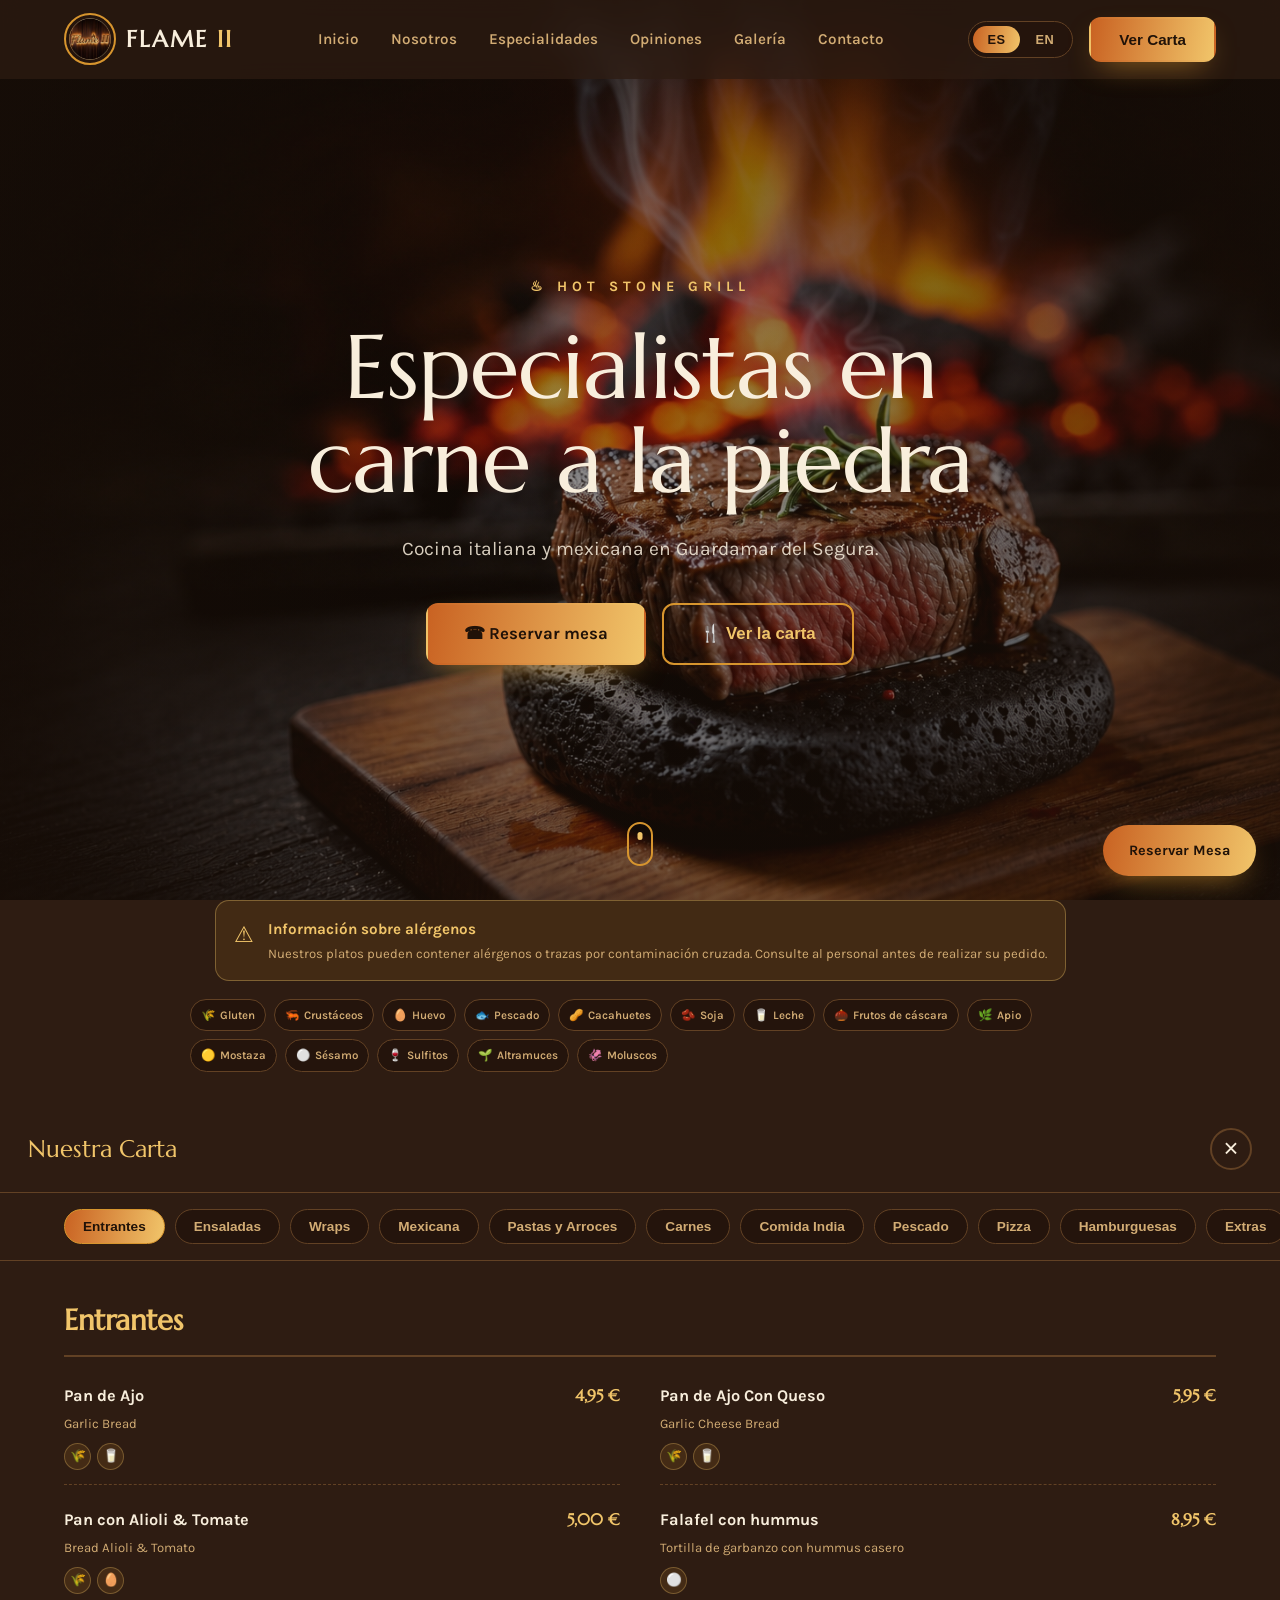
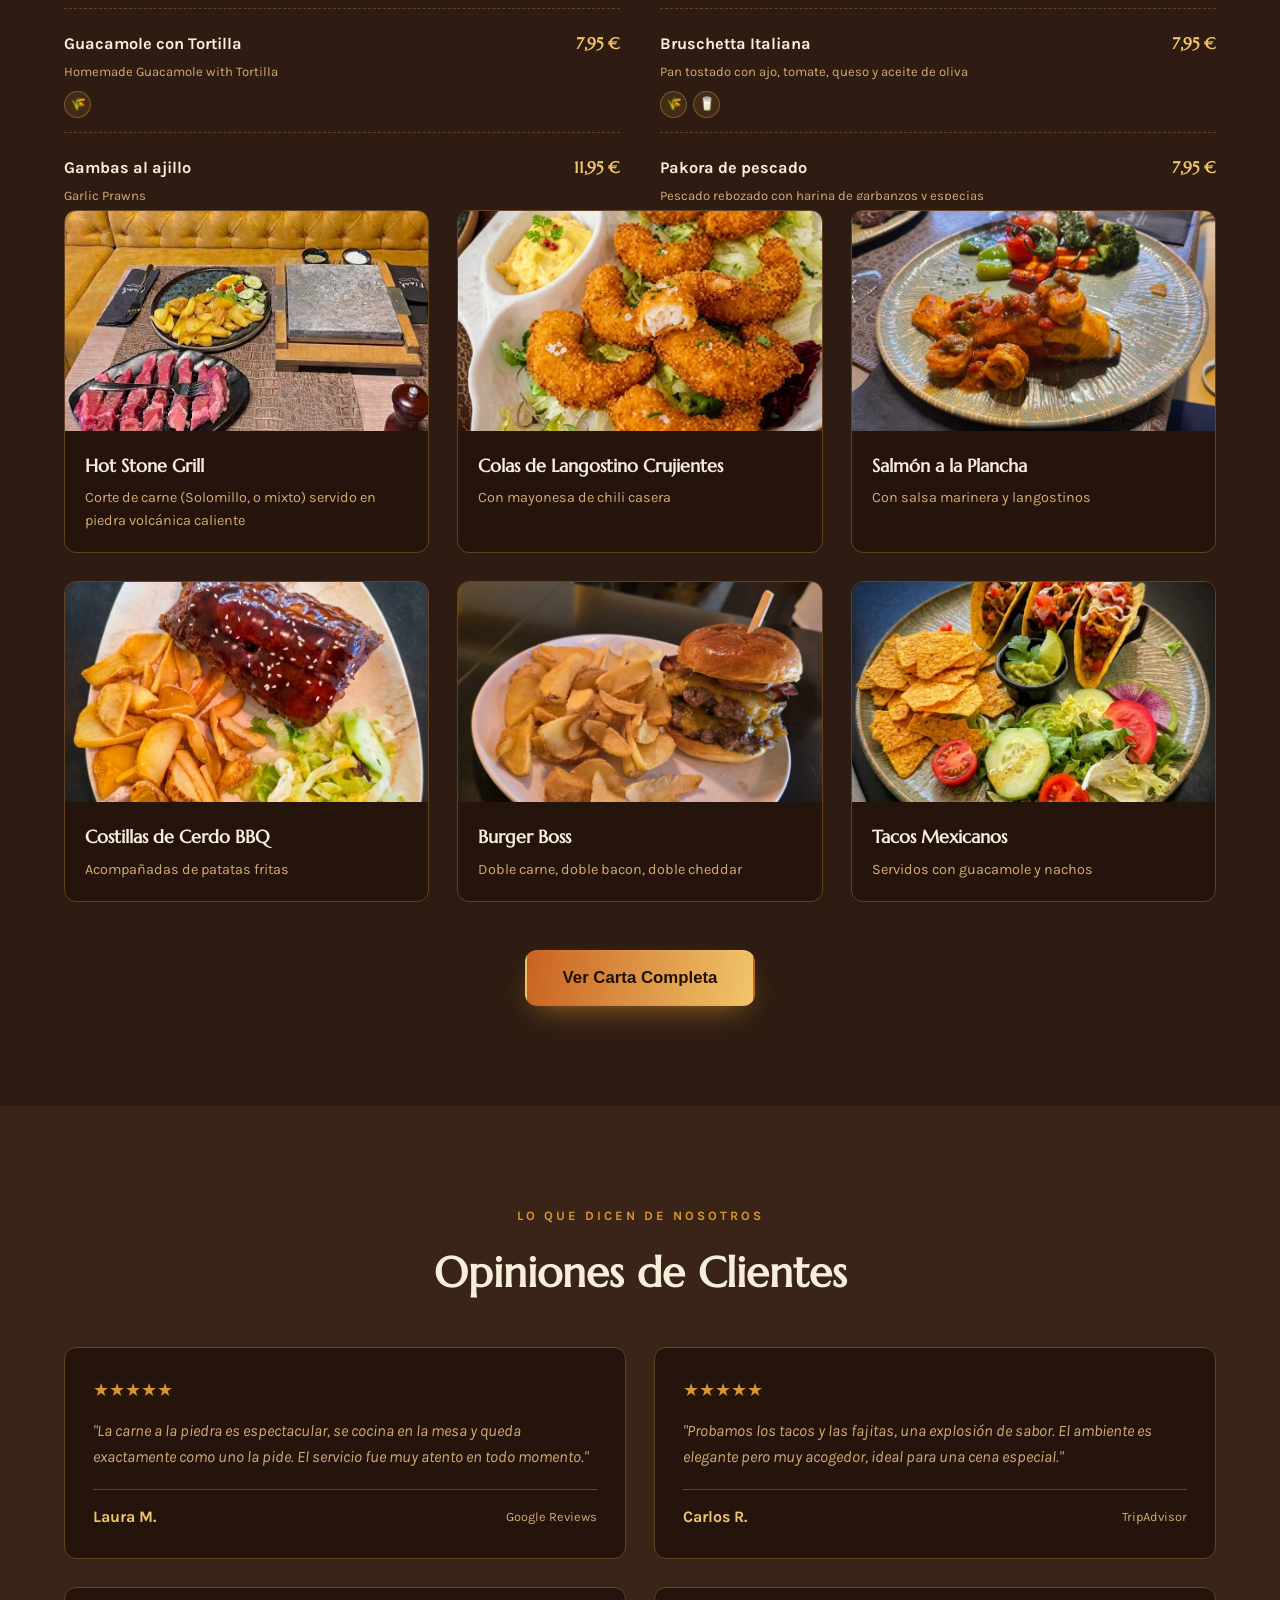
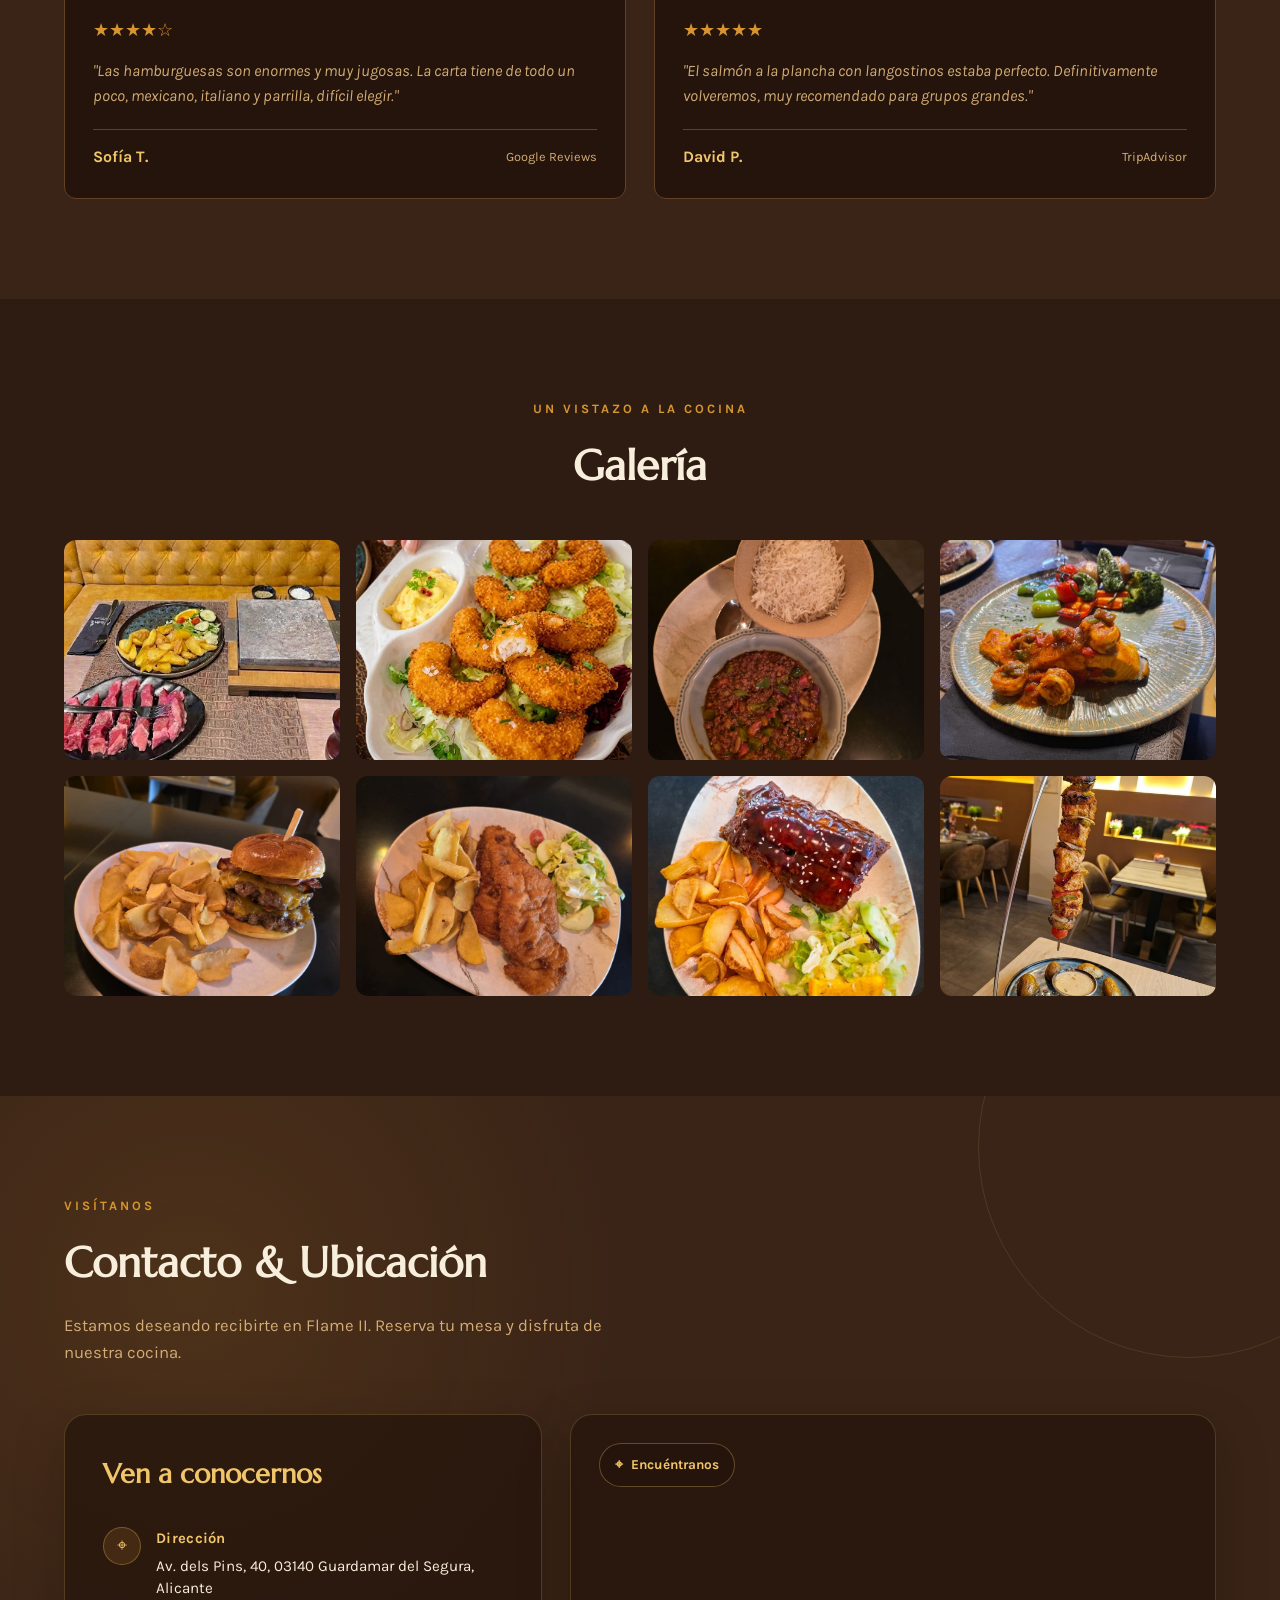
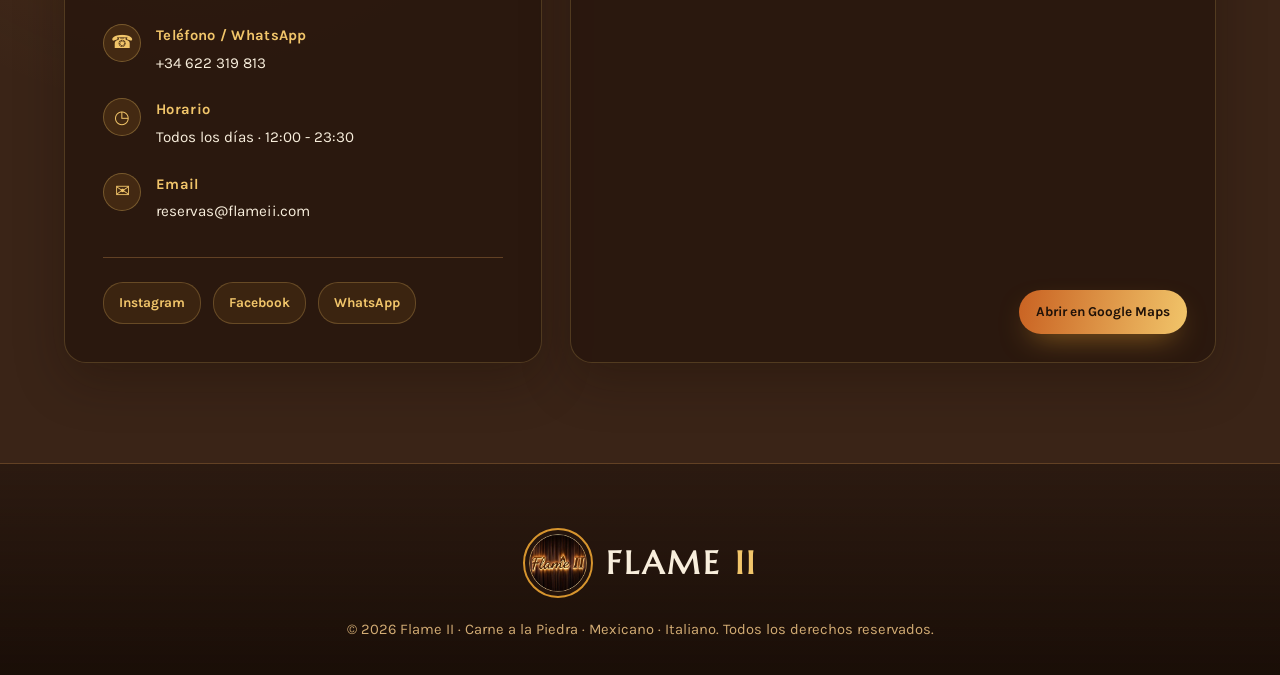
==== commit c33976f3: "update" ====
--- a/index.html
+++ b/index.html
@@ -453,6 +453,42 @@
 
 <!-- ===== MODAL MENU PANTALLA COMPLETA ===== -->
 <div class="menu-modal" id="menuModal">
+  <div class="allergen-notice">
+  <span class="allergen-notice-icon">⚠</span>
+
+  <div>
+    <strong
+      data-es="Información sobre alérgenos"
+      data-en="Allergen information"
+    >
+      Información sobre alérgenos
+    </strong>
+
+    <p
+      data-es="Nuestros platos pueden contener alérgenos o trazas por contaminación cruzada. Consulte al personal antes de realizar su pedido."
+      data-en="Our dishes may contain allergens or traces due to cross-contamination. Please ask our staff before placing your order."
+    >
+      Nuestros platos pueden contener alérgenos o trazas por contaminación cruzada.
+      
+    </p>
+  </div>
+</div>
+<div class="allergen-legend">
+  <span class="allergen-tag">🌾 <span data-es="Gluten" data-en="Gluten">Gluten</span></span>
+  <span class="allergen-tag">🦐 <span data-es="Crustáceos" data-en="Crustaceans">Crustáceos</span></span>
+  <span class="allergen-tag">🥚 <span data-es="Huevo" data-en="Egg">Huevo</span></span>
+  <span class="allergen-tag">🐟 <span data-es="Pescado" data-en="Fish">Pescado</span></span>
+  <span class="allergen-tag">🥜 <span data-es="Cacahuetes" data-en="Peanuts">Cacahuetes</span></span>
+  <span class="allergen-tag">🫘 <span data-es="Soja" data-en="Soy">Soja</span></span>
+  <span class="allergen-tag">🥛 <span data-es="Leche" data-en="Milk">Leche</span></span>
+  <span class="allergen-tag">🌰 <span data-es="Frutos de cáscara" data-en="Nuts">Frutos de cáscara</span></span>
+  <span class="allergen-tag">🌿 <span data-es="Apio" data-en="Celery">Apio</span></span>
+  <span class="allergen-tag">🟡 <span data-es="Mostaza" data-en="Mustard">Mostaza</span></span>
+  <span class="allergen-tag">⚪ <span data-es="Sésamo" data-en="Sesame">Sésamo</span></span>
+  <span class="allergen-tag">🍷 <span data-es="Sulfitos" data-en="Sulphites">Sulfitos</span></span>
+  <span class="allergen-tag">🌱 <span data-es="Altramuces" data-en="Lupin">Altramuces</span></span>
+  <span class="allergen-tag">🦑 <span data-es="Moluscos" data-en="Molluscs">Moluscos</span></span>
+</div>
   <div class="menu-modal-header">
     <span class="menu-modal-title" data-es="Nuestra Carta" data-en="Our Menu">Nuestra Carta</span>
     <button class="menu-modal-close" id="closeMenuBtn" aria-label="Cerrar menú">&times;</button>
@@ -482,6 +518,10 @@
                 <div class="menu-item-info">
                   <h4 data-es="Pan de Ajo" data-en="Garlic Bread">Pan de Ajo</h4>
                   <p class="menu-item-desc" data-es="Garlic Bread" data-en="" >Garlic Bread</p>
+                  <div class="menu-allergens">
+                    <span class="allergen-mini" title="Gluten">🌾</span>
+                    <span class="allergen-mini" title="Leche">🥛</span>
+                  </div>
                 </div>
                 <span class="menu-item-price">4,95 €</span>
               </div>
@@ -489,6 +529,10 @@
                 <div class="menu-item-info">
                   <h4 data-es="Pan de Ajo Con Queso" data-en="Garlic Cheese Bread">Pan de Ajo Con Queso</h4>
                   <p class="menu-item-desc" data-es="Garlic Cheese Bread" data-en="" >Garlic Cheese Bread</p>
+                  <div class="menu-allergens">
+                    <span class="allergen-mini" title="Gluten">🌾</span>
+                    <span class="allergen-mini" title="Leche">🥛</span>
+                  </div>
                 </div>
                 <span class="menu-item-price">5,95 €</span>
               </div>
@@ -496,6 +540,10 @@
                 <div class="menu-item-info">
                   <h4 data-es="Pan con Alioli & Tomate" data-en="Bread Alioli & Tomato">Pan con Alioli & Tomate</h4>
                   <p class="menu-item-desc" data-es="Bread Alioli & Tomato" data-en="" >Bread Alioli & Tomato</p>
+                  <div class="menu-allergens">
+                    <span class="allergen-mini" title="Gluten">🌾</span>
+                    <span class="allergen-mini" title="Huevo">🥚</span>
+                  </div>
                 </div>
                 <span class="menu-item-price">5,00 €</span>
               </div>
@@ -503,6 +551,9 @@
                 <div class="menu-item-info">
                   <h4 data-es="Falafel con hummus" data-en="Falafel with Hummus">Falafel con hummus</h4>
                   <p class="menu-item-desc" data-es="Tortilla de garbanzo con hummus casero" data-en="Chickpea patty with homemade hummus" >Tortilla de garbanzo con hummus casero</p>
+                  <div class="menu-allergens">
+                    <span class="allergen-mini" title="Sésamo">⚪</span>
+                  </div>
                 </div>
                 <span class="menu-item-price">8,95 €</span>
               </div>
@@ -510,6 +561,9 @@
                 <div class="menu-item-info">
                   <h4 data-es="Guacamole con Tortilla" data-en="Guacamole with Tortilla">Guacamole con Tortilla</h4>
                   <p class="menu-item-desc" data-es="Homemade Guacamole with Tortilla" data-en="Homemade guacamole with tortilla chips" >Homemade Guacamole with Tortilla</p>
+                  <div class="menu-allergens">
+                    <span class="allergen-mini" title="Gluten">🌾</span>
+                  </div>
                 </div>
                 <span class="menu-item-price">7,95 €</span>
               </div>
@@ -517,6 +571,10 @@
                 <div class="menu-item-info">
                   <h4 data-es="Bruschetta Italiana" data-en="Italian Bruschetta">Bruschetta Italiana</h4>
                   <p class="menu-item-desc" data-es="Pan tostado con ajo, tomate, queso y aceite de oliva" data-en="Toasted bread with garlic, tomato, cheese and olive oil" >Pan tostado con ajo, tomate, queso y aceite de oliva</p>
+                  <div class="menu-allergens">
+                    <span class="allergen-mini" title="Gluten">🌾</span>
+                    <span class="allergen-mini" title="Leche">🥛</span>
+                  </div>
                 </div>
                 <span class="menu-item-price">7,95 €</span>
               </div>
@@ -524,6 +582,9 @@
                 <div class="menu-item-info">
                   <h4 data-es="Gambas al ajillo" data-en="Garlic Prawns">Gambas al ajillo</h4>
                   <p class="menu-item-desc" data-es="Garlic Prawns" data-en="" >Garlic Prawns</p>
+                  <div class="menu-allergens">
+                    <span class="allergen-mini" title="Crustáceos">🦐</span>
+                  </div>
                 </div>
                 <span class="menu-item-price">11,95 €</span>
               </div>
@@ -531,6 +592,11 @@
                 <div class="menu-item-info">
                   <h4 data-es="Pakora de pescado" data-en="Fish Pakora">Pakora de pescado</h4>
                   <p class="menu-item-desc" data-es="Pescado rebozado con harina de garbanzos y especias" data-en="Fish coated in chickpea flour and spices" >Pescado rebozado con harina de garbanzos y especias</p>
+                  <div class="menu-allergens">
+                    <span class="allergen-mini" title="Gluten">🌾</span>
+                    <span class="allergen-mini" title="Pescado">🐟</span>
+                    <span class="allergen-mini" title="Moluscos">🦑</span>
+                  </div>
                 </div>
                 <span class="menu-item-price">7,95 €</span>
               </div>
@@ -538,6 +604,11 @@
                 <div class="menu-item-info">
                   <h4 data-es="Croquetas de jamón" data-en="Ham Croquettes">Croquetas de jamón</h4>
                   <p class="menu-item-desc" data-es="Ham Croquettes" data-en="" >Ham Croquettes</p>
+                  <div class="menu-allergens">
+                    <span class="allergen-mini" title="Leche">🥛</span>
+                    <span class="allergen-mini" title="Gluten">🌾</span>
+                    <span class="allergen-mini" title="Huevo">🥚</span>
+                  </div>
                 </div>
                 <span class="menu-item-price">7,95 €</span>
               </div>
@@ -545,6 +616,10 @@
                 <div class="menu-item-info">
                   <h4 data-es="Croquetas de setas" data-en="Mushroom Croquettes">Croquetas de setas</h4>
                   <p class="menu-item-desc" data-es="Mushroom Croquettes" data-en="" >Mushroom Croquettes</p>
+                  <div class="menu-allergens">
+                    <span class="allergen-mini" title="Leche">🥛</span>
+                    <span class="allergen-mini" title="Gluten">🌾</span>
+                  </div>
                 </div>
                 <span class="menu-item-price">7,95 €</span>
               </div>
@@ -552,6 +627,11 @@
                 <div class="menu-item-info">
                   <h4 data-es="Camembert frito" data-en="Fried Camembert">Camembert frito</h4>
                   <p class="menu-item-desc" data-es="con salsa de arándanos" data-en="with cranberry sauce" >con salsa de arándanos</p>
+                  <div class="menu-allergens">
+                    <span class="allergen-mini" title="Leche">🥛</span>
+                    <span class="allergen-mini" title="Gluten">🌾</span>
+                    <span class="allergen-mini" title="Sulfitos">🍷</span>
+                  </div>
                 </div>
                 <span class="menu-item-price">7,95 €</span>
               </div>
@@ -559,6 +639,11 @@
                 <div class="menu-item-info">
                   <h4 data-es="Cola de langostinos crujientes" data-en="Crispy Prawn Tails">Cola de langostinos crujientes</h4>
                   <p class="menu-item-desc" data-es="con mayonesa de chili" data-en="with chilli mayonnaise" >con mayonesa de chili</p>
+                  <div class="menu-allergens">
+                    <span class="allergen-mini" title="Crustáceos">🦐</span>
+                    <span class="allergen-mini" title="Huevo">🥚</span>
+                    <span class="allergen-mini" title="Gluten">🌾</span>
+                  </div>
                 </div>
                 <span class="menu-item-price">11,95 €</span>
               </div>
@@ -566,6 +651,10 @@
                 <div class="menu-item-info">
                   <h4 data-es="Nachos con queso" data-en="Nachos with Cheese">Nachos con queso</h4>
                   <p class="menu-item-desc" data-es="Nachos with Cheese" data-en="" >Nachos with Cheese</p>
+                  <div class="menu-allergens">
+                    <span class="allergen-mini" title="Leche">🥛</span>
+                    <span class="allergen-mini" title="Gluten">🌾</span>
+                  </div>
                 </div>
                 <span class="menu-item-price">10,95 €</span>
               </div>
@@ -573,6 +662,10 @@
                 <div class="menu-item-info">
                   <h4 data-es="Nachos de carne" data-en="Beef Nachos">Nachos de carne</h4>
                   <p class="menu-item-desc" data-es="Beef Nachos" data-en="" >Beef Nachos</p>
+                  <div class="menu-allergens">
+                    <span class="allergen-mini" title="Leche">🥛</span>
+                    <span class="allergen-mini" title="Gluten">🌾</span>
+                  </div>
                 </div>
                 <span class="menu-item-price">12,95 €</span>
               </div>
@@ -580,6 +673,10 @@
                 <div class="menu-item-info">
                   <h4 data-es="Calamar Andaluz con Alioli" data-en="Andalusian Squid with Alioli">Calamar Andaluz con Alioli</h4>
                   <p class="menu-item-desc" data-es="Andalusian squid with alioli" data-en="" >Andalusian squid with alioli</p>
+                  <div class="menu-allergens">
+                    <span class="allergen-mini" title="Moluscos">🦑</span>
+                    <span class="allergen-mini" title="Huevo">🥚</span>
+                  </div>
                 </div>
                 <span class="menu-item-price">11,95 €</span>
               </div>
@@ -594,6 +691,9 @@
                 <div class="menu-item-info">
                   <h4 data-es="Samosa de verdura" data-en="Vegetable Samosa">Samosa de verdura</h4>
                   <p class="menu-item-desc" data-es="Vegetable Samosa" data-en="" >Vegetable Samosa</p>
+                  <div class="menu-allergens">
+                    <span class="allergen-mini" title="Gluten">🌾</span>
+                  </div>
                 </div>
                 <span class="menu-item-price">5,95 €</span>
               </div>
@@ -601,6 +701,9 @@
                 <div class="menu-item-info">
                   <h4 data-es="Samosa de carne" data-en="Meat Samosa">Samosa de carne</h4>
                   <p class="menu-item-desc" data-es="Meat Samosa" data-en="" >Meat Samosa</p>
+                  <div class="menu-allergens">
+                    <span class="allergen-mini" title="Gluten">🌾</span>
+                  </div>
                 </div>
                 <span class="menu-item-price">6,95 €</span>
               </div>
@@ -615,6 +718,9 @@
                 <div class="menu-item-info">
                   <h4 data-es="Pulpo al horno" data-en="Roasted Octopus">Pulpo al horno</h4>
                   <p class="menu-item-desc" data-es="Roasted Octopus" data-en="" >Roasted Octopus</p>
+                  <div class="menu-allergens">
+                    <span class="allergen-mini" title="Moluscos">🦑</span>
+                  </div>
                 </div>
                 <span class="menu-item-price">14,95 €</span>
               </div>
@@ -629,6 +735,10 @@
                 <div class="menu-item-info">
                   <h4 data-es="Rollitos primavera" data-en="Spring Rolls">Rollitos primavera</h4>
                   <p class="menu-item-desc" data-es="Spring Rolls" data-en="" >Spring Rolls</p>
+                  <div class="menu-allergens">
+                    <span class="allergen-mini" title="Gluten">🌾</span>
+                    <span class="allergen-mini" title="Soja">🫘</span>
+                  </div>
                 </div>
                 <span class="menu-item-price">6,95 €</span>
               </div>
@@ -636,6 +746,10 @@
                 <div class="menu-item-info">
                   <h4 data-es="Jalapeños rellenos de queso" data-en="Cheese-Stuffed Jalapeños">Jalapeños rellenos de queso</h4>
                   <p class="menu-item-desc" data-es="Cheese-Stuffed Jalapeños" data-en="" >Cheese-Stuffed Jalapeños</p>
+                  <div class="menu-allergens">
+                    <span class="allergen-mini" title="Leche">🥛</span>
+                    <span class="allergen-mini" title="Gluten">🌾</span>
+                  </div>
                 </div>
                 <span class="menu-item-price">6,95 €</span>
               </div>
@@ -643,6 +757,9 @@
                 <div class="menu-item-info">
                   <h4 data-es="Pollo Pakora" data-en="Chicken Pakora">Pollo Pakora</h4>
                   <p class="menu-item-desc" data-es="Chicken Pakora" data-en="" >Chicken Pakora</p>
+                  <div class="menu-allergens">
+                    <span class="allergen-mini" title="Gluten">🌾</span>
+                  </div>
                 </div>
                 <span class="menu-item-price">6,95 €</span>
               </div>
@@ -656,6 +773,11 @@
                 <div class="menu-item-info">
                   <h4 data-es="Ensalada César" data-en="Caesar Salad">Ensalada César</h4>
                   <p class="menu-item-desc" data-es="Lechuga variada, tomate, pollo, picatostes, parmesano con salsa César" data-en="Mixed lettuce, tomato, chicken, croutons, parmesan with Caesar dressing" >Lechuga variada, tomate, pollo, picatostes, parmesano con salsa César</p>
+                  <div class="menu-allergens">
+                    <span class="allergen-mini" title="Leche">🥛</span>
+                    <span class="allergen-mini" title="Gluten">🌾</span>
+                    <span class="allergen-mini" title="Pescado">🐟</span>
+                  </div>
                 </div>
                 <span class="menu-item-price">12,95 €</span>
               </div>
@@ -663,6 +785,9 @@
                 <div class="menu-item-info">
                   <h4 data-es="Ensalada Griega" data-en="Greek Salad">Ensalada Griega</h4>
                   <p class="menu-item-desc" data-es="Pimiento rojo y verde, cebolla, aceitunas negras, pepino, maíz y queso feta" data-en="Red and green pepper, onion, black olives, cucumber, sweetcorn, feta cheese" >Pimiento rojo y verde, cebolla, aceitunas negras, pepino, maíz y queso feta</p>
+                  <div class="menu-allergens">
+                    <span class="allergen-mini" title="Leche">🥛</span>
+                  </div>
                 </div>
                 <span class="menu-item-price">11,95 €</span>
               </div>
@@ -670,6 +795,9 @@
                 <div class="menu-item-info">
                   <h4 data-es="Ensalada de Burrata" data-en="Burrata Salad">Ensalada de Burrata</h4>
                   <p class="menu-item-desc" data-es="Tomates cherry con burrata fresca y pesto" data-en="Cherry tomatoes with fresh burrata and pesto" >Tomates cherry con burrata fresca y pesto</p>
+                  <div class="menu-allergens">
+                    <span class="allergen-mini" title="Leche">🥛</span>
+                  </div>
                 </div>
                 <span class="menu-item-price">11,95 €</span>
               </div>
@@ -683,6 +811,10 @@
                 <div class="menu-item-info">
                   <h4 data-es="Flame Wrap" data-en="Flame Wrap">Flame Wrap</h4>
                   <p class="menu-item-desc" data-es="Tiras de pollo, lechuga, tomate y salsa de la casa" data-en="Chicken goujons, lettuce, tomato & house sauce" >Tiras de pollo, lechuga, tomate y salsa de la casa</p>
+                  <div class="menu-allergens">
+                    <span class="allergen-mini" title="Gluten">🌾</span>
+                    <span class="allergen-mini" title="Huevo">🥚</span>
+                  </div>
                 </div>
                 <span class="menu-item-price">13,95 €</span>
               </div>
@@ -690,6 +822,10 @@
                 <div class="menu-item-info">
                   <h4 data-es="The Spicy Wrap" data-en="The Spicy Wrap">The Spicy Wrap</h4>
                   <p class="menu-item-desc" data-es="Tiras de pollo, jalapeños, lechuga y salsa picante" data-en="Chicken goujons, jalapeños, lettuce & spicy sauce" >Tiras de pollo, jalapeños, lechuga y salsa picante</p>
+                  <div class="menu-allergens">
+                    <span class="allergen-mini" title="Gluten">🌾</span>
+                    <span class="allergen-mini" title="Huevo">🥚</span>
+                  </div>
                 </div>
                 <span class="menu-item-price">13,95 €</span>
               </div>
@@ -697,6 +833,10 @@
                 <div class="menu-item-info">
                   <h4 data-es="The Falafel Wrap" data-en="The Falafel Wrap">The Falafel Wrap</h4>
                   <p class="menu-item-desc" data-es="Falafel, lechuga, hummus, cebolla roja y salsa de la casa, servido con patatas fritas y ensalada" data-en="Falafel, lettuce, hummus, red onion & house sauce, served with fries & salad" >Falafel, lechuga, hummus, cebolla roja y salsa de la casa, servido con patatas fritas y ensalada</p>
+                  <div class="menu-allergens">
+                    <span class="allergen-mini" title="Gluten">🌾</span>
+                    <span class="allergen-mini" title="Sésamo">⚪</span>
+                  </div>
                 </div>
                 <span class="menu-item-price">13,95 €</span>
               </div>
@@ -710,6 +850,9 @@
                 <div class="menu-item-info">
                   <h4 data-es="Fajitas de Pollo" data-en="Chicken Fajitas">Fajitas de Pollo</h4>
                   <p class="menu-item-desc" data-es="Chicken Fajitas" data-en="" >Chicken Fajitas</p>
+                  <div class="menu-allergens">
+                    <span class="allergen-mini" title="Gluten">🌾</span>
+                  </div>
                 </div>
                 <span class="menu-item-price">14,95 €</span>
               </div>
@@ -717,6 +860,9 @@
                 <div class="menu-item-info">
                   <h4 data-es="Fajitas de Ternera" data-en="Beef Fajitas">Fajitas de Ternera</h4>
                   <p class="menu-item-desc" data-es="Beef Fajitas" data-en="" >Beef Fajitas</p>
+                  <div class="menu-allergens">
+                    <span class="allergen-mini" title="Gluten">🌾</span>
+                  </div>
                 </div>
                 <span class="menu-item-price">15,95 €</span>
               </div>
@@ -724,6 +870,9 @@
                 <div class="menu-item-info">
                   <h4 data-es="Fajitas de Verduras" data-en="Vegetable Fajitas">Fajitas de Verduras</h4>
                   <p class="menu-item-desc" data-es="Vegetable Fajitas" data-en="" >Vegetable Fajitas</p>
+                  <div class="menu-allergens">
+                    <span class="allergen-mini" title="Gluten">🌾</span>
+                  </div>
                 </div>
                 <span class="menu-item-price">13,95 €</span>
               </div>
@@ -731,6 +880,10 @@
                 <div class="menu-item-info">
                   <h4 data-es="Fajitas de Gamba" data-en="Prawn Fajitas">Fajitas de Gamba</h4>
                   <p class="menu-item-desc" data-es="Prawn Fajitas" data-en="" >Prawn Fajitas</p>
+                  <div class="menu-allergens">
+                    <span class="allergen-mini" title="Gluten">🌾</span>
+                    <span class="allergen-mini" title="Crustáceos">🦐</span>
+                  </div>
                 </div>
                 <span class="menu-item-price">16,95 €</span>
               </div>
@@ -738,6 +891,10 @@
                 <div class="menu-item-info">
                   <h4 data-es="Quesadilla de Pollo" data-en="Chicken Quesadilla">Quesadilla de Pollo</h4>
                   <p class="menu-item-desc" data-es="Chicken Quesadilla" data-en="" >Chicken Quesadilla</p>
+                  <div class="menu-allergens">
+                    <span class="allergen-mini" title="Gluten">🌾</span>
+                    <span class="allergen-mini" title="Leche">🥛</span>
+                  </div>
                 </div>
                 <span class="menu-item-price">14,95 €</span>
               </div>
@@ -745,6 +902,10 @@
                 <div class="menu-item-info">
                   <h4 data-es="Quesadilla de Ternera" data-en="Beef Quesadilla">Quesadilla de Ternera</h4>
                   <p class="menu-item-desc" data-es="Beef Quesadilla" data-en="" >Beef Quesadilla</p>
+                  <div class="menu-allergens">
+                    <span class="allergen-mini" title="Gluten">🌾</span>
+                    <span class="allergen-mini" title="Leche">🥛</span>
+                  </div>
                 </div>
                 <span class="menu-item-price">13,95 €</span>
               </div>
@@ -752,6 +913,9 @@
                 <div class="menu-item-info">
                   <h4 data-es="Burrito de Pollo" data-en="Chicken Burrito">Burrito de Pollo</h4>
                   <p class="menu-item-desc" data-es="servido con patatas fritas" data-en="served with fries" >servido con patatas fritas</p>
+                  <div class="menu-allergens">
+                    <span class="allergen-mini" title="Gluten">🌾</span>
+                  </div>
                 </div>
                 <span class="menu-item-price">14,95 €</span>
               </div>
@@ -759,6 +923,9 @@
                 <div class="menu-item-info">
                   <h4 data-es="Burrito de Ternera" data-en="Beef Burrito">Burrito de Ternera</h4>
                   <p class="menu-item-desc" data-es="servido con patatas fritas" data-en="served with fries" >servido con patatas fritas</p>
+                  <div class="menu-allergens">
+                    <span class="allergen-mini" title="Gluten">🌾</span>
+                  </div>
                 </div>
                 <span class="menu-item-price">15,95 €</span>
               </div>
@@ -773,6 +940,9 @@
                 <div class="menu-item-info">
                   <h4 data-es="Tacos de Pollo" data-en="Chicken Tacos">Tacos de Pollo</h4>
                   <p class="menu-item-desc" data-es="servido con patatas fritas" data-en="served with fries" >servido con patatas fritas</p>
+                  <div class="menu-allergens">
+                    <span class="allergen-mini" title="Gluten">🌾</span>
+                  </div>
                 </div>
                 <span class="menu-item-price">13,95 €</span>
               </div>
@@ -780,6 +950,9 @@
                 <div class="menu-item-info">
                   <h4 data-es="Tacos de Ternera" data-en="Beef Tacos">Tacos de Ternera</h4>
                   <p class="menu-item-desc" data-es="servido con patatas fritas" data-en="served with fries" >servido con patatas fritas</p>
+                  <div class="menu-allergens">
+                    <span class="allergen-mini" title="Gluten">🌾</span>
+                  </div>
                 </div>
                 <span class="menu-item-price">14,95 €</span>
               </div>
@@ -787,6 +960,10 @@
                 <div class="menu-item-info">
                   <h4 data-es="Enchiladas de Pollo" data-en="Chicken Enchiladas">Enchiladas de Pollo</h4>
                   <p class="menu-item-desc" data-es="sirve con arroz mexicano" data-en="served with Mexican rice" >sirve con arroz mexicano</p>
+                  <div class="menu-allergens">
+                    <span class="allergen-mini" title="Gluten">🌾</span>
+                    <span class="allergen-mini" title="Leche">🥛</span>
+                  </div>
                 </div>
                 <span class="menu-item-price">14,95 €</span>
               </div>
@@ -794,6 +971,10 @@
                 <div class="menu-item-info">
                   <h4 data-es="Enchiladas de Ternera" data-en="Beef Enchiladas">Enchiladas de Ternera</h4>
                   <p class="menu-item-desc" data-es="sirve con arroz mexicano" data-en="served with Mexican rice" >sirve con arroz mexicano</p>
+                  <div class="menu-allergens">
+                    <span class="allergen-mini" title="Gluten">🌾</span>
+                    <span class="allergen-mini" title="Leche">🥛</span>
+                  </div>
                 </div>
                 <span class="menu-item-price">15,95 €</span>
               </div>
@@ -807,6 +988,9 @@
                 <div class="menu-item-info">
                   <h4 data-es="Rissoto Fungi Porcini" data-en="Risotto Fungi Porcini">Rissoto Fungi Porcini</h4>
                   <p class="menu-item-desc" data-es="Arroz con salsa de trufa, setas y bacon" data-en="Rice with mushrooms, bacon in a truffle sauce" >Arroz con salsa de trufa, setas y bacon</p>
+                  <div class="menu-allergens">
+                    <span class="allergen-mini" title="Gluten">🌾</span>
+                  </div>
                 </div>
                 <span class="menu-item-price">14,95 €</span>
               </div>
@@ -814,6 +998,9 @@
                 <div class="menu-item-info">
                   <h4 data-es="Rissoto Pollo al Curry" data-en="Risotto Chicken Curry">Rissoto Pollo al Curry</h4>
                   <p class="menu-item-desc" data-es="Arroz con verduras, pollo y salsa curry" data-en="Rice with vegetables, chicken in a curry sauce" >Arroz con verduras, pollo y salsa curry</p>
+                  <div class="menu-allergens">
+                    <span class="allergen-mini" title="Gluten">🌾</span>
+                  </div>
                 </div>
                 <span class="menu-item-price">13,95 €</span>
               </div>
@@ -821,6 +1008,10 @@
                 <div class="menu-item-info">
                   <h4 data-es="Rissoto Fruti de Mare" data-en="Risotto Fruti di Mare">Rissoto Fruti de Mare</h4>
                   <p class="menu-item-desc" data-es="Arroz con mariscos y salsa Fruti de Mare" data-en="Rice with seafood & Fruti di Mare sauce" >Arroz con mariscos y salsa Fruti de Mare</p>
+                  <div class="menu-allergens">
+                    <span class="allergen-mini" title="Gluten">🌾</span>
+                    <span class="allergen-mini" title="Moluscos">🦑</span>
+                  </div>
                 </div>
                 <span class="menu-item-price">14,95 €</span>
               </div>
@@ -828,6 +1019,10 @@
                 <div class="menu-item-info">
                   <h4 data-es="Spaghetti Bolognese" data-en="Spaghetti Bolognese">Spaghetti Bolognese</h4>
                   <p class="menu-item-desc" data-es="Espaguetis en salsa de carne y tomate" data-en="Spaghetti in a beef and tomato sauce" >Espaguetis en salsa de carne y tomate</p>
+                  <div class="menu-allergens">
+                    <span class="allergen-mini" title="Gluten">🌾</span>
+                    <span class="allergen-mini" title="Leche">🥛</span>
+                  </div>
                 </div>
                 <span class="menu-item-price">12,95 €</span>
               </div>
@@ -835,6 +1030,11 @@
                 <div class="menu-item-info">
                   <h4 data-es="Spaghetti Carbonara" data-en="Spaghetti Carbonara">Spaghetti Carbonara</h4>
                   <p class="menu-item-desc" data-es="Espaguetis con bacon, cebolla y salsa carbonara" data-en="Spaghetti with bacon, onion and carbonara sauce" >Espaguetis con bacon, cebolla y salsa carbonara</p>
+                  <div class="menu-allergens">
+                    <span class="allergen-mini" title="Gluten">🌾</span>
+                    <span class="allergen-mini" title="Leche">🥛</span>
+                    <span class="allergen-mini" title="Huevo">🥚</span>
+                  </div>
                 </div>
                 <span class="menu-item-price">12,95 €</span>
               </div>
@@ -842,6 +1042,11 @@
                 <div class="menu-item-info">
                   <h4 data-es="Spaghetti Fruti di Mare" data-en="Spaghetti Fruti di Mare">Spaghetti Fruti di Mare</h4>
                   <p class="menu-item-desc" data-es="Espaguetis con marisco y salsa Fruti de Mare" data-en="Spaghetti with seafood & Fruti di Mare sauce" >Espaguetis con marisco y salsa Fruti de Mare</p>
+                  <div class="menu-allergens">
+                    <span class="allergen-mini" title="Gluten">🌾</span>
+                    <span class="allergen-mini" title="Pescado">🐟</span>
+                    <span class="allergen-mini" title="Moluscos">🦑</span>
+                  </div>
                 </div>
                 <span class="menu-item-price">14,95 €</span>
               </div>
@@ -849,6 +1054,10 @@
                 <div class="menu-item-info">
                   <h4 data-es="Spaghetti Aglio e Olio" data-en="Spaghetti Aglio e Olio">Spaghetti Aglio e Olio</h4>
                   <p class="menu-item-desc" data-es="Espaguetis con ajo y gambas" data-en="With prawns and garlic" >Espaguetis con ajo y gambas</p>
+                  <div class="menu-allergens">
+                    <span class="allergen-mini" title="Crustáceos">🦐</span>
+                    <span class="allergen-mini" title="Gluten">🌾</span>
+                  </div>
                 </div>
                 <span class="menu-item-price">14,95 €</span>
               </div>
@@ -856,6 +1065,10 @@
                 <div class="menu-item-info">
                   <h4 data-es="Rigatoni Fungi Porcini" data-en="Rigatoni Fungi Porcini">Rigatoni Fungi Porcini</h4>
                   <p class="menu-item-desc" data-es="Rigatoni con salsa de trufa, setas y bacon" data-en="Rigatoni with mushrooms, bacon in a truffle sauce" >Rigatoni con salsa de trufa, setas y bacon</p>
+                  <div class="menu-allergens">
+                    <span class="allergen-mini" title="Leche">🥛</span>
+                    <span class="allergen-mini" title="Gluten">🌾</span>
+                  </div>
                 </div>
                 <span class="menu-item-price">14,95 €</span>
               </div>
@@ -863,6 +1076,10 @@
                 <div class="menu-item-info">
                   <h4 data-es="Rigatoni Pollo Curry" data-en="Rigatoni Chicken Curry">Rigatoni Pollo Curry</h4>
                   <p class="menu-item-desc" data-es="Rigatoni con verduras, pollo y salsa curry" data-en="Rigatoni with vegetables, chicken in a curry sauce" >Rigatoni con verduras, pollo y salsa curry</p>
+                  <div class="menu-allergens">
+                    <span class="allergen-mini" title="Leche">🥛</span>
+                    <span class="allergen-mini" title="Gluten">🌾</span>
+                  </div>
                 </div>
                 <span class="menu-item-price">12,95 €</span>
               </div>
@@ -870,6 +1087,11 @@
                 <div class="menu-item-info">
                   <h4 data-es="Rigatoni Salsa Pesto" data-en="Rigatoni with Pesto Sauce">Rigatoni Salsa Pesto</h4>
                   <p class="menu-item-desc" data-es="Rigatoni with Pesto Sauce" data-en="" >Rigatoni with Pesto Sauce</p>
+                  <div class="menu-allergens">
+                    <span class="allergen-mini" title="Leche">🥛</span>
+                    <span class="allergen-mini" title="Gluten">🌾</span>
+                    <span class="allergen-mini" title="Frutos de cáscara">🌰</span>
+                  </div>
                 </div>
                 <span class="menu-item-price">10,95 €</span>
               </div>
@@ -877,6 +1099,10 @@
                 <div class="menu-item-info">
                   <h4 data-es="Rigatoni con Salmón" data-en="Rigatoni with Salmon">Rigatoni con Salmón</h4>
                   <p class="menu-item-desc" data-es="Rigatoni with Salmon" data-en="" >Rigatoni with Salmon</p>
+                  <div class="menu-allergens">
+                    <span class="allergen-mini" title="Pescado">🐟</span>
+                    <span class="allergen-mini" title="Gluten">🌾</span>
+                  </div>
                 </div>
                 <span class="menu-item-price">15,95 €</span>
               </div>
@@ -884,6 +1110,10 @@
                 <div class="menu-item-info">
                   <h4 data-es="Funghi Porcini con pollo al horno" data-en="Funghi Porcini Baked Chicken">Funghi Porcini con pollo al horno</h4>
                   <p class="menu-item-desc" data-es="Pollo al horno en salsa de trufa con setas" data-en="Baked chicken in truffle sauce with mushrooms" >Pollo al horno en salsa de trufa con setas</p>
+                  <div class="menu-allergens">
+                    <span class="allergen-mini" title="Leche">🥛</span>
+                    <span class="allergen-mini" title="Gluten">🌾</span>
+                  </div>
                 </div>
                 <span class="menu-item-price">14,95 €</span>
               </div>
@@ -891,6 +1121,10 @@
                 <div class="menu-item-info">
                   <h4 data-es="Lasagna Bolognese" data-en="Lasagna Bolognese">Lasagna Bolognese</h4>
                   <p class="menu-item-desc" data-es="Láminas de pasta horneada con bolognesa, bechamel y queso" data-en="Pasta sheets baked with bolognese, bechamel and cheese" >Láminas de pasta horneada con bolognesa, bechamel y queso</p>
+                  <div class="menu-allergens">
+                    <span class="allergen-mini" title="Gluten">🌾</span>
+                    <span class="allergen-mini" title="Leche">🥛</span>
+                  </div>
                 </div>
                 <span class="menu-item-price">13,95 €</span>
               </div>
@@ -939,6 +1173,11 @@
                 <div class="menu-item-info">
                   <h4 data-es="Schnitzel de Cerdo" data-en="Pork Schnitzel">Schnitzel de Cerdo</h4>
                   <p class="menu-item-desc" data-es="con salsa al gusto de pimienta o champiñones, patatas fritas" data-en="with sauce of choice: pepper or mushroom, served with fries" >con salsa al gusto de pimienta o champiñones, patatas fritas</p>
+                  <div class="menu-allergens">
+                    <span class="allergen-mini" title="Gluten">🌾</span>
+                    <span class="allergen-mini" title="Frutos de cáscara">🌰</span>
+                    <span class="allergen-mini" title="Leche">🥛</span>
+                  </div>
                 </div>
                 <span class="menu-item-price">15,95 €</span>
               </div>
@@ -946,6 +1185,11 @@
                 <div class="menu-item-info">
                   <h4 data-es="Schnitzel de Pollo" data-en="Chicken Schnitzel">Schnitzel de Pollo</h4>
                   <p class="menu-item-desc" data-es="con salsa al gusto de pimienta o champiñones, patatas fritas" data-en="with sauce of choice: pepper or mushroom, served with fries" >con salsa al gusto de pimienta o champiñones, patatas fritas</p>
+                  <div class="menu-allergens">
+                    <span class="allergen-mini" title="Gluten">🌾</span>
+                    <span class="allergen-mini" title="Frutos de cáscara">🌰</span>
+                    <span class="allergen-mini" title="Leche">🥛</span>
+                  </div>
                 </div>
                 <span class="menu-item-price">15,95 €</span>
               </div>
@@ -953,6 +1197,9 @@
                 <div class="menu-item-info">
                   <h4 data-es="Pollo a la Toscana" data-en="Tuscan Chicken">Pollo a la Toscana</h4>
                   <p class="menu-item-desc" data-es="Salsa de crema, tomate seco y parmesano, con patatas fritas" data-en="Cream sauce with sundried tomatoes and parmesan, served with fries" >Salsa de crema, tomate seco y parmesano, con patatas fritas</p>
+                  <div class="menu-allergens">
+                    <span class="allergen-mini" title="Leche">🥛</span>
+                  </div>
                 </div>
                 <span class="menu-item-price">16,95 €</span>
               </div>
@@ -960,6 +1207,9 @@
                 <div class="menu-item-info">
                   <h4 data-es="Pollo a la plancha" data-en="Grilled Chicken">Pollo a la plancha</h4>
                   <p class="menu-item-desc" data-es="con salsa a elegir: pimienta, champiñones o roquefort" data-en="with sauce of choice: pepper, mushroom or roquefort" >con salsa a elegir: pimienta, champiñones o roquefort</p>
+                  <div class="menu-allergens">
+                    <span class="allergen-mini" title="Leche">🥛</span>
+                  </div>
                 </div>
                 <span class="menu-item-price">15,95 €</span>
               </div>
@@ -967,6 +1217,10 @@
                 <div class="menu-item-info">
                   <h4 data-es="Solomillo de cerdo" data-en="Pork Fillet">Solomillo de cerdo</h4>
                   <p class="menu-item-desc" data-es="con salsa a elegir: pimienta, champiñones o roquefort" data-en="with sauce of choice: pepper, mushroom or roquefort" >con salsa a elegir: pimienta, champiñones o roquefort</p>
+                  <div class="menu-allergens">
+                    <span class="allergen-mini" title="Leche">🥛</span>
+                    <span class="allergen-mini" title="Frutos de cáscara">🌰</span>
+                  </div>
                 </div>
                 <span class="menu-item-price">16,95 €</span>
               </div>
@@ -974,6 +1228,9 @@
                 <div class="menu-item-info">
                   <h4 data-es="Costillas de cerdo BBQ" data-en="BBQ Pork Ribs">Costillas de cerdo BBQ</h4>
                   <p class="menu-item-desc" data-es="Acompañado de patatas fritas" data-en="Accompanied with fries" >Acompañado de patatas fritas</p>
+                  <div class="menu-allergens">
+                    <span class="allergen-mini" title="Sésamo">⚪</span>
+                  </div>
                 </div>
                 <span class="menu-item-price">15,95 €</span>
               </div>
@@ -987,6 +1244,11 @@
                 <div class="menu-item-info">
                   <h4 data-es="Pollo con Chile" data-en="Chilli Chicken">Pollo con Chile</h4>
                   <p class="menu-item-desc" data-es="servido con arroz, salsa de ajo y chiles" data-en="Served with rice, garlic and chilli sauce" >servido con arroz, salsa de ajo y chiles</p>
+                  <div class="menu-allergens">
+                    <span class="allergen-mini" title="Gluten">🌾</span>
+                    <span class="allergen-mini" title="Frutos de cáscara">🌰</span>
+                    <span class="allergen-mini" title="Leche">🥛</span>
+                  </div>
                 </div>
                 <span class="menu-item-price">16,95 €</span>
               </div>
@@ -994,6 +1256,9 @@
                 <div class="menu-item-info">
                   <h4 data-es="Pollo Tikka Masala" data-en="Chicken Tikka Masala">Pollo Tikka Masala</h4>
                   <p class="menu-item-desc" data-es="Marinado en especias suaves con yogurt, al horno" data-en="Marinated in mild spices with yogurt, oven baked" >Marinado en especias suaves con yogurt, al horno</p>
+                  <div class="menu-allergens">
+                    <span class="allergen-mini" title="Leche">🥛</span>
+                  </div>
                 </div>
                 <span class="menu-item-price">15,95 €</span>
               </div>
@@ -1001,6 +1266,9 @@
                 <div class="menu-item-info">
                   <h4 data-es="Pollo Curry" data-en="Chicken Curry">Pollo Curry</h4>
                   <p class="menu-item-desc" data-es="Marinado con hierbas tradicionales, salsa curry casera" data-en="Marinated and cooked with traditional herbs, homemade curry sauce" >Marinado con hierbas tradicionales, salsa curry casera</p>
+                  <div class="menu-allergens">
+                    <span class="allergen-mini" title="Leche">🥛</span>
+                  </div>
                 </div>
                 <span class="menu-item-price">14,95 €</span>
               </div>
@@ -1008,6 +1276,9 @@
                 <div class="menu-item-info">
                   <h4 data-es="Pollo a la Mantequilla" data-en="Butter Chicken">Pollo a la Mantequilla</h4>
                   <p class="menu-item-desc" data-es="Salsa de tomate, mantequilla y nata fresca" data-en="Tomato sauce, butter and fresh cream" >Salsa de tomate, mantequilla y nata fresca</p>
+                  <div class="menu-allergens">
+                    <span class="allergen-mini" title="Leche">🥛</span>
+                  </div>
                 </div>
                 <span class="menu-item-price">15,95 €</span>
               </div>
@@ -1022,6 +1293,10 @@
                 <div class="menu-item-info">
                   <h4 data-es="Pollo Korma" data-en="Chicken Korma">Pollo Korma</h4>
                   <p class="menu-item-desc" data-es="servido con arroz" data-en="served with rice" >servido con arroz</p>
+                  <div class="menu-allergens">
+                    <span class="allergen-mini" title="Leche">🥛</span>
+                    <span class="allergen-mini" title="Frutos de cáscara">🌰</span>
+                  </div>
                 </div>
                 <span class="menu-item-price">15,95 €</span>
               </div>
@@ -1029,6 +1304,9 @@
                 <div class="menu-item-info">
                   <h4 data-es="Pollo Madras" data-en="Chicken Madras">Pollo Madras</h4>
                   <p class="menu-item-desc" data-es="servido con arroz" data-en="served with rice" >servido con arroz</p>
+                  <div class="menu-allergens">
+                    <span class="allergen-mini" title="Leche">🥛</span>
+                  </div>
                 </div>
                 <span class="menu-item-price">15,95 €</span>
               </div>
@@ -1042,6 +1320,10 @@
                 <div class="menu-item-info">
                   <h4 data-es="Salmón a la plancha" data-en="Grilled Salmon">Salmón a la plancha</h4>
                   <p class="menu-item-desc" data-es="Con salsa marinera y langostinos, verduras y patata asada" data-en="With marinara sauce and king prawns, grilled vegetables & roast potatoes" >Con salsa marinera y langostinos, verduras y patata asada</p>
+                  <div class="menu-allergens">
+                    <span class="allergen-mini" title="Pescado">🐟</span>
+                    <span class="allergen-mini" title="Crustáceos">🦐</span>
+                  </div>
                 </div>
                 <span class="menu-item-price">17,95 €</span>
               </div>
@@ -1049,6 +1331,10 @@
                 <div class="menu-item-info">
                   <h4 data-es="Lubina a la plancha" data-en="Grilled Sea Bass">Lubina a la plancha</h4>
                   <p class="menu-item-desc" data-es="Con salsa verde, verduras y patata asada" data-en="With green sauce, grilled vegetables & roast potatoes" >Con salsa verde, verduras y patata asada</p>
+                  <div class="menu-allergens">
+                    <span class="allergen-mini" title="Pescado">🐟</span>
+                    <span class="allergen-mini" title="Gluten">🌾</span>
+                  </div>
                 </div>
                 <span class="menu-item-price">16,95 €</span>
               </div>
@@ -1062,6 +1348,10 @@
                 <div class="menu-item-info">
                   <h4 data-es="Margherita" data-en="Margherita">Margherita</h4>
                   <p class="menu-item-desc" data-es="Queso y tomate" data-en="Cheese and tomato" >Queso y tomate</p>
+                  <div class="menu-allergens">
+                    <span class="allergen-mini" title="Leche">🥛</span>
+                    <span class="allergen-mini" title="Gluten">🌾</span>
+                  </div>
                 </div>
                 <span class="menu-item-price">8,95 €</span>
               </div>
@@ -1069,6 +1359,10 @@
                 <div class="menu-item-info">
                   <h4 data-es="Vegetariana" data-en="Vegetarian">Vegetariana</h4>
                   <p class="menu-item-desc" data-es="Verduras de temporada, tomate y queso" data-en="Seasonal vegetables, tomato & cheese" >Verduras de temporada, tomate y queso</p>
+                  <div class="menu-allergens">
+                    <span class="allergen-mini" title="Leche">🥛</span>
+                    <span class="allergen-mini" title="Gluten">🌾</span>
+                  </div>
                 </div>
                 <span class="menu-item-price">9,95 €</span>
               </div>
@@ -1076,6 +1370,10 @@
                 <div class="menu-item-info">
                   <h4 data-es="Barbacoa" data-en="Barbecue">Barbacoa</h4>
                   <p class="menu-item-desc" data-es="Tomate, queso, bacon, boloñesa, cebolla y pollo" data-en="Tomato, cheese, bacon, bolognese, onion & chicken" >Tomate, queso, bacon, boloñesa, cebolla y pollo</p>
+                  <div class="menu-allergens">
+                    <span class="allergen-mini" title="Leche">🥛</span>
+                    <span class="allergen-mini" title="Gluten">🌾</span>
+                  </div>
                 </div>
                 <span class="menu-item-price">11,95 €</span>
               </div>
@@ -1083,6 +1381,10 @@
                 <div class="menu-item-info">
                   <h4 data-es="Prosciutto" data-en="Prosciutto">Prosciutto</h4>
                   <p class="menu-item-desc" data-es="Tomate, queso y jamón" data-en="Tomato, cheese, ham" >Tomate, queso y jamón</p>
+                  <div class="menu-allergens">
+                    <span class="allergen-mini" title="Leche">🥛</span>
+                    <span class="allergen-mini" title="Gluten">🌾</span>
+                  </div>
                 </div>
                 <span class="menu-item-price">10,95 €</span>
               </div>
@@ -1090,6 +1392,10 @@
                 <div class="menu-item-info">
                   <h4 data-es="Diavola" data-en="Diavola">Diavola</h4>
                   <p class="menu-item-desc" data-es="Tomate, queso, pepperoni y jalapeños" data-en="Tomato, cheese, pepperoni and jalapeños" >Tomate, queso, pepperoni y jalapeños</p>
+                  <div class="menu-allergens">
+                    <span class="allergen-mini" title="Leche">🥛</span>
+                    <span class="allergen-mini" title="Gluten">🌾</span>
+                  </div>
                 </div>
                 <span class="menu-item-price">10,95 €</span>
               </div>
@@ -1097,6 +1403,10 @@
                 <div class="menu-item-info">
                   <h4 data-es="Calzone" data-en="Calzone">Calzone</h4>
                   <p class="menu-item-desc" data-es="Tomate, queso, champiñones, salami y jamón" data-en="Tomato, cheese, mushrooms, salami & ham" >Tomate, queso, champiñones, salami y jamón</p>
+                  <div class="menu-allergens">
+                    <span class="allergen-mini" title="Leche">🥛</span>
+                    <span class="allergen-mini" title="Gluten">🌾</span>
+                  </div>
                 </div>
                 <span class="menu-item-price">11,95 €</span>
               </div>
@@ -1104,6 +1414,10 @@
                 <div class="menu-item-info">
                   <h4 data-es="Hawaiana" data-en="Hawaiian">Hawaiana</h4>
                   <p class="menu-item-desc" data-es="Tomate, queso, jamón y piña" data-en="Tomato, cheese, ham, pineapple" >Tomate, queso, jamón y piña</p>
+                  <div class="menu-allergens">
+                    <span class="allergen-mini" title="Leche">🥛</span>
+                    <span class="allergen-mini" title="Gluten">🌾</span>
+                  </div>
                 </div>
                 <span class="menu-item-price">11,95 €</span>
               </div>
@@ -1111,6 +1425,10 @@
                 <div class="menu-item-info">
                   <h4 data-es="Pollo" data-en="Chicken">Pollo</h4>
                   <p class="menu-item-desc" data-es="Tomate, queso, pollo, pimientos y cebolla" data-en="Tomato, cheese, chicken, peppers & onion" >Tomate, queso, pollo, pimientos y cebolla</p>
+                  <div class="menu-allergens">
+                    <span class="allergen-mini" title="Leche">🥛</span>
+                    <span class="allergen-mini" title="Gluten">🌾</span>
+                  </div>
                 </div>
                 <span class="menu-item-price">10,95 €</span>
               </div>
@@ -1118,6 +1436,10 @@
                 <div class="menu-item-info">
                   <h4 data-es="Serrano" data-en="Serrano">Serrano</h4>
                   <p class="menu-item-desc" data-es="Tomate, queso, jamón serrano y rúcula" data-en="Tomato, cheese, serrano ham, rocket" >Tomate, queso, jamón serrano y rúcula</p>
+                  <div class="menu-allergens">
+                    <span class="allergen-mini" title="Leche">🥛</span>
+                    <span class="allergen-mini" title="Gluten">🌾</span>
+                  </div>
                 </div>
                 <span class="menu-item-price">10,95 €</span>
               </div>
@@ -1125,6 +1447,10 @@
                 <div class="menu-item-info">
                   <h4 data-es="Quattro Stagioni" data-en="Quattro Stagioni">Quattro Stagioni</h4>
                   <p class="menu-item-desc" data-es="Tomate, queso, champiñones, jamón, salami y pimientos" data-en="Tomato, cheese, mushrooms, ham, salami, peppers" >Tomate, queso, champiñones, jamón, salami y pimientos</p>
+                  <div class="menu-allergens">
+                    <span class="allergen-mini" title="Leche">🥛</span>
+                    <span class="allergen-mini" title="Gluten">🌾</span>
+                  </div>
                 </div>
                 <span class="menu-item-price">12,95 €</span>
               </div>
@@ -1132,6 +1458,10 @@
                 <div class="menu-item-info">
                   <h4 data-es="Mexican Pizza" data-en="Mexican Pizza">Mexican Pizza</h4>
                   <p class="menu-item-desc" data-es="Tomate, queso, pollo, pepperoni, jalapeños, pimientos y cebolla" data-en="Tomato, cheese, chicken, pepperoni, jalapeños, peppers and onions" >Tomate, queso, pollo, pepperoni, jalapeños, pimientos y cebolla</p>
+                  <div class="menu-allergens">
+                    <span class="allergen-mini" title="Leche">🥛</span>
+                    <span class="allergen-mini" title="Gluten">🌾</span>
+                  </div>
                 </div>
                 <span class="menu-item-price">12,95 €</span>
               </div>
@@ -1139,6 +1469,11 @@
                 <div class="menu-item-info">
                   <h4 data-es="Tonno" data-en="Tonno">Tonno</h4>
                   <p class="menu-item-desc" data-es="Tomate, queso, cebolla y atún" data-en="Tomato, cheese, onion, tuna" >Tomate, queso, cebolla y atún</p>
+                  <div class="menu-allergens">
+                    <span class="allergen-mini" title="Leche">🥛</span>
+                    <span class="allergen-mini" title="Gluten">🌾</span>
+                    <span class="allergen-mini" title="Pescado">🐟</span>
+                  </div>
                 </div>
                 <span class="menu-item-price">10,95 €</span>
               </div>
@@ -1152,6 +1487,11 @@
                 <div class="menu-item-info">
                   <h4 data-es="Burger Street" data-en="Burger Street">Burger Street</h4>
                   <p class="menu-item-desc" data-es="Tomate, cebolla, lechuga, bacon, queso, huevo frito y pan brioche" data-en="Tomato, onion, lettuce, bacon, cheese, fried egg, brioche bun" >Tomate, cebolla, lechuga, bacon, queso, huevo frito y pan brioche</p>
+                  <div class="menu-allergens">
+                    <span class="allergen-mini" title="Gluten">🌾</span>
+                    <span class="allergen-mini" title="Huevo">🥚</span>
+                    <span class="allergen-mini" title="Leche">🥛</span>
+                  </div>
                 </div>
                 <span class="menu-item-price">13,90 €</span>
               </div>
@@ -1159,6 +1499,11 @@
                 <div class="menu-item-info">
                   <h4 data-es="Burger Deliciosa" data-en="Burger Deliciosa">Burger Deliciosa</h4>
                   <p class="menu-item-desc" data-es="Bacon, queso cheddar, cebolla caramelizada, mayo trufada y pan brioche" data-en="Bacon, cheddar cheese, caramelized onion, truffle mayo, brioche bun" >Bacon, queso cheddar, cebolla caramelizada, mayo trufada y pan brioche</p>
+                  <div class="menu-allergens">
+                    <span class="allergen-mini" title="Gluten">🌾</span>
+                    <span class="allergen-mini" title="Leche">🥛</span>
+                    <span class="allergen-mini" title="Huevo">🥚</span>
+                  </div>
                 </div>
                 <span class="menu-item-price">13,90 €</span>
               </div>
@@ -1166,6 +1511,11 @@
                 <div class="menu-item-info">
                   <h4 data-es="Boss" data-en="Boss">Boss</h4>
                   <p class="menu-item-desc" data-es="Doble carne, doble bacon, salsa big mac, doble queso cheddar, lechuga, tomate, cebolla" data-en="Double beef, double bacon, Big Mac sauce, double cheddar, lettuce, tomato, onion" >Doble carne, doble bacon, salsa big mac, doble queso cheddar, lechuga, tomate, cebolla</p>
+                  <div class="menu-allergens">
+                    <span class="allergen-mini" title="Gluten">🌾</span>
+                    <span class="allergen-mini" title="Leche">🥛</span>
+                    <span class="allergen-mini" title="Huevo">🥚</span>
+                  </div>
                 </div>
                 <span class="menu-item-price">16,50 €</span>
               </div>
@@ -1173,6 +1523,10 @@
                 <div class="menu-item-info">
                   <h4 data-es="La Txuleta" data-en="La Txuleta">La Txuleta</h4>
                   <p class="menu-item-desc" data-es="Txuletón de vaca, queso ahumado, cebolla caramelizada, salsa Flame, mermelada de bacon y torrezno" data-en="Beef ribeye, smoked cheese, caramelized onion, Flame sauce, bacon jam, torrezno" >Txuletón de vaca, queso ahumado, cebolla caramelizada, salsa Flame, mermelada de bacon y torrezno</p>
+                  <div class="menu-allergens">
+                    <span class="allergen-mini" title="Gluten">🌾</span>
+                    <span class="allergen-mini" title="Leche">🥛</span>
+                  </div>
                 </div>
                 <span class="menu-item-price">16,50 €</span>
               </div>
@@ -1180,6 +1534,10 @@
                 <div class="menu-item-info">
                   <h4 data-es="Chicken Burger" data-en="Chicken Burger">Chicken Burger</h4>
                   <p class="menu-item-desc" data-es="Tomate, cebolla, lechuga y salsa" data-en="Tomato, onion, lettuce and sauce" >Tomate, cebolla, lechuga y salsa</p>
+                  <div class="menu-allergens">
+                    <span class="allergen-mini" title="Gluten">🌾</span>
+                    <span class="allergen-mini" title="Huevo">🥚</span>
+                  </div>
                 </div>
                 <span class="menu-item-price">9,95 €</span>
               </div>
@@ -1193,6 +1551,9 @@
                 <div class="menu-item-info">
                   <h4 data-es="Salsa Pimienta" data-en="Pepper Sauce">Salsa Pimienta</h4>
                   <p class="menu-item-desc" data-es="" data-en="" style="display:none"></p>
+                  <div class="menu-allergens">
+                    <span class="allergen-mini" title="Leche">🥛</span>
+                  </div>
                 </div>
                 <span class="menu-item-price">3,00 €</span>
               </div>
@@ -1200,6 +1561,9 @@
                 <div class="menu-item-info">
                   <h4 data-es="Salsa Champiñón" data-en="Mushroom Sauce">Salsa Champiñón</h4>
                   <p class="menu-item-desc" data-es="" data-en="" style="display:none"></p>
+                  <div class="menu-allergens">
+                    <span class="allergen-mini" title="Leche">🥛</span>
+                  </div>
                 </div>
                 <span class="menu-item-price">3,00 €</span>
               </div>
@@ -1207,6 +1571,9 @@
                 <div class="menu-item-info">
                   <h4 data-es="Alioli" data-en="Alioli">Alioli</h4>
                   <p class="menu-item-desc" data-es="" data-en="" style="display:none"></p>
+                  <div class="menu-allergens">
+                    <span class="allergen-mini" title="Huevo">🥚</span>
+                  </div>
                 </div>
                 <span class="menu-item-price">3,00 €</span>
               </div>
@@ -1214,6 +1581,9 @@
                 <div class="menu-item-info">
                   <h4 data-es="Salsa Roquefort" data-en="Roquefort Sauce">Salsa Roquefort</h4>
                   <p class="menu-item-desc" data-es="" data-en="" style="display:none"></p>
+                  <div class="menu-allergens">
+                    <span class="allergen-mini" title="Leche">🥛</span>
+                  </div>
                 </div>
                 <span class="menu-item-price">3,00 €</span>
               </div>
@@ -1221,6 +1591,9 @@
                 <div class="menu-item-info">
                   <h4 data-es="Salsa Miel Mostaza" data-en="Honey Mustard Sauce">Salsa Miel Mostaza</h4>
                   <p class="menu-item-desc" data-es="" data-en="" style="display:none"></p>
+                  <div class="menu-allergens">
+                    <span class="allergen-mini" title="Mostaza">🟡</span>
+                  </div>
                 </div>
                 <span class="menu-item-price">3,00 €</span>
               </div>
@@ -1256,6 +1629,9 @@
                 <div class="menu-item-info">
                   <h4 data-es="Aros de Cebolla" data-en="Onion Rings">Aros de Cebolla</h4>
                   <p class="menu-item-desc" data-es="" data-en="" style="display:none"></p>
+                  <div class="menu-allergens">
+                    <span class="allergen-mini" title="Gluten">🌾</span>
+                  </div>
                 </div>
                 <span class="menu-item-price">3,95 €</span>
               </div>
@@ -1269,6 +1645,10 @@
                 <div class="menu-item-info">
                   <h4 data-es="Spaghetti Bolognesa" data-en="Spaghetti Bolognese">Spaghetti Bolognesa</h4>
                   <p class="menu-item-desc" data-es="" data-en="" style="display:none"></p>
+                  <div class="menu-allergens">
+                    <span class="allergen-mini" title="Gluten">🌾</span>
+                    <span class="allergen-mini" title="Leche">🥛</span>
+                  </div>
                 </div>
                 <span class="menu-item-price">7,95 €</span>
               </div>
@@ -1276,6 +1656,11 @@
                 <div class="menu-item-info">
                   <h4 data-es="Spaghetti Carbonara" data-en="Spaghetti Carbonara">Spaghetti Carbonara</h4>
                   <p class="menu-item-desc" data-es="" data-en="" style="display:none"></p>
+                  <div class="menu-allergens">
+                    <span class="allergen-mini" title="Gluten">🌾</span>
+                    <span class="allergen-mini" title="Leche">🥛</span>
+                    <span class="allergen-mini" title="Huevo">🥚</span>
+                  </div>
                 </div>
                 <span class="menu-item-price">7,95 €</span>
               </div>
@@ -1283,6 +1668,9 @@
                 <div class="menu-item-info">
                   <h4 data-es="Spaghetti con Salsa de Tomate" data-en="Spaghetti with Tomato Sauce">Spaghetti con Salsa de Tomate</h4>
                   <p class="menu-item-desc" data-es="" data-en="" style="display:none"></p>
+                  <div class="menu-allergens">
+                    <span class="allergen-mini" title="Gluten">🌾</span>
+                  </div>
                 </div>
                 <span class="menu-item-price">6,95 €</span>
               </div>
@@ -1290,6 +1678,10 @@
                 <div class="menu-item-info">
                   <h4 data-es="Pizza Margherita" data-en="Pizza Margherita">Pizza Margherita</h4>
                   <p class="menu-item-desc" data-es="" data-en="" style="display:none"></p>
+                  <div class="menu-allergens">
+                    <span class="allergen-mini" title="Gluten">🌾</span>
+                    <span class="allergen-mini" title="Leche">🥛</span>
+                  </div>
                 </div>
                 <span class="menu-item-price">6,95 €</span>
               </div>
@@ -1297,6 +1689,10 @@
                 <div class="menu-item-info">
                   <h4 data-es="Chicken Nuggets con Patatas" data-en="Chicken Nuggets & Chips">Chicken Nuggets con Patatas</h4>
                   <p class="menu-item-desc" data-es="" data-en="" style="display:none"></p>
+                  <div class="menu-allergens">
+                    <span class="allergen-mini" title="Gluten">🌾</span>
+                    <span class="allergen-mini" title="Huevo">🥚</span>
+                  </div>
                 </div>
                 <span class="menu-item-price">6,95 €</span>
               </div>
--- a/style.css
+++ b/style.css
@@ -277,8 +277,8 @@
   text-align: center;
   background:
     linear-gradient(
-      rgba(31, 18, 10, 0.72),
-      rgba(31, 18, 10, 0.72)
+      rgba(31, 18, 10, 0.3),
+      rgba(31, 18, 10, 0.3)
     ),
     url("img/hero-bg.jpg") center/cover no-repeat;
 }
@@ -1207,4 +1207,91 @@
     width: 100%;
     max-width: 260px;
   }
+}
+/* ===== ALÉRGENOS DEL MENÚ ===== */
+.allergen-notice {
+  display: flex;
+  align-items: flex-start;
+  gap: 14px;
+  max-width: 900px;
+  margin: 0 auto 18px;
+  padding: 16px 18px;
+  background: rgba(215, 149, 46, 0.12);
+  border: 1px solid rgba(241, 197, 106, 0.35);
+  border-radius: 14px;
+}
+
+.allergen-notice-icon {
+  flex-shrink: 0;
+  color: var(--color-gold-light);
+  font-size: 1.4rem;
+}
+
+.allergen-notice strong {
+  display: block;
+  margin-bottom: 3px;
+  color: var(--color-gold-light);
+  font-size: 0.95rem;
+}
+
+.allergen-notice p {
+  color: var(--color-text-muted);
+  font-size: 0.82rem;
+  line-height: 1.5;
+}
+
+.allergen-legend {
+  display: flex;
+  flex-wrap: wrap;
+  gap: 8px;
+  max-width: 900px;
+  margin: 0 auto 34px;
+}
+
+.allergen-tag {
+  display: inline-flex;
+  align-items: center;
+  gap: 5px;
+  padding: 6px 10px;
+  background: var(--color-surface);
+  border: 1px solid var(--color-border);
+  border-radius: 18px;
+  color: var(--color-text-muted);
+  font-size: 0.72rem;
+  font-weight: 600;
+}
+
+.menu-allergens {
+  display: flex;
+  flex-wrap: wrap;
+  gap: 6px;
+  margin-top: 9px;
+}
+
+.allergen-mini {
+  display: inline-flex;
+  align-items: center;
+  justify-content: center;
+  width: 27px;
+  height: 27px;
+  background: rgba(215, 149, 46, 0.13);
+  border: 1px solid rgba(241, 197, 106, 0.3);
+  border-radius: 50%;
+  cursor: help;
+  font-size: 0.8rem;
+}
+
+@media (max-width: 560px) {
+  .allergen-notice {
+    padding: 14px;
+  }
+
+  .allergen-legend {
+    gap: 6px;
+  }
+
+  .allergen-tag {
+    padding: 5px 8px;
+    font-size: 0.68rem;
+  }
 }
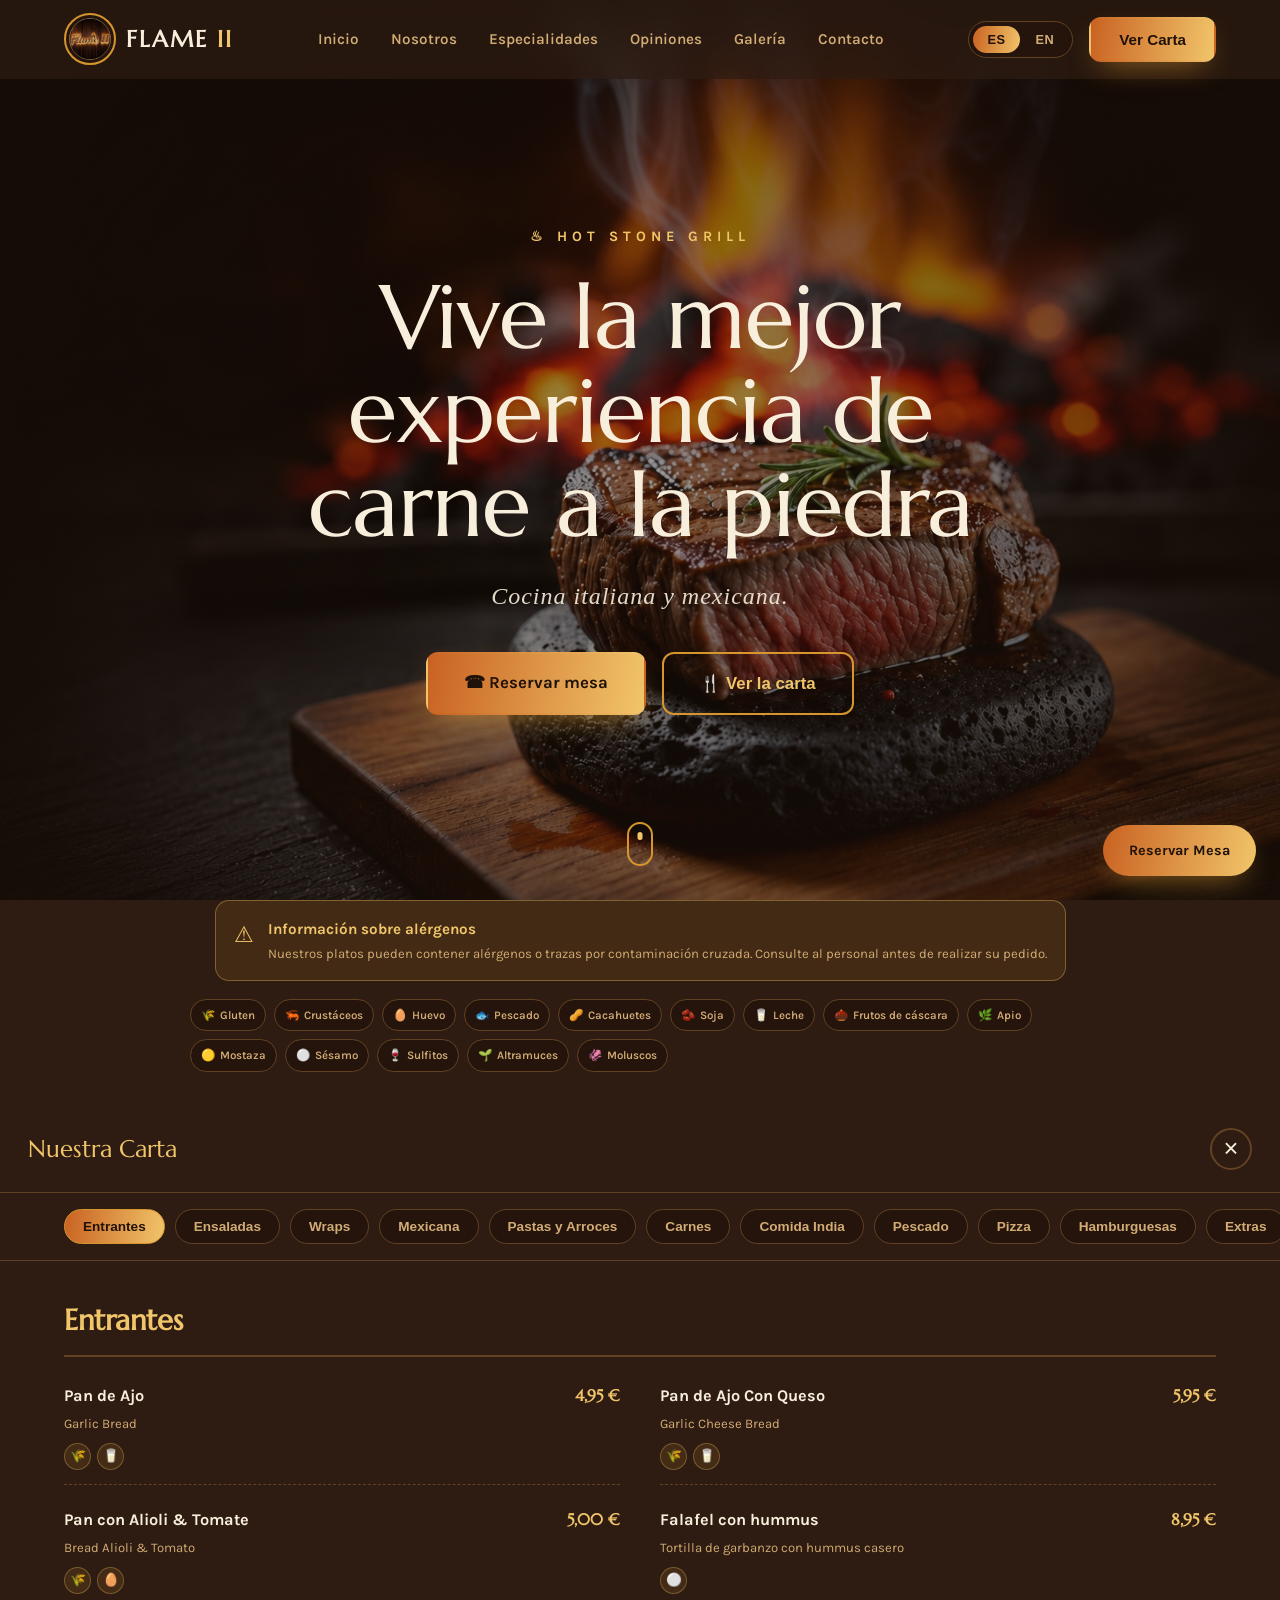
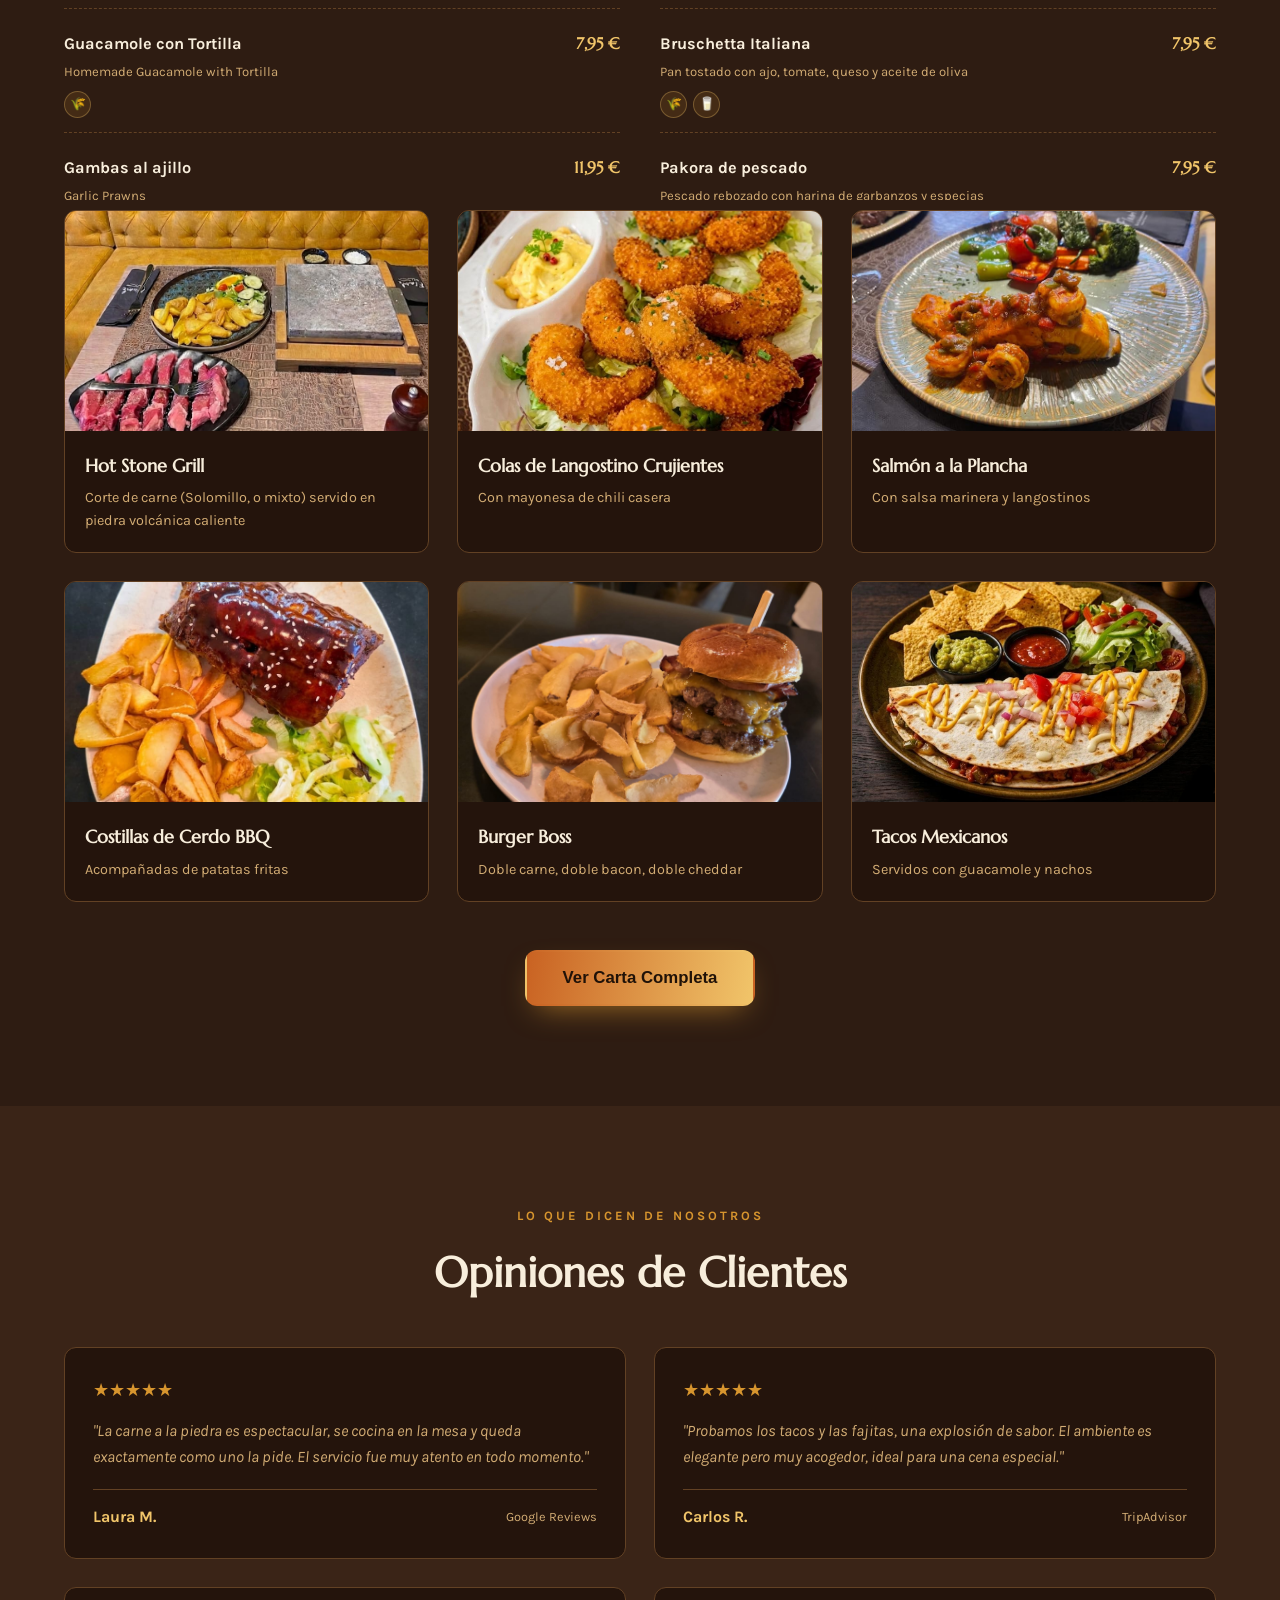
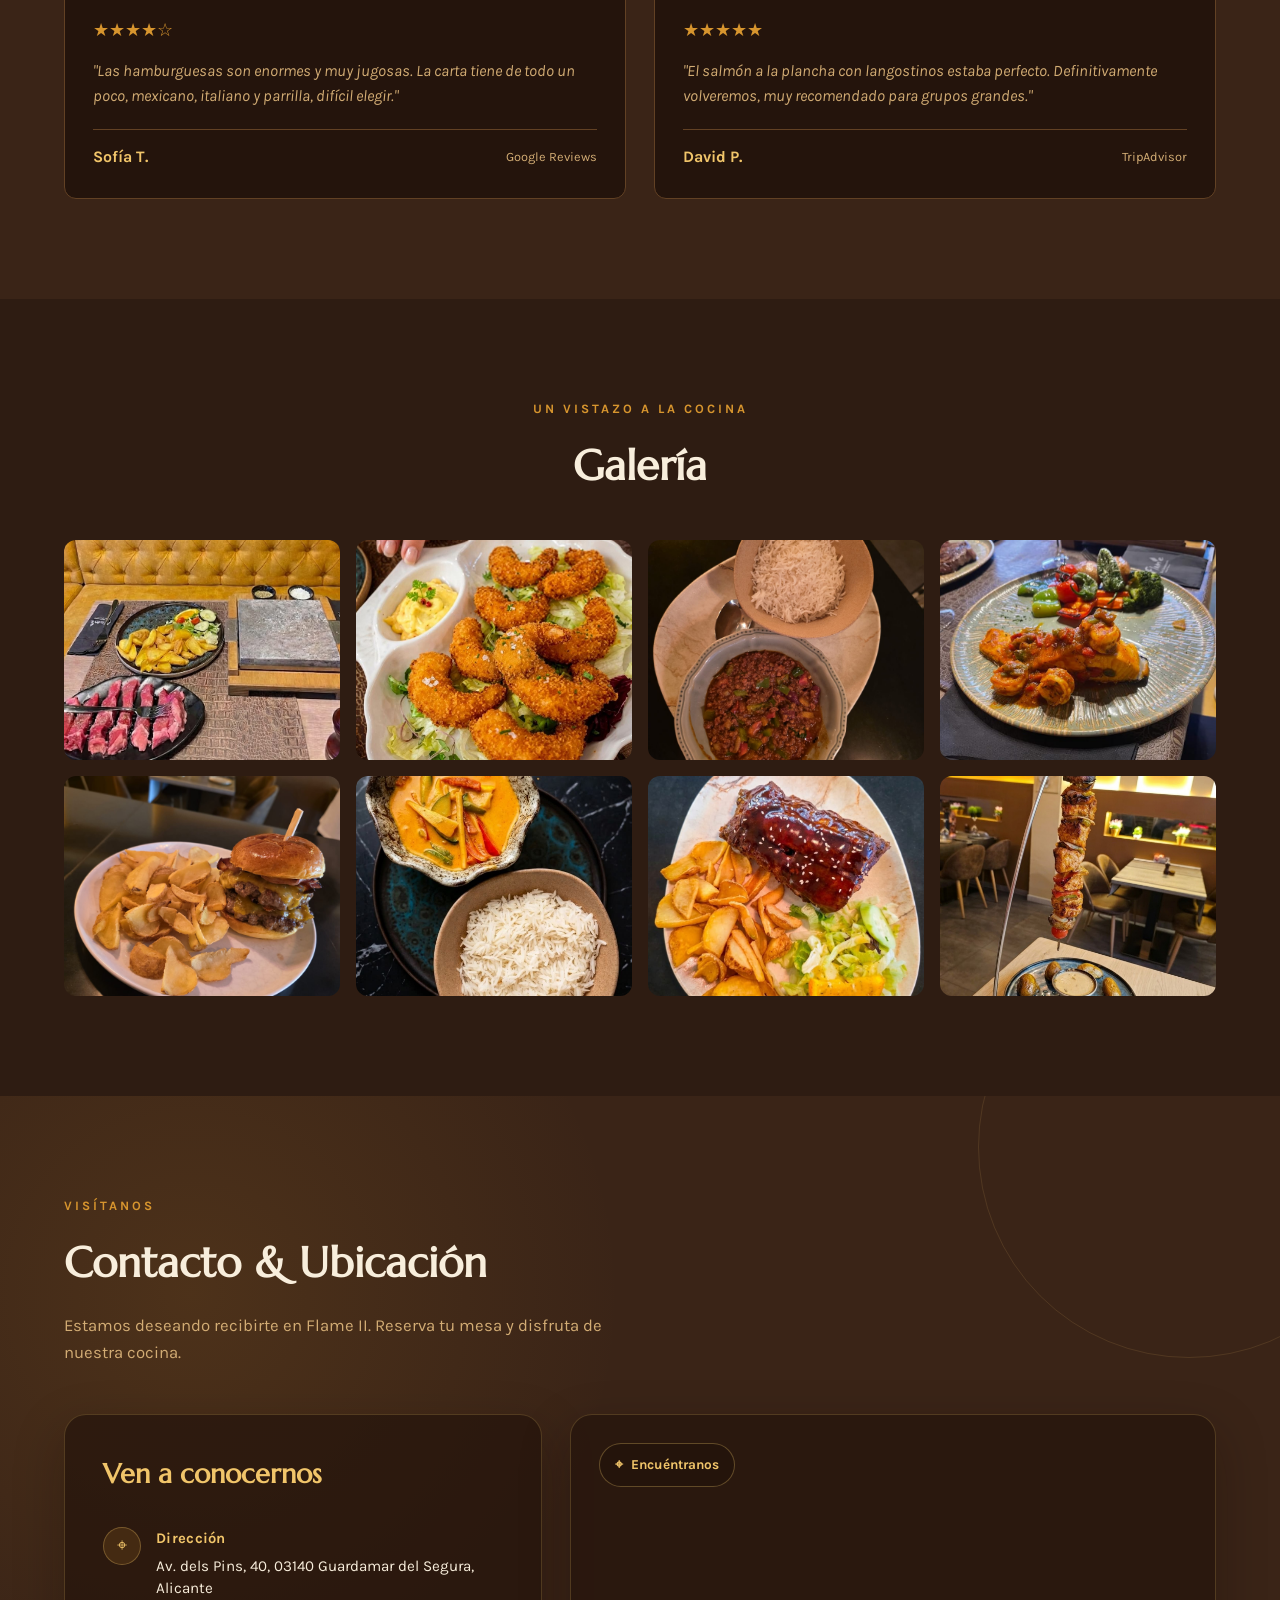
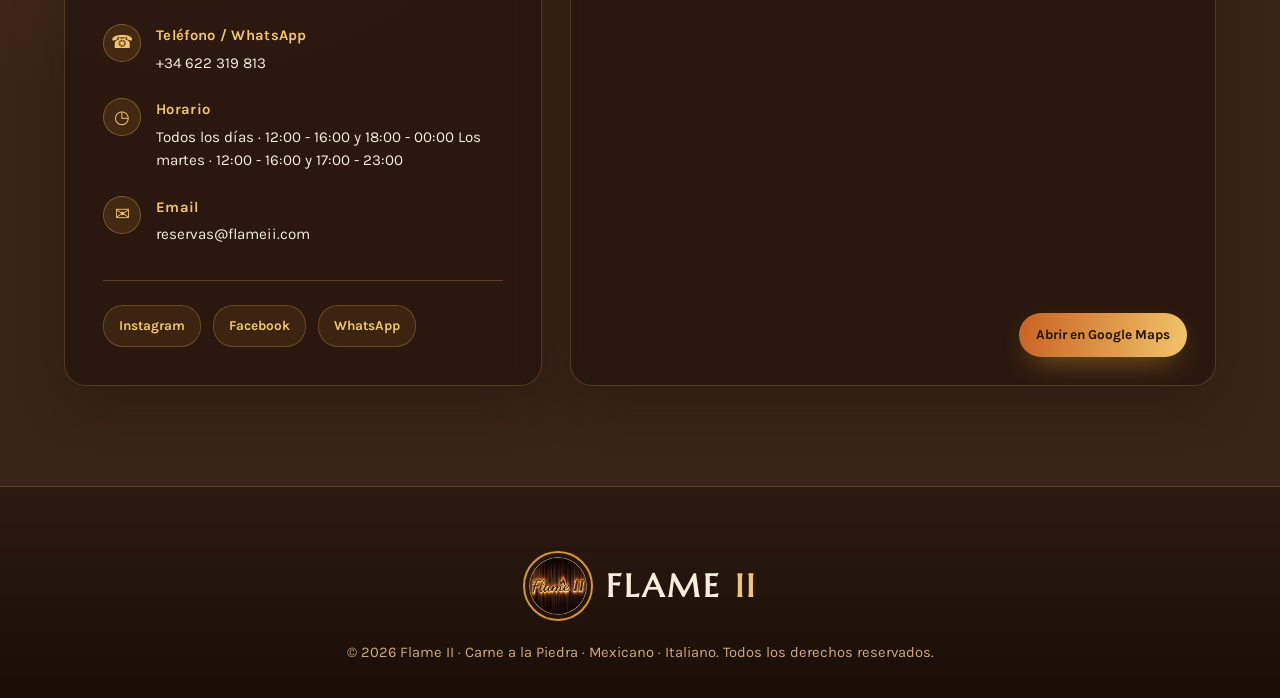
==== commit 2f228cba: "update" ====
--- a/index.html
+++ b/index.html
@@ -53,23 +53,23 @@
 
       <h1
         class="hero-title"
-        data-es="Especialistas en carne a la piedra"
-        data-en="Specialists in stone-grilled meat"
+        data-es="Vive la mejor experiencia de carne a la piedra"
+        data-en="Enjoy the best stone-grilled meat experience"
       >
-        Especialistas en carne a la piedra
+        Vive la mejor experiencia de carne a la piedra
       </h1>
 
       <p
         class="hero-subtitle"
-        data-es="Cocina italiana y mexicana en Guardamar del Segura."
-        data-en="Italian and Mexican cuisine in Guardamar del Segura."
+        data-es="Cocina italiana y mexicana."
+        data-en="Italian and Mexican cuisine."
       >
-        Cocina italiana y mexicana en  Guardamar del Segura.
+        Cocina italiana y mexicana.
       </p>
 
       <div class="hero-buttons">
         <a
-          href="#contacto"
+          href="https://wa.me/34622319813"
           class="btn btn-primary btn-lg"
           data-es="☎ Reservar mesa"
           data-en="☎ Book a table"
@@ -348,10 +348,13 @@
               </strong>
 
               <span
-                data-es="Todos los días · 12:00 - 23:30"
-                data-en="Every day · 12:00 PM - 11:30 PM"
+                data-es="Todos los días · 12:00 - 16:00 y 18:00 - 00:00 
+                         Los martes · 12:00 - 16:00 y 17:00 - 23:00"
+                data-en="Every day · 12:00 - 16:00 and 18:00 - 00:00 
+                         Tuesdays · 12:00 - 16:00 and 17:00 - 23:00"
               >
-                Todos los días · 12:00 - 23:30
+                Todos los días · 12:00 - 16:00 y 18:00 - 00:00 <br>
+                Los martes · 12:00 - 16:00 y 17:00 - 23:00
               </span>
             </div>
           </li>
@@ -1702,7 +1705,7 @@
   </div>
 </div>
 <!-- ===== BOTÓN FLOTANTE DE RESERVA ===== -->
-<a href="#contacto" class="floating-reserve-btn" data-es="Reservar Mesa" data-en="Book a Table">Reservar Mesa</a>
+<a href="https://wa.me/34622319813" class="floating-reserve-btn" data-es="Reservar Mesa" data-en="Book a Table">Reservar Mesa</a>
 <script src="script.js"></script>
 </body>
 </html>
--- a/style.css
+++ b/style.css
@@ -331,9 +331,13 @@
 .hero-subtitle {
   max-width: 650px;
   margin: 0 auto 38px;
-  color: rgba(248, 238, 220, 0.86);
-  font-size: 1.2rem;
-  line-height: 1.6;
+  color: rgba(248, 238, 220, 0.9);
+  font-family: "Cormorant Garamond", serif;
+  font-size: 1.5rem;
+  font-weight: 500;
+  font-style: italic;
+  letter-spacing: 1px;
+  line-height: 1.5;
 }
 
 .hero-buttons {
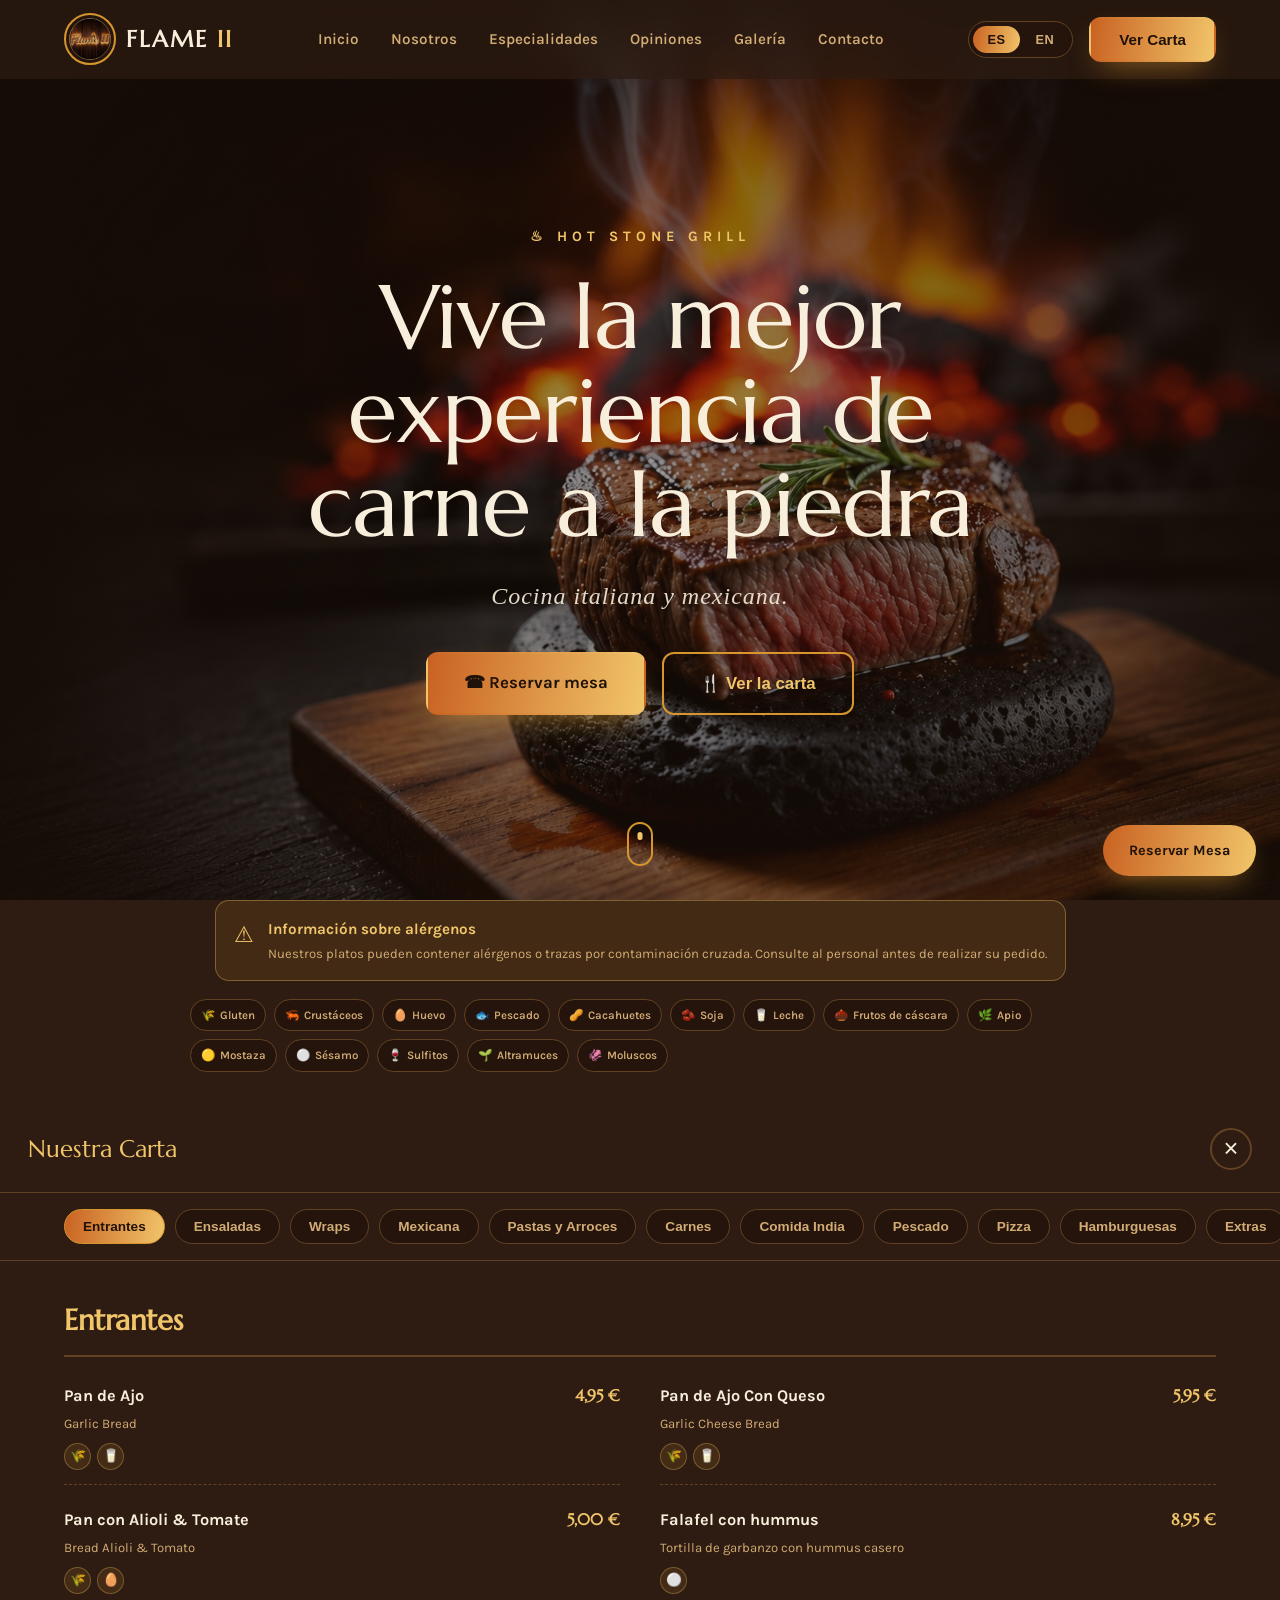
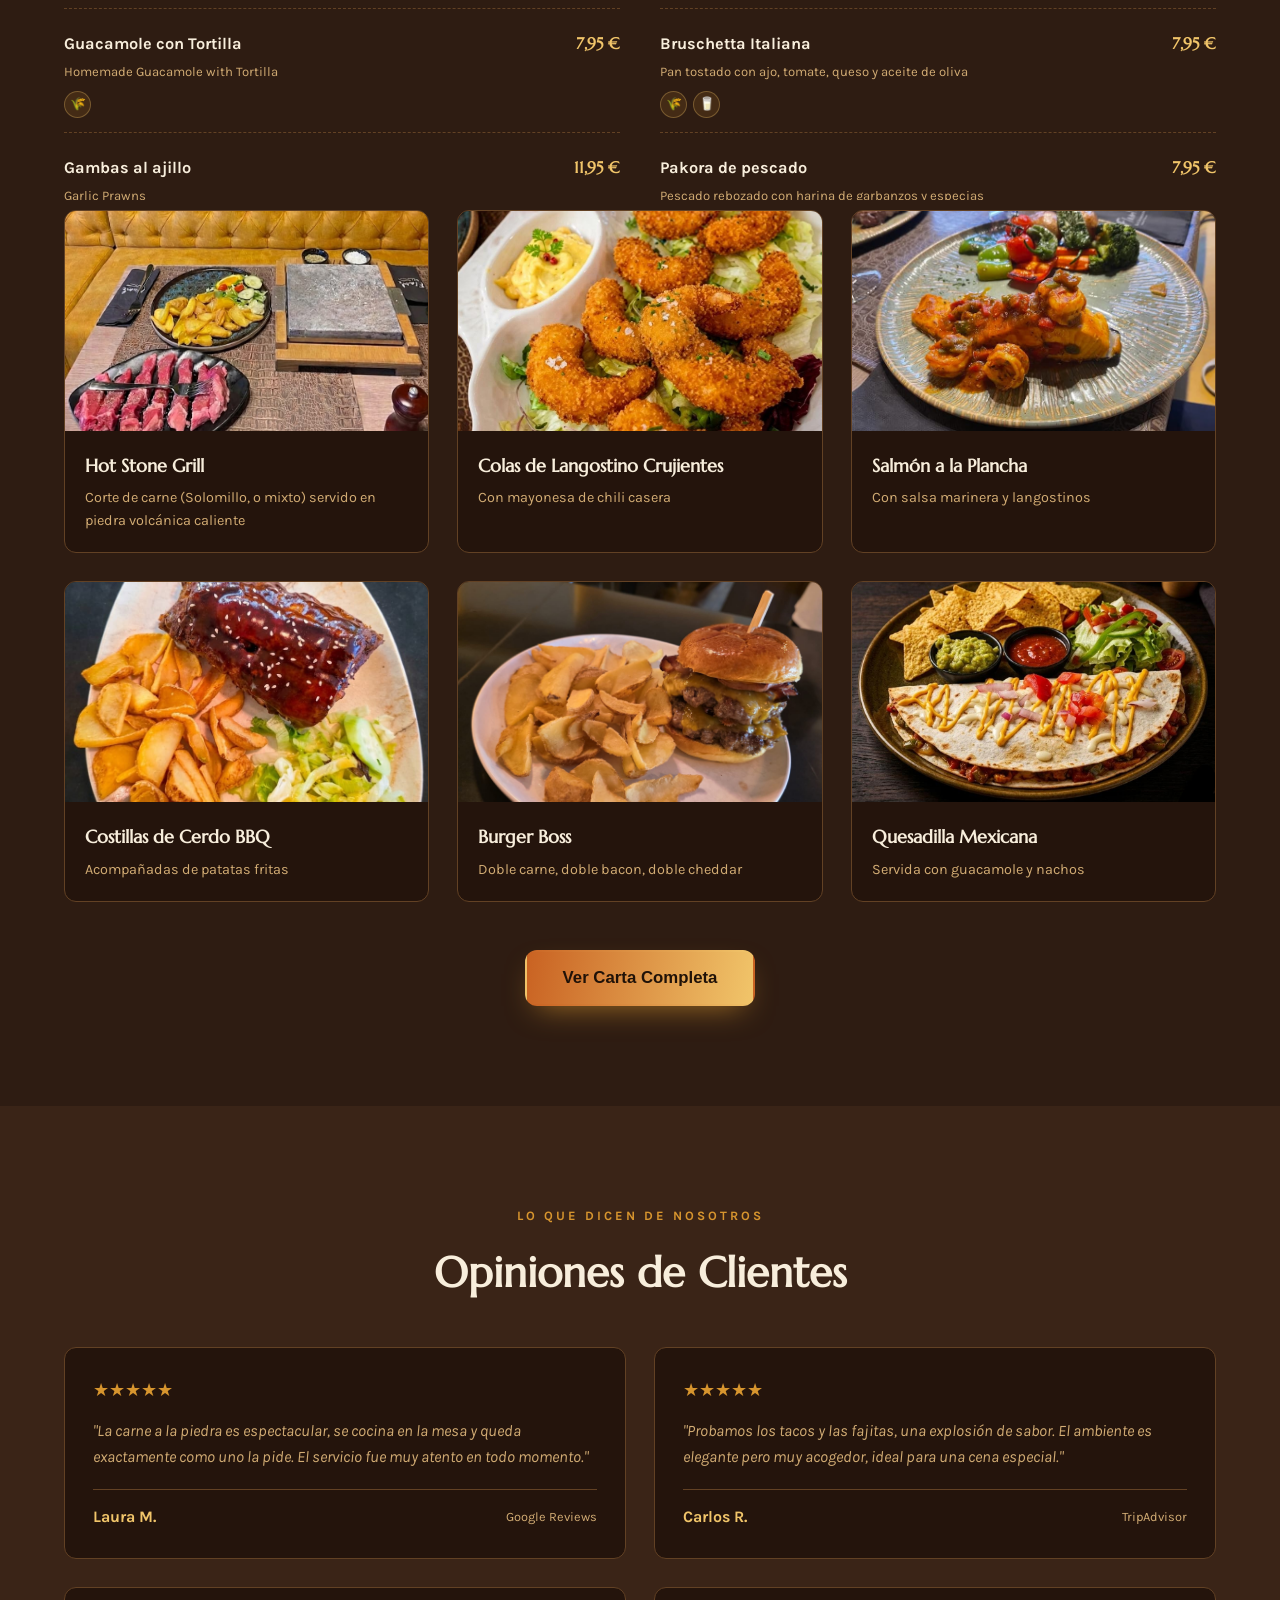
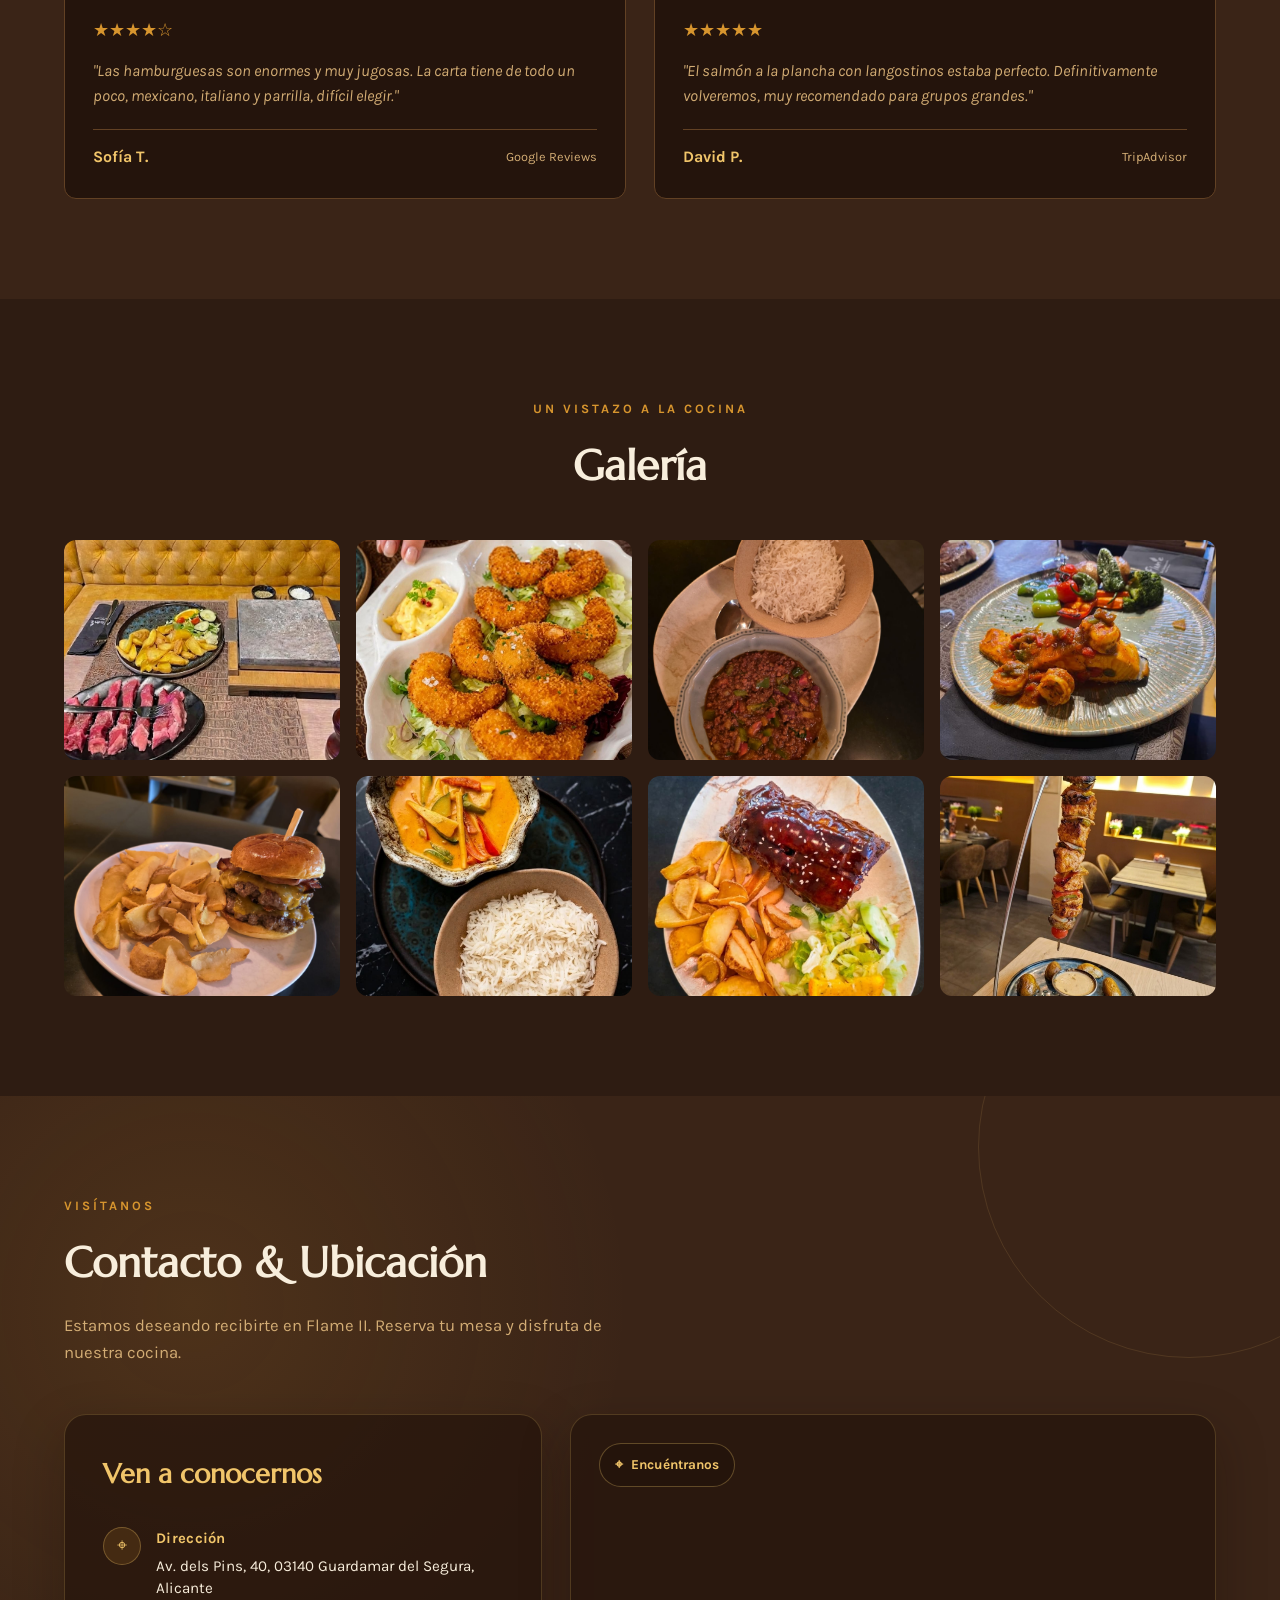
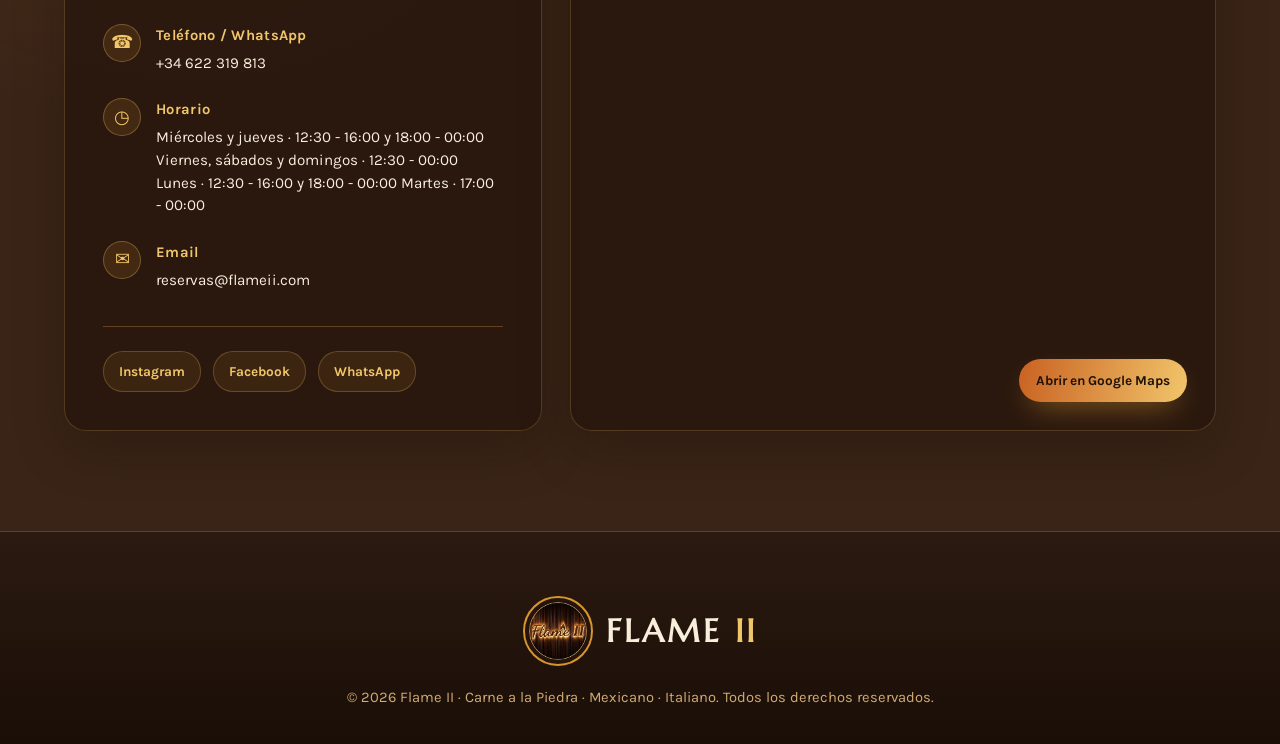
==== commit bbb1e925: "update" ====
--- a/index.html
+++ b/index.html
@@ -4,6 +4,7 @@
 <meta charset="UTF-8">
 <meta name="viewport" content="width=device-width, initial-scale=1.0">
 <title>Flame II | Carne a la Piedra · Mexicano · Italiano</title>
+<link rel="icon" href="img/favicon.ico" type="img/logo.jpg">
 <link rel="preconnect" href="https://fonts.googleapis.com">
 <link href="https://fonts.googleapis.com/css2?family=Karla:wght@400;500;600;700&family=Marcellus&display=swap" rel="stylesheet"><link rel="stylesheet" href="style.css">
 </head>
@@ -98,12 +99,12 @@
 <section class="about" id="nosotros">
   <div class="container about-grid">
     <div class="about-images">
-      <img src="img/plato1.jpg" alt="Carne a la piedra Flame II" class="about-img about-img-main">
+      <img src="img/plato11.jpg" alt="Carne a la piedra Flame II" class="about-img about-img-main">
       <img src="img/plato2.jpg" alt="Plato Flame II" class="about-img about-img-small">
     </div>
     <div class="about-text">
       <p class="section-kicker" data-es="Nuestra esencia" data-en="Our essence">Nuestra esencia</p>
-      <h2 class="section-title" data-es="Especialistas en Carne a la Piedra" data-en="Specialists in Stone-Grilled Meat">Especialistas en Carne a la Piedra</h2>
+      <h2 class="section-title" data-es="Expertos en Carne a la Piedra" data-en="Experts in Stone-Grilled Meat">Especialistas en Carne a la Piedra</h2>
       <p
         class="about-desc"
         data-es="En Flame II somos especialistas en carne a la piedra. Disfruta cortes seleccionados de ternera, solomillo y chuletas servidos sobre piedra caliente, para que los cocines a tu gusto directamente en la mesa."
@@ -116,10 +117,10 @@
 
       <p
         class="about-desc"
-        data-es="Nuestra carta reúne sabores mexicanos, italianos e indios, además de hamburguesas artesanales, pastas, pescados y entrantes para compartir. Todo en un ambiente cálido y elegante en Guardamar del Segura."
-        data-en="Our menu brings together Mexican, Italian and Indian flavors, along with artisan burgers, pasta, fish and starters to share. All in a warm and elegant atmosphere in Guardamar del Segura."
+        data-es="Nuestra carta reúne sabores mexicanos, italianos e Indhu, además de hamburguesas artesanales, pastas, pescados y entrantes para compartir. Todo en un ambiente cálido y elegante en Guardamar del Segura."
+        data-en="Our menu brings together Mexican, Italian and Indhu flavors, along with artisan burgers, pasta, fish and starters to share. All in a warm and elegant atmosphere in Guardamar del Segura."
       >
-        Nuestra carta reúne sabores mexicanos, italianos e indios, además de
+        Nuestra carta reúne sabores mexicanos, italianos e Indhu, además de
         hamburguesas artesanales, pastas, pescados y entrantes para compartir. Todo
         en un ambiente cálido y elegante en Guardamar del Segura.
       </p>
@@ -183,10 +184,10 @@
         </div>
       </div>
       <div class="specialty-card">
-        <img src="img/plato1.jpg" alt="Tacos mexicanos">
+        <img src="img/plato1.jpg" alt="Quesadilla mexicana">
         <div class="specialty-info">
-          <h3 data-es="Tacos Mexicanos" data-en="Mexican Tacos">Tacos Mexicanos</h3>
-          <p data-es="Servidos con guacamole y nachos" data-en="Served with guacamole and nachos">Servidos con guacamole y nachos</p>
+          <h3 data-es="Quesadilla Mexicana" data-en="Mexican Quesadilla">Quesadilla Mexicana</h3>
+          <p data-es="Servida con guacamole y nachos" data-en="Served with guacamole and nachos">Servida con guacamole y nachos </p>
         </div>
       </div>
     </div>
@@ -348,13 +349,19 @@
               </strong>
 
               <span
-                data-es="Todos los días · 12:00 - 16:00 y 18:00 - 00:00 
-                         Los martes · 12:00 - 16:00 y 17:00 - 23:00"
-                data-en="Every day · 12:00 - 16:00 and 18:00 - 00:00 
-                         Tuesdays · 12:00 - 16:00 and 17:00 - 23:00"
+                data-es="Miércoles y jueves · 12:30 - 16:00 y 18:00 - 00:00
+                          Viernes, sábados y domingos · 12:30 - 00:00
+                          Lunes · 12:30 - 16:00 y 18:00 - 00:00
+                          Martes · 17:00 - 00:00"
+                data-en="Wednesdays and Thursdays · 12:30 - 16:00 and 18:00 - 00:00
+                          Fridays, Saturdays and Sundays · 12:30 - 00:00
+                          Mondays · 12:30 - 16:00 and 18:00 - 00:00
+                          Tuesdays · 17:00 - 00:00"
               >
-                Todos los días · 12:00 - 16:00 y 18:00 - 00:00 <br>
-                Los martes · 12:00 - 16:00 y 17:00 - 23:00
+                Miércoles y jueves · 12:30 - 16:00 y 18:00 - 00:00<br>
+                Viernes, sábados y domingos · 12:30 - 00:00<br>
+                Lunes · 12:30 - 16:00 y 18:00 - 00:00<br>
+                Martes · 17:00 - 00:00
               </span>
             </div>
           </li>
